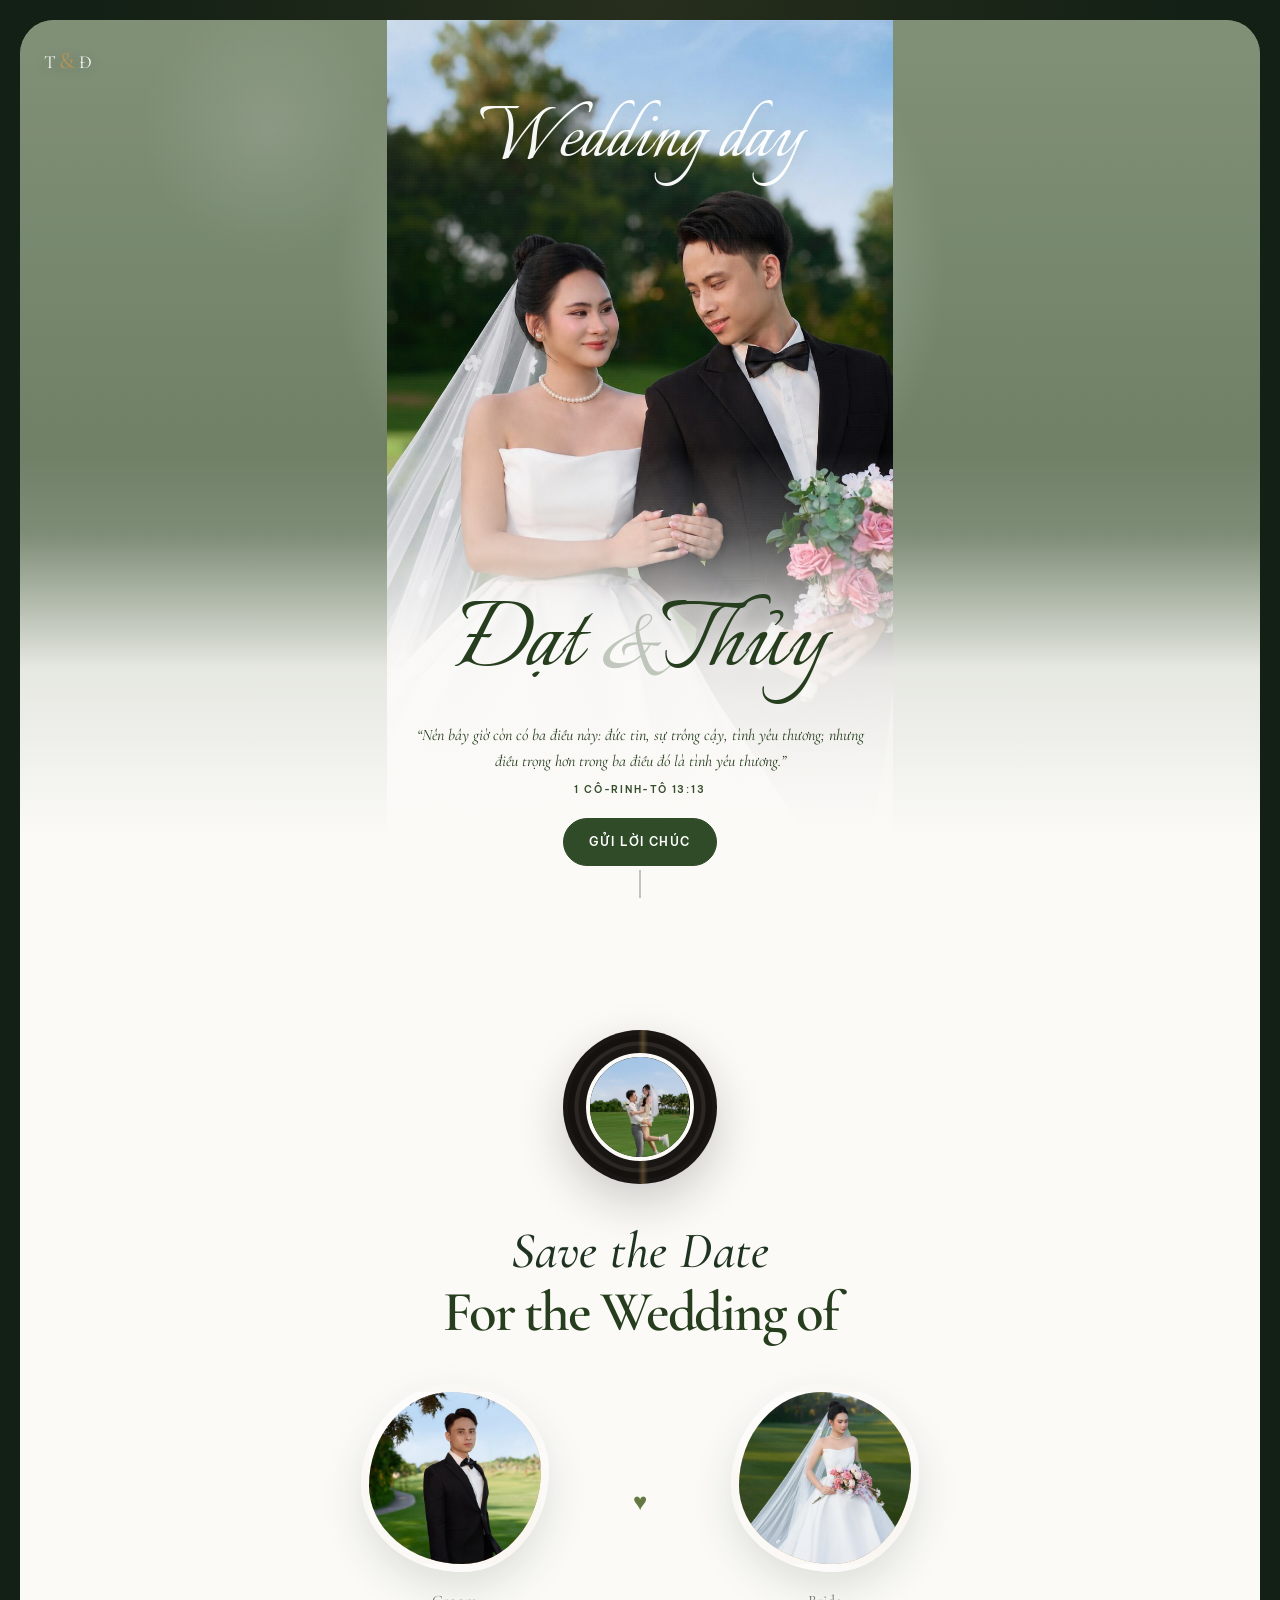
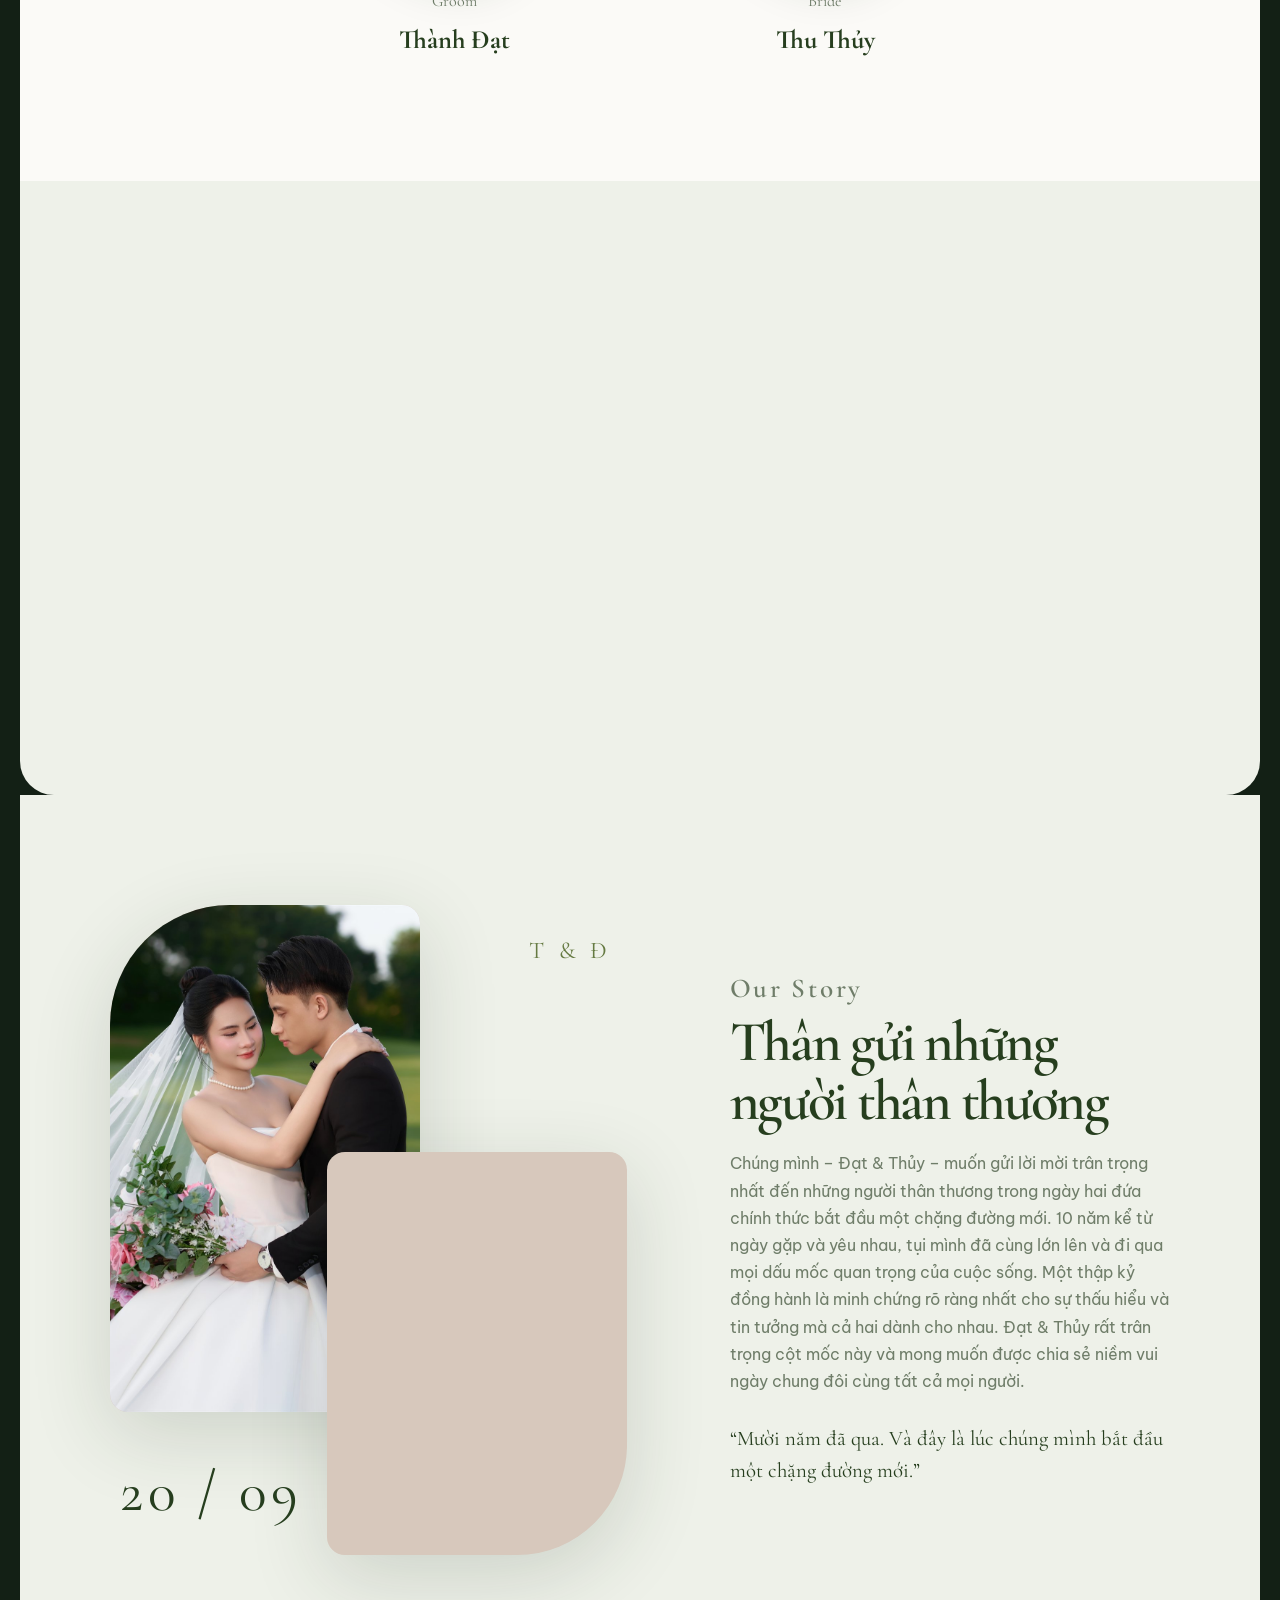
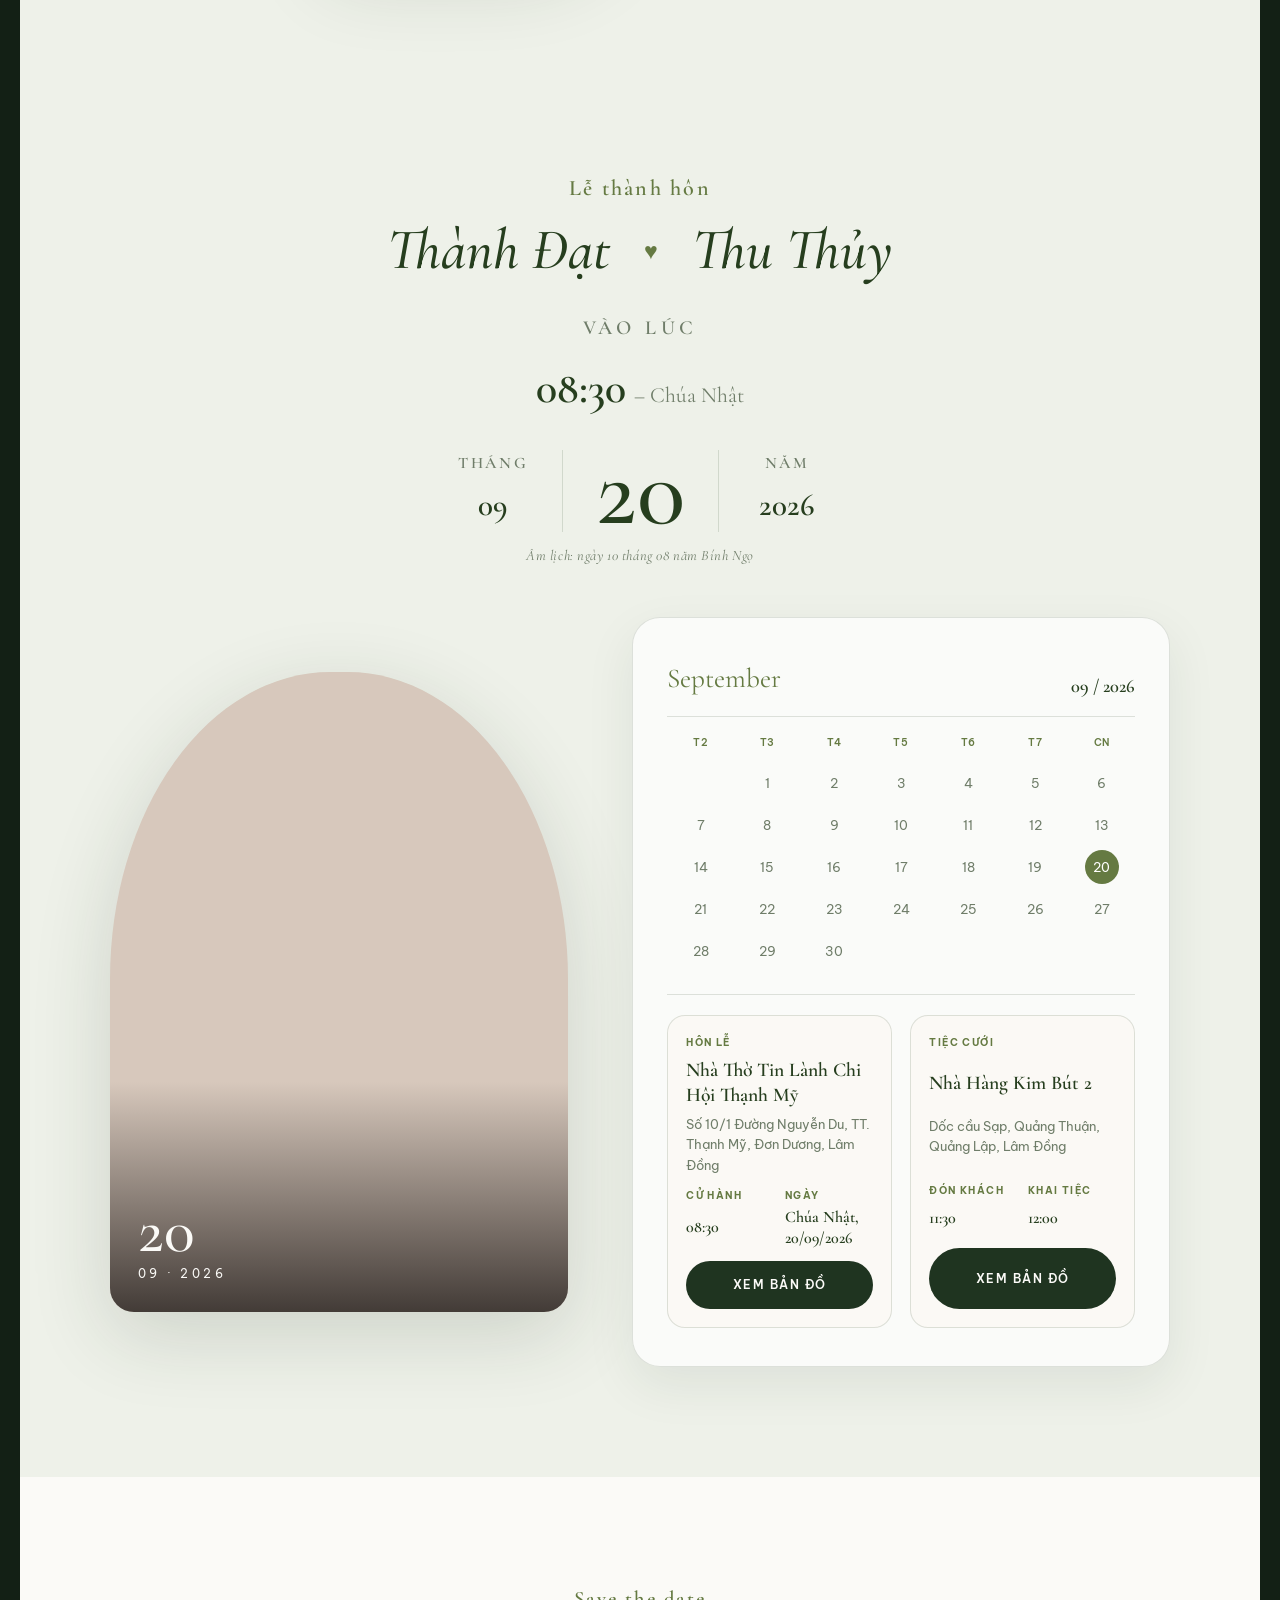
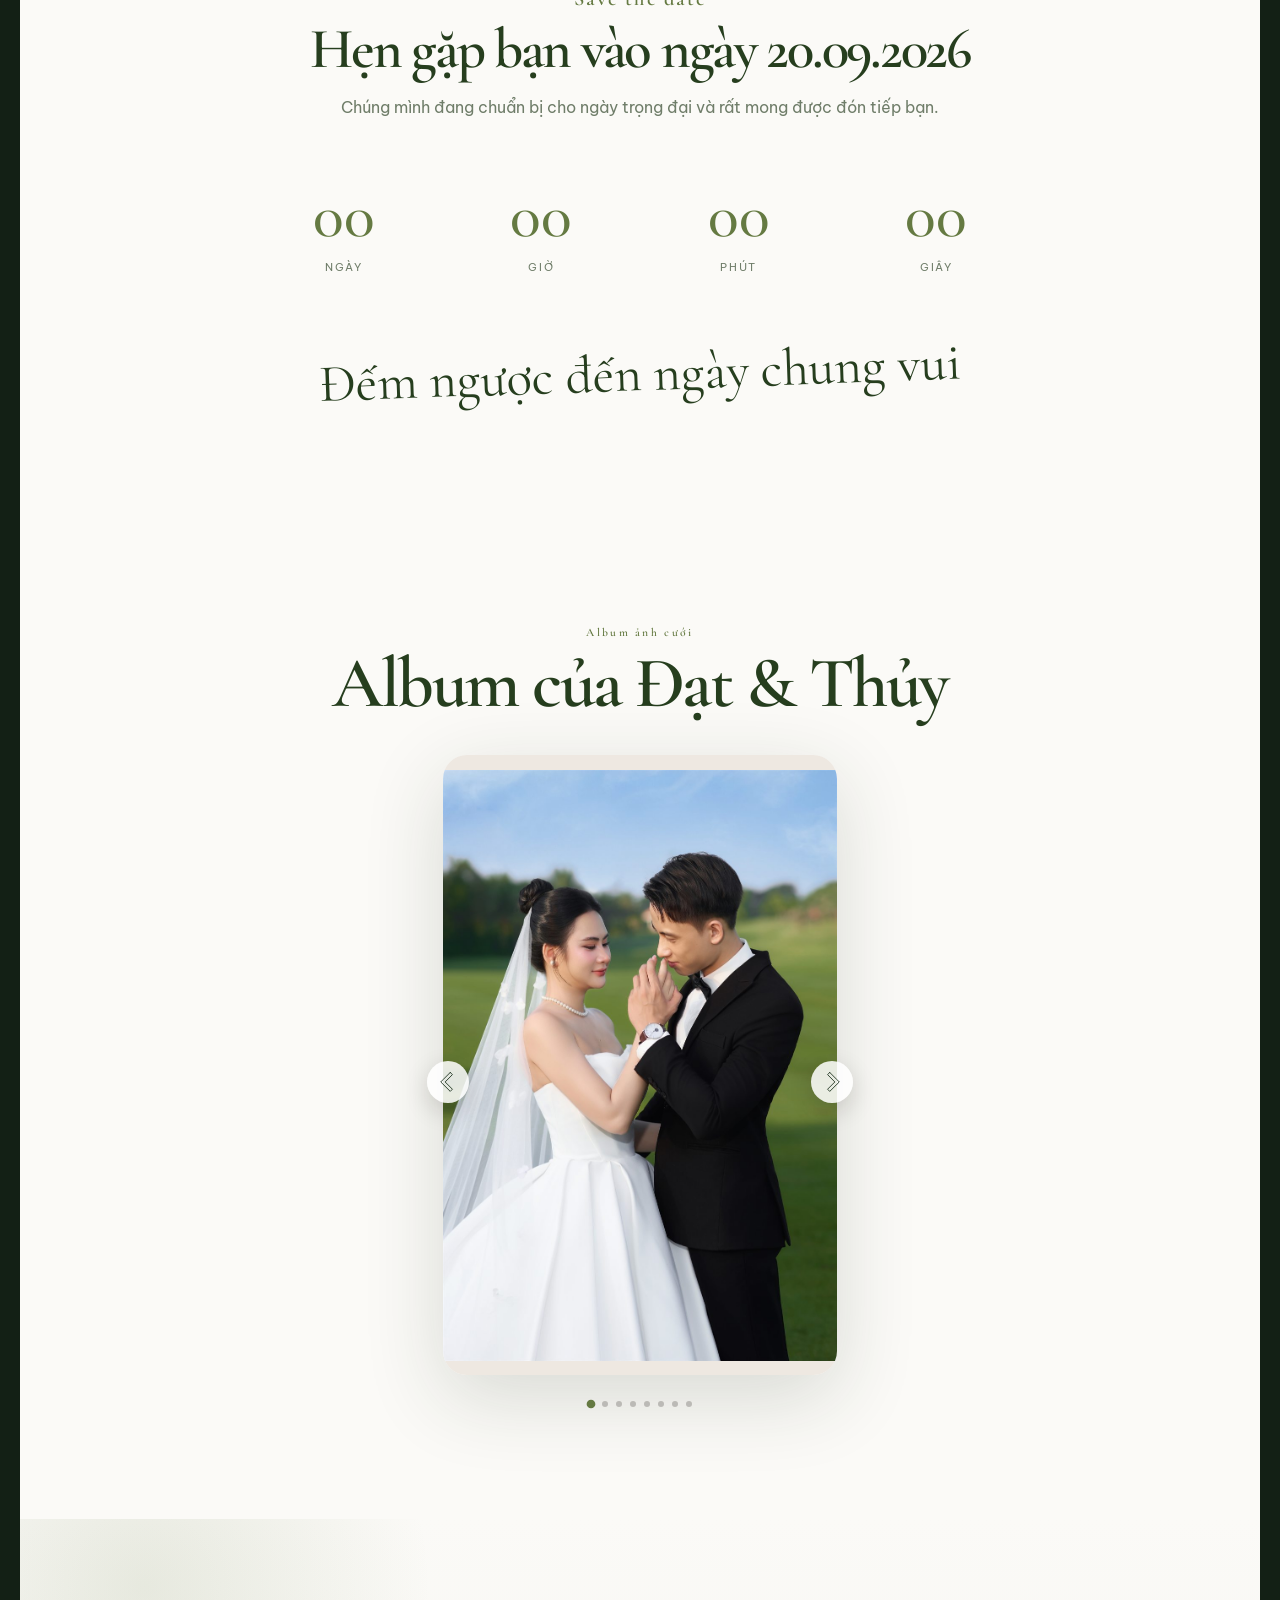
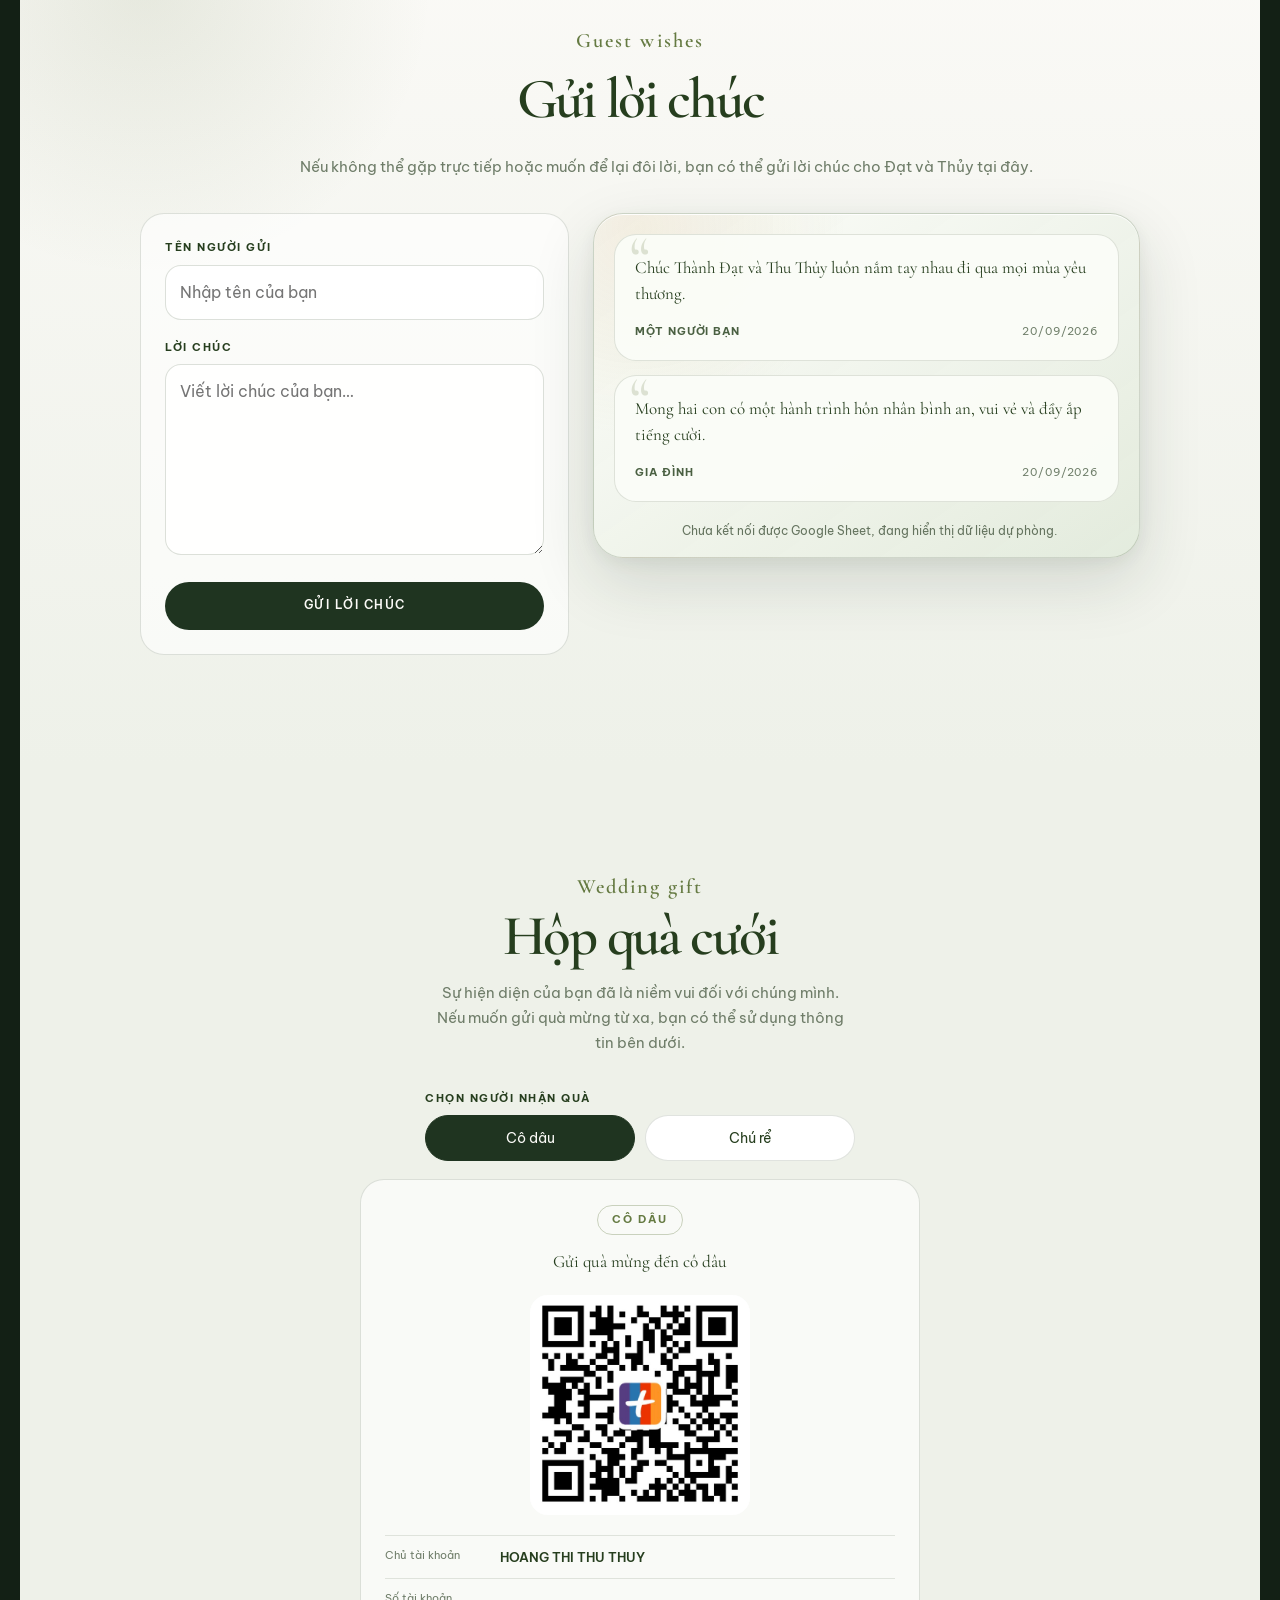
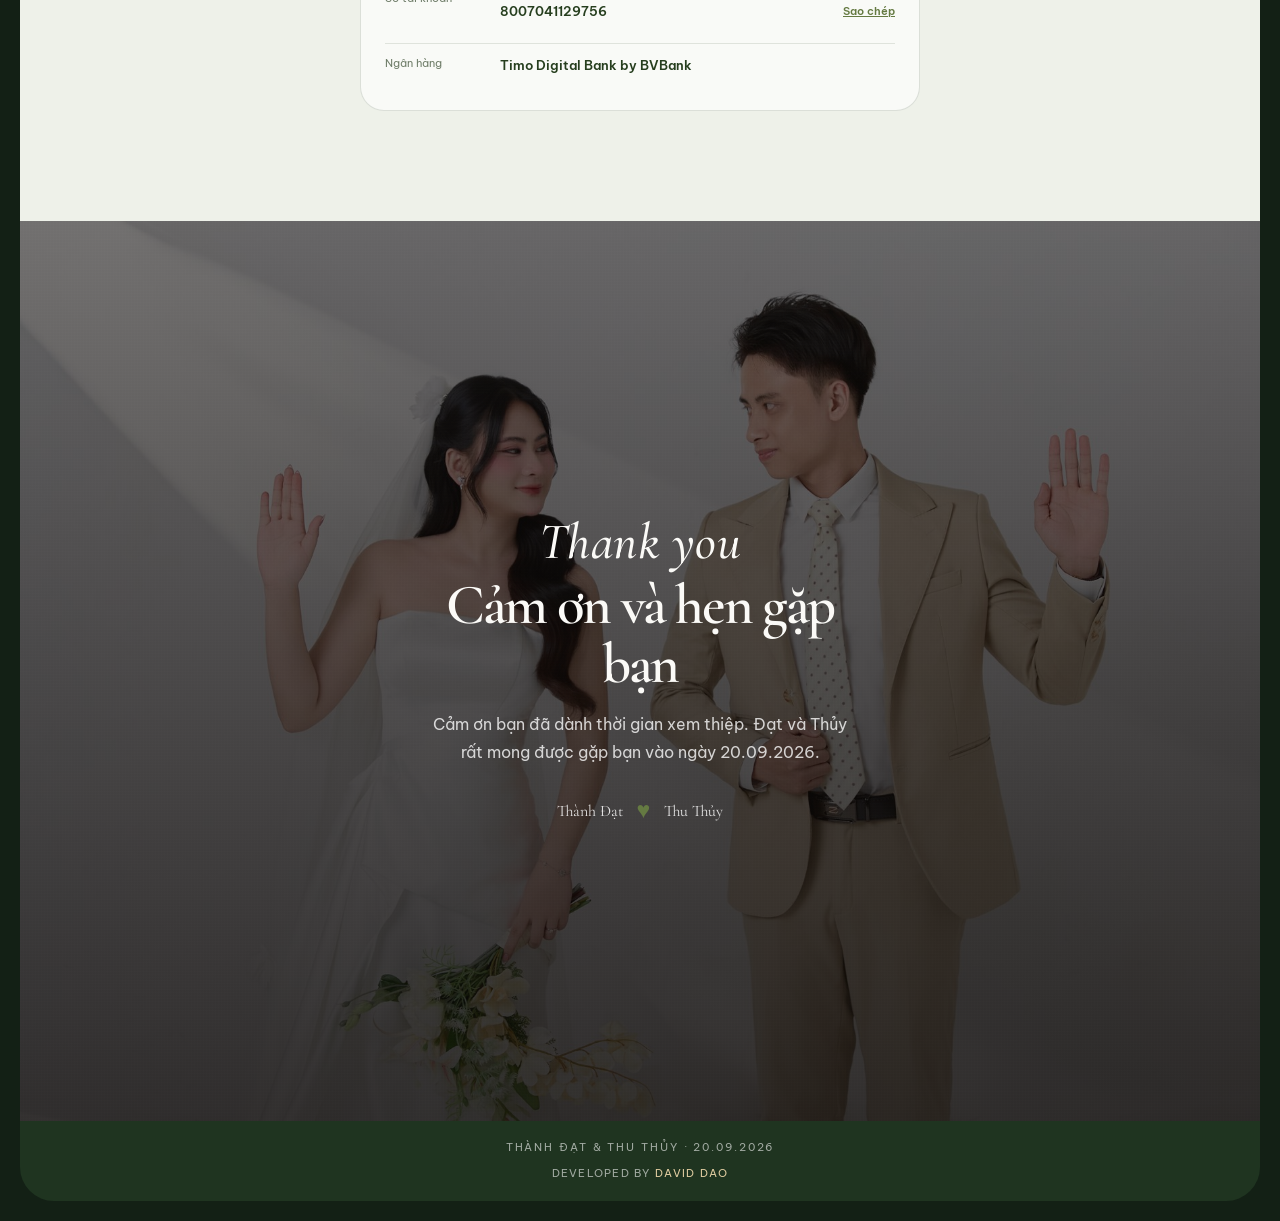
==== index.html @ b83ac9c9 "Add lunar wedding date" ====
<!DOCTYPE html>
<html lang="vi">
<head>
  <meta charset="UTF-8">
  <meta name="viewport" content="width=device-width, initial-scale=1.0">
  <meta name="theme-color" content="#17120f">
  <meta name="description" content="Thiệp mời hôn lễ của Thành Đạt và Thu Thủy">
  <title>Thiệp mời hôn lễ | Thành Đạt &amp; Thu Thủy</title>
  <link rel="icon" href="favicon.svg?v=20260901-1" type="image/svg+xml" sizes="any">

  <link rel="preconnect" href="https://fonts.googleapis.com">
  <link rel="preconnect" href="https://fonts.gstatic.com" crossorigin>
  <link rel="preload" as="image" href="images/web-envelope-personalized.jpg" fetchpriority="high">
  <link rel="preload" as="image" href="images/web-hero-garden.jpg" fetchpriority="high">
  <link href="https://fonts.googleapis.com/css2?family=Be+Vietnam+Pro:wght@300;400;500;600&family=Cormorant+Garamond:ital,wght@0,500;0,600;0,700;1,400;1,500;1,600&family=Italianno&display=swap" rel="stylesheet">
  <link rel="stylesheet" href="https://cdn.jsdelivr.net/npm/@splidejs/splide@4.1.4/dist/css/splide.min.css">
  <link rel="stylesheet" href="style.css?v=20260901-11">
</head>
<body class="envelope-opened">
  <script>
    const invitationParams = new URLSearchParams(window.location.search);
    if (
      (invitationParams.get("name") || "").trim()
      || (invitationParams.get("i") || "").trim()
    ) {
      document.body.className = "intro-locked";
    }
  </script>
  <div class="envelope-intro" id="envelopeIntro" aria-label="Thiệp mời đóng">
    <button class="envelope" id="openEnvelope" type="button" aria-label="Click để mở thiệp mời">
      <img
        class="envelope__art"
        src="images/web-envelope-personalized.jpg"
        alt="Phong bì cưới hoa trắng của Thành Đạt và Thu Thủy"
        decoding="async"
        fetchpriority="high"
      >
      <span class="envelope__salutation">TRÂN TRỌNG KÍNH MỜI</span>
      <span class="envelope__recipient" id="envelopeRecipient"></span>
      <span class="envelope__hint">Chạm để mở thiệp</span>
    </button>
  </div>

  <div class="site-shell" id="siteShell">
  <header class="hero story-panel" id="home">
    <nav class="nav" aria-label="Điều hướng chính">
      <a class="nav__brand" href="#home">T<span>&amp;</span>Đ</a>
    </nav>

    <img
      class="hero__photo"
      src="images/web-hero-garden.jpg"
      alt="Thành Đạt và Thu Thủy trong khu vườn ngày cưới"
      decoding="async"
      fetchpriority="high"
    >
    <div class="hero__grain" aria-hidden="true"></div>

    <div class="hero__content reveal">
      <p class="hero__handwriting">Wedding day</p>
      <h1>
        <span>Đạt</span>
        <em>&amp;</em>
        <span>Thủy</span>
      </h1>
      <blockquote class="hero__verse">
        “Nên bây giờ còn có ba điều này: đức tin, sự trông cậy, tình yêu thương;
        nhưng điều trọng hơn trong ba điều đó là tình yêu thương.”
        <cite>1 Cô-rinh-tô 13:13</cite>
      </blockquote>
      <div class="hero__actions">
        <a class="button button--light" href="#wishMessage">Gửi lời chúc</a>
      </div>
    </div>

    <a class="scroll-hint" href="#invitation" aria-label="Cuộn xuống xem thiệp"></a>
  </header>

  <main>
    <section class="invitation paper-section" id="invitation">
      <div class="paper-wrap reveal-sequence" data-reveal-sequence>
        <button
          class="record-card reveal-sequence__item reveal-sequence__media"
          id="musicTrigger"
          type="button"
          aria-pressed="false"
          aria-label="Phát bài (Everything I Do) I Do It for You"
        >
          <div class="record-card__disc">
            <img src="images/web-story-small-mobile.jpg?v=20260812-1" data-wedding-fallback="0" alt="" loading="lazy" decoding="async">
          </div>
        </button>

        <iframe
          class="background-music-player"
          id="musicPlayer"
          title="Trình phát nhạc nền Everything I Do của Bryan Adams"
          src=""
          data-src="https://www.youtube.com/embed/QtrVuwVuy3o?autoplay=1&amp;playsinline=1&amp;rel=0&amp;controls=0&amp;start=1"
          allow="autoplay; encrypted-media"
          tabindex="-1"
          aria-hidden="true"
        ></iframe>

        <div class="paper-wrap__content reveal-sequence__item reveal-sequence__copy">
          <p class="script-title">Save the Date</p>
          <h2>For the Wedding of</h2>
        </div>

        <div class="childhood__people reveal-sequence__item reveal-sequence__media" id="childhood">
          <figure class="childhood-person">
            <div class="childhood-person__portrait">
              <img src="images/web-groom-solo.jpg?v=20260813-2" alt="Chú rể Thành Đạt" loading="lazy" decoding="async">
              <span aria-hidden="true">TĐ</span>
            </div>
            <figcaption>
              <small>Groom</small>
              <strong>Thành Đạt</strong>
            </figcaption>
          </figure>

          <span class="childhood__heart" aria-hidden="true">♥</span>

          <figure class="childhood-person">
            <div class="childhood-person__portrait">
              <img src="images/web-bride-solo.jpg?v=20260813-2" alt="Cô dâu Thu Thủy" loading="lazy" decoding="async">
              <span aria-hidden="true">TT</span>
            </div>
            <figcaption>
              <small>Bride</small>
              <strong>Thu Thủy</strong>
            </figcaption>
          </figure>
        </div>
      </div>
    </section>

    <section
      class="fixed-photo-section"
      role="img"
      aria-label="Khoảnh khắc hạnh phúc của Thành Đạt và Thu Thủy"
    ></section>

    <section class="love-story story-section" id="love-story">
      <div class="love-story__inner reveal-sequence" data-reveal-sequence>
        <div class="love-collage reveal-sequence__item reveal-sequence__media">
          <figure class="love-collage__photo love-collage__photo--tall">
            <img
              src="images/web-story-tall.jpg"
              data-wedding-fallback="1"
              alt="Ảnh cưới của Thành Đạt và Thu Thủy"
              loading="lazy"
              decoding="async"
            >
          </figure>
          <figure class="love-collage__photo love-collage__photo--small">
            <picture>
              <source media="(max-width: 520px)" srcset="images/web-story-small-mobile.jpg">
              <img
                src="images/web-story-small.jpg"
                data-wedding-fallback="2"
                alt="Khoảnh khắc vui của cô dâu và chú rể"
                loading="lazy"
                decoding="async"
              >
            </picture>
          </figure>
          <span class="love-collage__mark" aria-hidden="true">T &amp; Đ</span>
          <time class="love-collage__date" datetime="2026-09-20">20 / 09</time>
        </div>

        <div class="love-story__copy reveal-sequence__item reveal-sequence__copy">
          <p class="eyebrow">Our Story</p>
          <h2>Thân gửi những người thân thương</h2>
          <p id="loveStoryBody">
            Chúng mình – Đạt &amp; Thủy – muốn gửi lời mời trân trọng nhất đến những người thân thương
            trong ngày hai đứa chính thức bắt đầu một chặng đường mới. 10 năm kể từ ngày gặp và yêu nhau,
            tụi mình đã cùng lớn lên và đi qua mọi dấu mốc quan trọng của cuộc sống. Một thập kỷ đồng hành
            là minh chứng rõ ràng nhất cho sự thấu hiểu và tin tưởng mà cả hai dành cho nhau. Đạt &amp; Thủy
            rất trân trọng cột mốc này và mong muốn được chia sẻ niềm vui ngày chung đôi cùng tất cả mọi người.
          </p>
          <blockquote id="loveStoryQuote">
            “Mười năm đã qua. Và đây là lúc chúng mình bắt đầu một chặng đường mới.”
          </blockquote>
        </div>
      </div>
    </section>

    <section class="event story-section" id="event">
      <div class="wedding-info reveal-sequence" data-reveal-sequence>
        <div class="event-invite-heading reveal-sequence__item reveal-sequence__copy">
          <p class="eyebrow">Lễ thành hôn</p>
          <div class="event-invite-heading__couple" aria-label="Thành Đạt và Thu Thủy">
            <span>Thành Đạt</span>
            <strong aria-hidden="true">♥</strong>
            <span>Thu Thủy</span>
          </div>
          <p class="event-invite-heading__label">Vào lúc</p>
          <p class="event-invite-heading__time">
            <strong>08:30</strong>
            <span>– Chúa Nhật</span>
          </p>
          <div class="event-invite-heading__date" aria-label="Ngày 20 tháng 9 năm 2026">
            <span><small>Tháng</small><strong>09</strong></span>
            <time datetime="2026-09-20">20</time>
            <span><small>Năm</small><strong>2026</strong></span>
          </div>
          <p class="event-invite-heading__lunar">Âm lịch: ngày 10 tháng 08 năm Bính Ngọ</p>
        </div>

        <div class="wedding-info__layout">
          <figure class="wedding-info__photo reveal-sequence__item reveal-sequence__media">
            <picture>
              <source media="(max-width: 520px)" srcset="images/web-information-mobile.jpg">
              <img
                src="images/web-information.jpg?v=20260812-1"
                data-wedding-fallback="3"
                alt="Thành Đạt và Thu Thủy trong ngày cưới"
                loading="lazy"
                decoding="async"
              >
            </picture>
            <figcaption>
              <strong>20</strong>
              <span>09 · 2026</span>
            </figcaption>
          </figure>

          <div class="calendar-card reveal-sequence__item reveal-sequence__copy">
            <div class="calendar-card__month">
              <span>September</span>
              <strong>09 / 2026</strong>
            </div>
            <table>
              <caption class="sr-only">Lịch tháng 9 năm 2026, ngày cưới là ngày 20</caption>
              <thead>
                <tr>
                  <th scope="col">T2</th>
                  <th scope="col">T3</th>
                  <th scope="col">T4</th>
                  <th scope="col">T5</th>
                  <th scope="col">T6</th>
                  <th scope="col">T7</th>
                  <th scope="col">CN</th>
                </tr>
              </thead>
              <tbody>
                <tr><td></td><td>1</td><td>2</td><td>3</td><td>4</td><td>5</td><td>6</td></tr>
                <tr><td>7</td><td>8</td><td>9</td><td>10</td><td>11</td><td>12</td><td>13</td></tr>
                <tr><td>14</td><td>15</td><td>16</td><td>17</td><td>18</td><td>19</td><td class="is-wedding-day"><time datetime="2026-09-20">20</time></td></tr>
                <tr><td>21</td><td>22</td><td>23</td><td>24</td><td>25</td><td>26</td><td>27</td></tr>
                <tr><td>28</td><td>29</td><td>30</td><td></td><td></td><td></td><td></td></tr>
              </tbody>
            </table>

            <div class="wedding-info__facts">
              <article class="wedding-info__event">
                <small>Hôn lễ</small>
                <h3>Nhà Thờ Tin Lành Chi Hội Thạnh Mỹ</h3>
                <p class="wedding-info__address">Số 10/1 Đường Nguyễn Du, TT. Thạnh Mỹ, Đơn Dương, Lâm Đồng</p>
                <div class="wedding-info__times">
                  <span><small>Cử hành</small><strong>08:30</strong></span>
                  <span><small>Ngày</small><strong>Chúa Nhật, 20/09/2026</strong></span>
                </div>
                <a
                  class="button button--dark wedding-info__map-button"
                  href="https://maps.app.goo.gl/cP56czrcotE5w3Qj9"
                  target="_blank"
                  rel="noopener noreferrer"
                  aria-label="Xem bản đồ Nhà Thờ Tin Lành Chi Hội Thạnh Mỹ"
                >Xem bản đồ</a>
              </article>
              <article class="wedding-info__event">
                <small>Tiệc cưới</small>
                <h3>Nhà Hàng Kim Bút 2</h3>
                <p class="wedding-info__address">Dốc cầu Sạp, Quảng Thuận, Quảng Lập, Lâm Đồng</p>
                <div class="wedding-info__times">
                  <span><small>Đón khách</small><strong>11:30</strong></span>
                  <span><small>Khai tiệc</small><strong>12:00</strong></span>
                </div>
                <a
                  class="button button--dark wedding-info__map-button"
                  href="https://maps.app.goo.gl/DtJvvMwHKtHSyCBo9"
                  target="_blank"
                  rel="noopener noreferrer"
                  aria-label="Xem bản đồ Nhà Hàng Kim Bút 2"
                >Xem bản đồ</a>
              </article>
            </div>
          </div>
        </div>
      </div>
    </section>

    <section class="countdown paper-section" id="countdown">
      <div class="countdown__inner reveal">
        <p class="eyebrow">Save the date</p>
        <h2>Hẹn gặp bạn vào ngày 20.09.2026</h2>
        <p class="countdown__lead" id="countdownLead">
          Chúng mình đang chuẩn bị cho ngày trọng đại và rất mong được đón tiếp bạn.
        </p>

        <div class="countdown__grid" role="timer" aria-label="Thời gian còn lại đến ngày cưới">
          <div>
            <strong id="countdownDays">00</strong>
            <span>Ngày</span>
          </div>
          <div>
            <strong id="countdownHours">00</strong>
            <span>Giờ</span>
          </div>
          <div>
            <strong id="countdownMinutes">00</strong>
            <span>Phút</span>
          </div>
          <div>
            <strong id="countdownSeconds">00</strong>
            <span>Giây</span>
          </div>
        </div>

        <p class="countdown__script">Đếm ngược đến ngày chung vui</p>
      </div>
    </section>

    <section class="gallery paper-section reveal-sequence" id="gallery" data-reveal-sequence>
      <div class="section-heading reveal-sequence__item reveal-sequence__copy">
        <p class="eyebrow">Album ảnh cưới</p>
        <h2>Album của Đạt &amp; Thủy</h2>
      </div>

      <div class="slider splide reveal-sequence__item reveal-sequence__media" id="weddingSlider" aria-label="Album ảnh cưới">
        <div class="splide__track slider__viewport">
          <ul class="splide__list">
            <li class="splide__slide">
              <button class="slide" type="button" aria-label="Xem ảnh cưới 1">
                <img src="images/web-gallery-2.jpg" alt="Khoảnh khắc gần gũi của cô dâu và chú rể" loading="lazy" decoding="async">
              </button>
            </li>
            <li class="splide__slide">
              <button class="slide" type="button" aria-label="Xem ảnh cưới 2">
                <img src="images/web-gallery-1.jpg" alt="Thành Đạt và Thu Thủy dưới tán cây trên sân golf" loading="lazy" decoding="async">
              </button>
            </li>
            <li class="splide__slide">
              <button class="slide" type="button" aria-label="Xem ảnh cưới 3">
                <img src="images/web-gallery-3.jpg" alt="Khoảnh khắc vui tươi của Thành Đạt và Thu Thủy" loading="lazy" decoding="async">
              </button>
            </li>
            <li class="splide__slide">
              <button class="slide" type="button" aria-label="Xem ảnh cưới 4">
                <img src="images/web-gallery-4.jpg" alt="Thành Đạt và Thu Thủy khiêu vũ trên thảm cỏ" loading="lazy" decoding="async">
              </button>
            </li>
            <li class="splide__slide">
              <button class="slide" type="button" aria-label="Xem ảnh cưới 5">
                <img src="images/web-gallery-5.jpg" alt="Khoảnh khắc đời thường của Thành Đạt và Thu Thủy" loading="lazy" decoding="async">
              </button>
            </li>
            <li class="splide__slide">
              <button class="slide" type="button" aria-label="Xem ảnh cưới 6">
                <img src="images/web-gallery-6.jpg" alt="Thành Đạt và Thu Thủy trong studio trắng" loading="lazy" decoding="async">
              </button>
            </li>
            <li class="splide__slide">
              <button class="slide" type="button" aria-label="Xem ảnh cưới 7">
                <img src="images/web-gallery-7.jpg" alt="Ảnh chân dung cưới phong cách tối giản" loading="lazy" decoding="async">
              </button>
            </li>
            <li class="splide__slide">
              <button class="slide" type="button" aria-label="Xem ảnh cưới 8">
                <img src="images/web-gallery-8.jpg" alt="Thành Đạt và Thu Thủy trong lễ phục cưới trên sân golf" loading="lazy" decoding="async">
              </button>
            </li>
          </ul>
        </div>
      </div>
    </section>

    <section class="wishes paper-section" id="wishes">
      <div class="section-heading reveal">
        <p class="eyebrow">Guest wishes</p>
        <h2 id="wishesHeading">Gửi lời chúc</h2>
        <p>Nếu không thể gặp trực tiếp hoặc muốn để lại đôi lời, bạn có thể gửi lời chúc cho Đạt và Thủy tại đây.</p>
      </div>

      <div class="wishes__layout reveal">
        <form class="gift-form wishes-form" id="giftForm" aria-labelledby="wishesHeading">
          <div class="form-field">
            <label for="senderName">Tên người gửi</label>
            <input id="senderName" name="senderName" type="text" autocomplete="name" placeholder="Nhập tên của bạn">
          </div>

          <div class="form-field">
            <label for="wishMessage">Lời chúc</label>
            <textarea
              id="wishMessage"
              name="wishMessage"
              rows="6"
              maxlength="500"
              required
              placeholder="Viết lời chúc của bạn…"
            ></textarea>
          </div>

          <button class="button button--dark button--full" type="submit">
            Gửi lời chúc
          </button>
        </form>

        <div class="wishes-board">
          <div class="wishes-list" id="wishesList" aria-live="polite"></div>
          <p class="wishes-status" id="wishesStatus"></p>
        </div>
      </div>
    </section>

    <section class="gift story-section reveal-sequence" id="gift" data-reveal-sequence>
      <div class="section-heading reveal-sequence__item reveal-sequence__copy">
        <p class="eyebrow">Wedding gift</p>
        <h2>Hộp quà cưới</h2>
        <p id="giftIntro">Sự hiện diện của bạn đã là niềm vui đối với chúng mình. Nếu muốn gửi quà mừng từ xa, bạn có thể sử dụng thông tin bên dưới.</p>
      </div>

      <div class="gift__layout">
        <div class="gift-recipient reveal-sequence__item reveal-sequence__copy">
          <fieldset class="recipient-picker">
            <legend>Chọn người nhận quà</legend>
            <div class="recipient-picker__options">
              <label>
                <input type="radio" name="recipient" value="bride" checked>
                <span>Cô dâu</span>
              </label>
              <label>
                <input type="radio" name="recipient" value="groom">
                <span>Chú rể</span>
              </label>
            </div>
          </fieldset>
        </div>

        <aside class="bank-card reveal-sequence__item reveal-sequence__media" id="bankCard" aria-live="polite">
          <span class="bank-card__badge" id="recipientBadge">Cô dâu</span>
          <p id="giftRecipientMessage">Gửi quà mừng đến cô dâu</p>
          <div class="bank-card__qr">
            <img id="bankQr" src="images/qr-bride.jpg?v=20260901-1" data-recipient="bride" alt="Mã QR ngân hàng của cô dâu Hoàng Thị Thu Thủy" loading="lazy" decoding="async">
          </div>
          <dl class="bank-card__details">
            <div>
              <dt>Chủ tài khoản</dt>
              <dd id="accountName">HOANG THI THU THUY</dd>
            </div>
            <div>
              <dt>Số tài khoản</dt>
              <dd>
                <span id="accountNumber">8007041129756</span>
                <button class="copy-button" id="copyAccount" type="button" aria-label="Sao chép số tài khoản">Sao chép</button>
              </dd>
            </div>
            <div>
              <dt>Ngân hàng</dt>
              <dd id="bankName">Timo Digital Bank by BVBank</dd>
            </div>
          </dl>
        </aside>
      </div>
    </section>

    <section class="closing story-panel">
      <div class="closing__content reveal">
        <p class="script-title">Thank you</p>
        <h2>Cảm ơn và hẹn gặp bạn</h2>
        <p>
          Cảm ơn bạn đã dành thời gian xem thiệp. Đạt và Thủy rất mong được gặp bạn vào ngày 20.09.2026.
        </p>
        <div class="couple-mark couple-mark--light">
          <span>Thành Đạt</span>
          <strong>♥</strong>
          <span>Thu Thủy</span>
        </div>
      </div>
    </section>
  </main>

  <footer class="footer">
    <p>Thành Đạt &amp; Thu Thủy · 20.09.2026</p>
    <p class="footer__credit">
      developed by <a href="mailto:david.daoth@gmail.com">David Dao</a>
    </p>
  </footer>

  <div class="modal lightbox" id="lightbox" aria-hidden="true" role="dialog" aria-modal="true" aria-label="Xem ảnh cưới">
    <button class="modal__backdrop" type="button" data-close-modal aria-label="Đóng ảnh"></button>
    <div class="lightbox__content">
      <button class="modal__close" type="button" data-close-modal aria-label="Đóng">
        <svg viewBox="0 0 24 24"><path d="m6 6 12 12M18 6 6 18"/></svg>
      </button>
      <img id="lightboxImage" src="" alt="">
    </div>
  </div>

  <div class="modal thank-modal" id="thankModal" aria-hidden="true" role="dialog" aria-modal="true" aria-labelledby="thankTitle">
    <button class="modal__backdrop" type="button" data-close-modal aria-label="Đóng lời cảm ơn"></button>
    <div class="thank-modal__content">
      <button class="modal__close modal__close--dark" type="button" data-close-modal aria-label="Đóng">
        <svg viewBox="0 0 24 24"><path d="m6 6 12 12M18 6 6 18"/></svg>
      </button>
      <div class="thank-modal__heart" aria-hidden="true">♥</div>
      <p class="eyebrow">Thank you</p>
      <h2 id="thankTitle">Cảm ơn bạn!</h2>
      <p id="thankMessage"></p>
      <button class="button button--dark" type="button" data-close-modal>Đóng</button>
    </div>
  </div>

  <script src="https://cdn.jsdelivr.net/npm/@splidejs/splide@4.1.4/dist/js/splide.min.js"></script>
  <script src="https://cdn.jsdelivr.net/npm/lenis@1.3.13/dist/lenis.min.js"></script>
  <script src="config.js"></script>
  <script src="script.js?v=20260901-3"></script>
  </div>
</body>
</html>
---- style.css ----
/* ===== Design tokens ===== */
:root {
  --paper: #fbfaf7;
  --paper-soft: #eef1e9;
  --ink: #263e1e;
  --muted: #6f7d69;
  --dark: #1f3420;
  --dark-soft: #344833;
  --red: #657a42;
  --gold: #b99353;
  --line: rgba(38, 62, 30, 0.14);
  --shadow: 0 22px 80px rgba(31, 52, 32, 0.16);
  --display: "Cormorant Garamond", "Playfair Display", Georgia, serif;
  --serif: var(--display);
  --sans: "Be Vietnam Pro", "Inter", Arial, sans-serif;
  --script: "Cormorant Garamond", Georgia, serif;
  --romantic: "Cormorant Garamond", Georgia, serif;
}

* {
  box-sizing: border-box;
  margin: 0;
  padding: 0;
}

html {
  scroll-behavior: smooth;
  text-size-adjust: 100%;
}

body {
  background:
    radial-gradient(circle at 50% 0%, rgba(185, 147, 83, 0.12), transparent 34rem),
    #132015;
  color: var(--ink);
  font-family: var(--sans);
  font-size: 16px;
  line-height: 1.7;
  overflow-x: hidden;
}

main,
.site-shell {
  min-width: 0;
  width: 100%;
}

body.modal-open {
  overflow: hidden;
}

img {
  display: block;
  max-width: 100%;
}

.sr-only {
  height: 1px;
  margin: -1px;
  overflow: hidden;
  padding: 0;
  position: absolute;
  width: 1px;
  clip: rect(0, 0, 0, 0);
  white-space: nowrap;
}

a {
  color: inherit;
  text-decoration: none;
}

button,
input,
textarea {
  font: inherit;
}

button,
a,
input,
textarea {
  touch-action: manipulation;
}

button {
  color: inherit;
}

/* ===== Envelope opening intro ===== */
.intro-locked {
  height: 100vh;
  overflow: hidden;
}

.site-shell {
  margin-inline: auto;
  max-width: 520px;
  opacity: 1;
  transform-origin: center center;
}

body:not(.envelope-opened) .site-shell {
  height: 100svh;
  left: 50%;
  opacity: 1;
  overflow: hidden;
  pointer-events: none;
  position: fixed;
  top: 50%;
  transform: translate(-50%, -50%) scale(1);
  width: min(100vw, 520px);
  z-index: 150;
}

body.envelope-opening .site-shell {
  animation: none;
  pointer-events: none;
}

body.envelope-opened .site-shell {
  height: auto;
  opacity: 1;
  overflow: visible;
  pointer-events: auto;
  position: static;
  transform: none;
  will-change: auto;
  width: auto;
}

.envelope-intro {
  align-items: center;
  background:
    radial-gradient(circle at 50% 46%, rgba(238, 184, 115, 0.24), transparent 20rem),
    radial-gradient(ellipse at 50% 50%, rgba(142, 32, 55, 0.38), transparent 36rem),
    radial-gradient(circle at 10% 16%, rgba(126, 20, 45, 0.42), transparent 24rem),
    radial-gradient(circle at 90% 84%, rgba(103, 23, 39, 0.3), transparent 27rem),
    repeating-linear-gradient(112deg, rgba(255, 255, 255, 0.012) 0 1px, transparent 1px 6px),
    linear-gradient(135deg, #3a0d1b, #14060b 60%, #310a17);
  display: flex;
  inset: 0;
  justify-content: center;
  padding: 26px;
  perspective: 1400px;
  position: fixed;
  z-index: 200;
}

.envelope-intro.is-opening {
  animation: introFade 0.5s 1.98s ease forwards;
  pointer-events: none;
}

body.envelope-opened .envelope-intro {
  display: none;
}

.envelope {
  aspect-ratio: 1.38;
  background: transparent;
  border: 0;
  border-radius: 16px;
  box-shadow:
    0 0 0 1px rgba(238, 196, 123, 0.4),
    0 0 0 3px rgba(62, 4, 19, 0.28),
    0 30px 72px rgba(0, 0, 0, 0.4);
  cursor: pointer;
  max-width: 640px;
  overflow: hidden;
  position: relative;
  transform-style: preserve-3d;
  transition: transform 0.45s ease, filter 0.45s ease;
  width: min(88vw, 500px);
}

.envelope::before {
  background:
    linear-gradient(112deg, transparent 10%, rgba(255, 222, 215, 0.17) 28%, transparent 46%, rgba(35, 0, 11, 0.18) 68%, transparent 86%),
    repeating-linear-gradient(96deg, rgba(255, 255, 255, 0.012) 0 1px, rgba(0, 0, 0, 0.018) 1px 5px),
    linear-gradient(165deg, #9b2942, #4a091b 62%, #76172e);
  box-shadow:
    inset 0 0 0 1px rgba(239, 195, 119, 0.3),
    0 -16px 42px rgba(0, 0, 0, 0.28);
  border-radius: 16px 16px 0 0;
  clip-path: polygon(0 100%, 50% 0, 100% 100%);
  content: "";
  height: 56%;
  left: 0;
  opacity: 0;
  position: absolute;
  right: 0;
  top: -55.8%;
  transform: rotateX(-82deg) scaleY(0.62);
  transform-origin: bottom center;
  z-index: 2;
}

.envelope-intro.is-opening .envelope {
  overflow: visible;
}

.envelope-intro.is-opening .envelope::before {
  animation: lidOpen 0.82s 0.12s cubic-bezier(0.18, 0.84, 0.2, 1) forwards;
}

.envelope:hover {
  filter: brightness(1.04);
  transform: translateY(-4px);
}

.envelope:focus-visible {
  outline: 2px solid rgba(236, 197, 127, 0.9);
  outline-offset: 12px;
}

.envelope__body {
  background:
    linear-gradient(112deg, rgba(255, 225, 219, 0.04), rgba(255, 192, 200, 0.17) 24%, transparent 42%, rgba(26, 0, 9, 0.22) 63%, rgba(255, 151, 169, 0.1) 82%, transparent),
    radial-gradient(ellipse at 48% -4%, rgba(230, 112, 130, 0.28), transparent 62%),
    repeating-linear-gradient(96deg, rgba(255, 255, 255, 0.012) 0 1px, rgba(0, 0, 0, 0.018) 1px 5px),
    linear-gradient(135deg, #941f3a, #440718 58%, #78152e);
  border: 1px solid rgba(229, 181, 98, 0.68);
  border-radius: 16px;
  box-shadow:
    inset 0 0 0 1px rgba(255, 223, 159, 0.14),
    inset 0 0 0 10px rgba(73, 4, 21, 0.24),
    inset 0 0 0 12px rgba(228, 178, 95, 0.24),
    inset 0 -30px 66px rgba(20, 0, 7, 0.34),
    0 34px 90px rgba(0, 0, 0, 0.58);
  inset: 0;
  overflow: hidden;
  position: absolute;
}

.envelope__body::after {
  background:
    radial-gradient(ellipse at 26% 6%, rgba(255, 247, 239, 0.18), transparent 34%),
    linear-gradient(105deg, transparent 8%, rgba(255, 221, 216, 0.16) 26%, transparent 44%, rgba(0, 0, 0, 0.14) 64%, transparent 82%),
    repeating-linear-gradient(98deg, rgba(255, 229, 220, 0.026) 0 1px, transparent 1px 6px);
  background-size: 100% 100%, 100% 100%, 13px 13px;
  border-radius: inherit;
  content: "";
  inset: 0;
  mix-blend-mode: soft-light;
  opacity: 0.82;
  position: absolute;
}

.envelope__body::before {
  border: 1px solid rgba(237, 193, 116, 0.48);
  border-radius: 10px;
  box-shadow: 0 0 0 1px rgba(61, 4, 19, 0.62);
  content: "";
  inset: 12px;
  opacity: 0.72;
  pointer-events: none;
  position: absolute;
}

.envelope__flap {
  left: 0;
  position: absolute;
  right: 0;
  transform-style: preserve-3d;
}

.envelope__flap--back {
  background:
    linear-gradient(112deg, transparent 8%, rgba(255, 222, 216, 0.2) 28%, transparent 47%, rgba(33, 0, 11, 0.2) 68%, transparent 87%),
    repeating-linear-gradient(96deg, rgba(255, 255, 255, 0.012) 0 1px, rgba(0, 0, 0, 0.018) 1px 5px),
    linear-gradient(160deg, #a12944, #4d091c 72%);
  border-radius: 16px 16px 0 0;
  clip-path: polygon(0 0, 50% 58%, 100% 0);
  filter:
    drop-shadow(0 1px 0 rgba(241, 199, 124, 0.5))
    drop-shadow(0 2px 1px rgba(37, 1, 12, 0.32));
  height: 70%;
  top: 0;
  transform-origin: top center;
  transition: transform 0.72s cubic-bezier(0.18, 0.84, 0.2, 1), opacity 0.52s ease;
  z-index: 4;
}

.envelope__flap--front {
  background:
    linear-gradient(18deg, transparent 49.45%, rgba(228, 180, 96, 0.42) 50%, transparent 50.55%),
    linear-gradient(-18deg, transparent 49.45%, rgba(228, 180, 96, 0.42) 50%, transparent 50.55%),
    linear-gradient(108deg, rgba(255, 222, 215, 0.03), rgba(255, 179, 190, 0.14) 27%, transparent 45%, rgba(24, 0, 9, 0.2) 66%, rgba(255, 151, 169, 0.08) 84%, transparent),
    repeating-linear-gradient(96deg, rgba(255, 255, 255, 0.01) 0 1px, rgba(0, 0, 0, 0.017) 1px 5px),
    linear-gradient(180deg, #881b35, #420719);
  border-radius: 0 0 16px 16px;
  clip-path: polygon(0 0, 50% 62%, 100% 0, 100% 100%, 0 100%);
  filter:
    drop-shadow(0 -1px 0 rgba(241, 199, 124, 0.46))
    drop-shadow(0 -2px 1px rgba(37, 1, 12, 0.28));
  height: 72%;
  top: 24%;
  transform-origin: top center;
  transition: filter 0.65s ease;
  z-index: 6;
}

.envelope-intro.is-opening .envelope__flap--back {
  opacity: 0;
  transform: rotateX(-84deg);
}

.envelope-intro.is-opening .envelope__flap--front {
  filter:
    brightness(1.04)
    drop-shadow(0 -1px 0 rgba(241, 199, 124, 0.46))
    drop-shadow(0 -2px 1px rgba(37, 1, 12, 0.28));
}

.envelope__inner-card {
  align-items: center;
  background:
    linear-gradient(rgba(255, 255, 255, 0.74), rgba(255, 255, 255, 0.74)),
    url("images/web-invitation.jpg") center 32% / cover no-repeat,
    var(--paper);
  border: 1px solid rgba(185, 147, 83, 0.32);
  border-radius: 16px;
  box-shadow: 0 18px 56px rgba(0, 0, 0, 0.34);
  color: var(--dark);
  display: flex;
  flex-direction: column;
  gap: 10px;
  height: 52%;
  justify-content: center;
  left: 50%;
  opacity: 0;
  overflow: hidden;
  padding: 26px;
  position: absolute;
  text-align: center;
  top: 44%;
  transform: translate3d(-50%, 20%, 0) scale(0.78);
  transform-origin: center;
  backface-visibility: hidden;
  width: 66%;
  will-change: transform, opacity;
  z-index: 5;
}

.envelope-card__date {
  color: var(--red);
  font-family: var(--script);
  font-size: clamp(1.25rem, 5vw, 2rem);
  line-height: 1;
}

.envelope-card__names {
  font-family: var(--serif);
  font-size: clamp(1rem, 4.5vw, 1.55rem);
  font-weight: 600;
  line-height: 1.1;
}

.envelope-card__title {
  font-family: var(--script);
  font-size: clamp(1.1rem, 5vw, 1.8rem);
}

.envelope-intro.is-opening .envelope__inner-card {
  animation: cardPullOut 2.18s 0.48s linear forwards;
}

.envelope__lace {
  background:
    linear-gradient(90deg, transparent, rgba(165, 108, 40, 0.36), rgba(247, 209, 139, 0.82), rgba(165, 108, 40, 0.36), transparent);
  filter: none;
  height: 1px;
  left: 8%;
  opacity: 0.9;
  position: absolute;
  right: 8%;
  z-index: 7;
}

.envelope__lace::after {
  background:
    repeating-linear-gradient(90deg, transparent 0 10px, rgba(244, 203, 128, 0.62) 10px 11px, transparent 11px 20px);
  content: "";
  height: 8px;
  left: 0;
  opacity: 0.34;
  position: absolute;
  top: -4px;
  width: 100%;
}

.envelope__lace--top {
  opacity: 0;
  top: 34.5%;
}

.envelope__lace--bottom {
  bottom: 10%;
}

.envelope__monogram {
  color: #e4ba72;
  font-family: var(--romantic);
  font-size: clamp(2.2rem, 10vw, 3.7rem);
  left: 50%;
  line-height: 1;
  position: absolute;
  text-shadow:
    0 1px 0 rgba(255, 241, 207, 0.5),
    0 2px 0 rgba(101, 55, 15, 0.72),
    0 7px 20px rgba(20, 0, 7, 0.44);
  top: 12%;
  transform: translateX(-50%) rotate(-7deg);
  transition: opacity 0.35s ease, transform 0.45s ease;
  z-index: 8;
}

.envelope__monogram span {
  display: inline-block;
  margin-left: -0.28em;
  transform: translateY(0.16em) rotate(10deg);
}

.envelope__seal {
  align-items: center;
  background:
    radial-gradient(circle at 34% 25%, rgba(255, 248, 213, 0.7), transparent 17%),
    radial-gradient(circle at 68% 76%, rgba(72, 34, 4, 0.32), transparent 26%),
    radial-gradient(circle, #e6ba6b 0 45%, #ad7227 58%, #683b10 100%);
  border: 2px solid rgba(255, 224, 157, 0.72);
  border-radius: 50%;
  box-shadow:
    inset 0 0 0 5px rgba(86, 45, 7, 0.16),
    inset 0 -9px 13px rgba(71, 34, 4, 0.28),
    0 12px 32px rgba(0, 0, 0, 0.5),
    0 0 0 7px rgba(230, 177, 84, 0.14);
  color: #6d1026;
  display: flex;
  font-family: var(--serif);
  font-size: clamp(1.5rem, 8vw, 2.4rem);
  height: 72px;
  justify-content: center;
  left: 50%;
  position: absolute;
  top: 48%;
  transform: translate(-50%, -50%);
  transition: opacity 0.45s 0.28s ease, transform 0.65s 0.1s ease;
  width: 72px;
  z-index: 9;
}

.envelope__seal::before {
  border: 1px solid rgba(255, 239, 194, 0.56);
  border-radius: 50%;
  content: "";
  inset: 12px;
  position: absolute;
}

.envelope__seal span {
  position: relative;
}

.envelope__recipient {
  bottom: 18%;
  color: rgba(253, 224, 171, 0.94);
  font-family: var(--serif);
  font-size: clamp(0.72rem, 2.8vw, 0.95rem);
  font-weight: 600;
  left: 50%;
  letter-spacing: 0.06em;
  max-width: 72%;
  overflow: hidden;
  position: absolute;
  text-overflow: ellipsis;
  text-transform: uppercase;
  text-shadow: 0 2px 10px rgba(20, 0, 7, 0.72);
  transform: translateX(-50%);
  transition: opacity 0.25s ease;
  white-space: nowrap;
  z-index: 10;
}

.envelope-intro.is-opening .envelope__seal {
  opacity: 0;
  transform: translate(-50%, -50%) scale(0.62) rotate(20deg);
}

.envelope-intro.is-opening .envelope__monogram {
  opacity: 0;
  transform: translateX(-50%) translateY(-10px) rotate(-7deg);
}

.envelope__hint {
  bottom: 12%;
  color: rgba(232, 191, 120, 0.78);
  font-size: 0.58rem;
  font-weight: 600;
  left: 50%;
  letter-spacing: 0.18em;
  position: absolute;
  text-transform: uppercase;
  transform: translateX(-50%);
  transition: opacity 0.25s ease;
  white-space: nowrap;
  z-index: 10;
}

.envelope-intro.is-opening .envelope__hint {
  opacity: 0;
}

.envelope-intro.is-opening .envelope__recipient {
  opacity: 0;
}

@keyframes cardPullOut {
  0% {
    border-radius: 16px;
    opacity: 0;
    transform: translate3d(-50%, 20%, 0) scale(0.78);
  }
  22% {
    opacity: 0;
    transform: translate3d(-50%, 6%, 0) scale(0.82);
  }
  36% {
    opacity: 1;
    transform: translate3d(-50%, -18%, 0) scale(0.9);
  }
  82% {
    border-radius: 14px;
    opacity: 1;
    transform: translate3d(-50%, -106%, 0) scale(1.18);
  }
  100% {
    border-radius: 12px;
    opacity: 0;
    transform: translate3d(-50%, -126%, 0) scale(1.38);
  }
}

@keyframes lidOpen {
  0% {
    opacity: 0;
    transform: rotateX(-82deg) scaleY(0.62);
  }
  35% {
    opacity: 1;
  }
  100% {
    opacity: 1;
    transform: rotateX(0deg) scaleY(1);
  }
}

@keyframes shellZoomOut {
  from {
    opacity: 0;
    transform: translate(-50%, -50%) scale(0.62);
  }
  45% {
    opacity: 0.68;
    transform: translate(-50%, -50%) scale(0.84);
  }
  to {
    opacity: 1;
    transform: translate(-50%, -50%) scale(1);
  }
}

@keyframes shellRevealDesktop {
  from {
    opacity: 0;
    transform: translate(-50%, -50%) scale(1);
  }
  to {
    opacity: 1;
    transform: translate(-50%, -50%) scale(1);
  }
}

@keyframes introFade {
  to {
    opacity: 0;
    visibility: hidden;
  }
}

/* ===== Personalized image invitation ===== */
.envelope-intro {
  backface-visibility: hidden;
  background:
    radial-gradient(circle at 50% 34%, rgba(255, 255, 255, 0.96), transparent 32rem),
    linear-gradient(145deg, #e7eadf, #cdd7c4);
  padding: 14px;
  perspective: none;
  transform: translate3d(0, 0, 0);
  will-change: opacity;
}

.envelope {
  aspect-ratio: 9 / 16;
  background: #f7f5ef;
  border: 1px solid rgba(48, 75, 40, 0.2);
  border-radius: clamp(18px, 2.2vw, 28px);
  box-shadow:
    0 0 0 6px rgba(255, 255, 255, 0.38),
    0 28px 90px rgba(40, 61, 32, 0.26);
  height: min(94svh, 920px);
  max-width: 92vw;
  overflow: hidden;
  backface-visibility: hidden;
  contain: paint;
  transform: translate3d(0, 0, 0);
  transition: none;
  will-change: transform, opacity;
  width: auto;
}

.envelope::before {
  content: none;
}

.envelope:hover {
  box-shadow:
    0 0 0 6px rgba(255, 255, 255, 0.38),
    0 28px 90px rgba(40, 61, 32, 0.26);
  filter: none;
  transform: translate3d(0, 0, 0);
}

.envelope:focus-visible {
  outline: 2px solid #263e1e;
  outline-offset: 7px;
}

.envelope__art {
  height: 100%;
  inset: 0;
  object-fit: cover;
  position: absolute;
  width: 100%;
}

.envelope__salutation {
  color: #4a6042;
  font-family: "Be Vietnam Pro", sans-serif;
  font-size: 11px;
  font-weight: 500;
  left: 50%;
  letter-spacing: 0.24em;
  line-height: 1.2;
  position: absolute;
  text-align: center;
  text-shadow: 0 1px 12px rgba(255, 255, 255, 0.94);
  top: 2.6%;
  transform: translateX(-50%);
  transition: opacity 0.28s ease, transform 0.45s ease;
  white-space: nowrap;
  width: 84%;
  z-index: 3;
}

.envelope__recipient {
  bottom: auto;
  color: #263e1e;
  font-family: "Italianno", cursive;
  font-size: clamp(2.35rem, 7vw, 4.6rem);
  font-weight: 400;
  left: 50%;
  letter-spacing: 0;
  line-height: 0.92;
  max-width: none;
  overflow: hidden;
  position: absolute;
  text-align: center;
  text-overflow: clip;
  text-shadow: 0 2px 18px rgba(255, 255, 255, 0.92);
  text-transform: none;
  top: 6.8%;
  transform: translateX(-50%);
  transition: opacity 0.28s ease, transform 0.45s ease;
  white-space: nowrap;
  width: 84%;
  z-index: 3;
}

.envelope__hint {
  bottom: 2.8%;
  color: rgba(52, 77, 43, 0.78);
  font-size: clamp(0.55rem, 1.7vw, 0.7rem);
  letter-spacing: 0.18em;
  text-shadow: 0 1px 8px rgba(255, 255, 255, 0.9);
  z-index: 3;
}

.envelope-intro.is-opening {
  animation: imageInvitationFade 0.28s 0.72s ease-out forwards;
  will-change: opacity;
}

.envelope-intro.is-opening .envelope {
  animation: imageInvitationOpen 1s cubic-bezier(0.2, 0.68, 0.18, 1) forwards;
  overflow: hidden;
  will-change: transform, opacity;
}

.envelope-intro.is-opening .envelope__salutation,
.envelope-intro.is-opening .envelope__recipient {
  opacity: 0;
  transform: translate(-50%, -12px);
}

.envelope-intro.is-opening .envelope__hint {
  opacity: 0;
}

body.envelope-opening .site-shell {
  animation: none;
}

@keyframes imageInvitationOpen {
  0% {
    opacity: 1;
    transform: scale(1);
  }
  66% {
    opacity: 1;
    transform: translate3d(0, 0, 0) scale(1.035);
  }
  100% {
    opacity: 0;
    transform: translate3d(0, 0, 0) scale(1.06);
  }
}

@keyframes siteRevealOpacity {
  from { opacity: 0; }
  to { opacity: 1; }
}

@keyframes imageInvitationFade {
  to {
    opacity: 0;
    visibility: hidden;
  }
}

.story-panel,
.paper-section,
.story-section {
  margin-inline: auto;
  max-width: 520px;
  overflow: hidden;
  position: relative;
  width: 100%;
}

.story-panel {
  min-height: 100svh;
}

.paper-section,
.story-section {
  padding: 76px 20px;
}

.paper-section {
  --reveal-cover: var(--paper);
  background: var(--paper);
}

.story-section {
  --reveal-cover: var(--paper-soft);
  background: var(--paper-soft);
}

.eyebrow {
  color: var(--red);
  font-family: var(--serif);
  font-size: clamp(1rem, 2.4vw, 1.28rem);
  font-weight: 600;
  letter-spacing: 0.1em;
  line-height: 1.2;
  text-transform: none;
}

.script-title {
  color: var(--dark);
  font-family: var(--script);
  font-size: clamp(2rem, 10vw, 3.2rem);
  font-style: italic;
  font-weight: 500;
  letter-spacing: 0.01em;
  line-height: 1;
}

h2 {
  color: var(--ink);
  font-family: var(--serif);
  font-size: clamp(2rem, 10vw, 3.55rem);
  font-weight: 600;
  letter-spacing: -0.04em;
  line-height: 1.03;
}

.section-heading {
  margin: 0 auto 34px;
  max-width: 420px;
  text-align: center;
}

.section-heading h2 {
  margin: 8px 0 14px;
}

.section-heading > p:last-child {
  color: var(--muted);
  font-size: 0.92rem;
  overflow-wrap: anywhere;
}

.button {
  align-items: center;
  border: 1px solid transparent;
  border-radius: 999px;
  cursor: pointer;
  display: inline-flex;
  font-size: 0.76rem;
  font-weight: 600;
  justify-content: center;
  letter-spacing: 0.12em;
  min-height: 48px;
  -webkit-tap-highlight-color: transparent;
  padding: 12px 25px;
  text-transform: uppercase;
  transition: transform 0.25s ease, background-color 0.25s ease, border-color 0.25s ease;
}

.button:hover {
  transform: translateY(-2px);
}

.button--light {
  background: rgba(255, 255, 255, 0.92);
  color: var(--dark);
}

.button--dark {
  background: var(--dark);
  color: var(--paper);
}

.button--dark:hover {
  background: #304b31;
}

.button--ghost {
  background: rgba(255, 255, 255, 0.08);
  border-color: rgba(255, 255, 255, 0.45);
  color: var(--paper);
  backdrop-filter: blur(10px);
}

.button--ghost:hover {
  background: rgba(255, 255, 255, 0.16);
}

.button--full {
  width: 100%;
}

/* ===== Hero ===== */
.hero {
  align-items: stretch;
  background: #718068;
  color: #263e1e;
  display: flex;
  justify-content: center;
  padding: 0;
}

.hero::before {
  background:
    radial-gradient(circle at 50% 28%, rgba(222, 232, 216, 0.72), transparent 34%),
    linear-gradient(180deg, #86967d 0%, #6f8067 48%, #5d7056 100%);
  content: "";
  filter: none;
  inset: 0;
  opacity: 1;
  position: absolute;
  transform: none;
}

.hero::after,
.closing::after {
  background:
    linear-gradient(rgba(255, 255, 255, 0.04) 1px, transparent 1px),
    linear-gradient(90deg, rgba(255, 255, 255, 0.03) 1px, transparent 1px);
  background-size: 3px 3px;
  content: "";
  inset: 0;
  mix-blend-mode: soft-light;
  opacity: 0.42;
  pointer-events: none;
  position: absolute;
}

.hero::after {
  mix-blend-mode: normal;
  opacity: 0.16;
  z-index: 2;
}

.hero__photo {
  height: 100%;
  inset: 0;
  object-fit: contain;
  object-position: center;
  position: absolute;
  width: 100%;
  z-index: 1;
}

.hero__grain {
  background:
    linear-gradient(
      180deg,
      rgba(22, 43, 17, 0.05) 0%,
      transparent 48%,
      rgba(251, 250, 247, 0.12) 57%,
      rgba(251, 250, 247, 0.86) 72%,
      #fbfaf7 91%
    ),
    radial-gradient(circle at 20% 12%, rgba(255, 255, 255, 0.12), transparent 8rem);
  inset: 0;
  pointer-events: none;
  position: absolute;
  z-index: 2;
}

.nav {
  align-items: center;
  display: flex;
  justify-content: space-between;
  left: 0;
  padding: 22px 24px;
  position: absolute;
  top: 0;
  width: 100%;
  z-index: 4;
}

.nav__brand {
  font-family: var(--serif);
  font-size: 1.15rem;
  letter-spacing: 0.02em;
}

.hero .nav__brand {
  color: rgba(255, 255, 255, 0.96);
  text-shadow: 0 2px 14px rgba(22, 43, 17, 0.24);
}

.nav__brand span {
  color: var(--gold);
  font-family: var(--romantic);
  font-size: 1.45rem;
  padding-inline: 3px;
}

.nav__cta {
  border: 1px solid rgba(255, 255, 255, 0.42);
  border-radius: 999px;
  font-size: 0.68rem;
  font-weight: 600;
  letter-spacing: 0.14em;
  padding: 8px 14px;
  text-transform: uppercase;
}

.hero__content {
  align-items: center;
  display: flex;
  flex-direction: column;
  justify-content: flex-end;
  max-width: 620px;
  min-height: 100svh;
  padding: 44px 24px 54px;
  position: relative;
  text-align: center;
  width: 100%;
  z-index: 3;
}

.hero__handwriting {
  color: rgba(255, 255, 255, 0.96);
  font-family: "Italianno", cursive;
  font-size: clamp(3.1rem, 7.5vw, 5.6rem);
  font-weight: 400;
  left: 50%;
  line-height: 0.85;
  position: absolute;
  text-shadow: 0 4px 22px rgba(27, 49, 20, 0.2);
  top: clamp(70px, 9vh, 108px);
  transform: translateX(-50%);
  white-space: nowrap;
}

.hero h1 {
  align-items: baseline;
  display: flex;
  font-family: "Italianno", cursive;
  font-size: clamp(4rem, 13vw, 7.2rem);
  font-style: normal;
  font-weight: 400;
  letter-spacing: -0.01em;
  gap: 0.08em;
  line-height: 0.78;
  margin-inline: auto;
  text-shadow: 0 2px 16px rgba(255, 255, 255, 0.72);
}

.hero h1 em {
  color: rgba(47, 72, 37, 0.28);
  font-family: "Italianno", cursive;
  font-size: 0.9em;
  font-style: italic;
  line-height: 1;
  margin: 0;
}

.couple-mark strong {
  color: var(--red);
  font-size: 1.45em;
  line-height: 1;
}

.hero__verse {
  color: var(--ink);
  font-family: var(--serif);
  font-size: clamp(0.78rem, 1.6vw, 1rem);
  font-style: italic;
  line-height: 1.6;
  margin: 24px auto 20px;
  max-width: 470px;
}

.hero__verse cite {
  color: #344d2b;
  display: block;
  font-family: var(--sans);
  font-size: 0.62rem;
  font-style: normal;
  font-weight: 600;
  letter-spacing: 0.18em;
  margin-top: 8px;
  text-transform: uppercase;
}

.hero__actions {
  display: flex;
  flex-wrap: wrap;
  gap: 12px;
  justify-content: center;
}

.hero__actions .button {
  background: #304b28;
  border-color: #304b28;
  color: #fff;
  min-width: 150px;
}

.hero__actions .button:hover {
  background: #223a1c;
  border-color: #223a1c;
}

.scroll-hint {
  bottom: 22px;
  color: rgba(255, 255, 255, 0.72);
  font-family: var(--script);
  font-size: 1rem;
  left: 50%;
  position: absolute;
  transform: translateX(-50%);
  z-index: 4;
}

.scroll-hint::after {
  animation: scrollPulse 1.8s infinite ease-in-out;
  background: rgba(255, 255, 255, 0.72);
  content: "";
  display: block;
  height: 28px;
  margin: 4px auto 0;
  width: 1px;
}

.hero .scroll-hint::after {
  background: rgba(48, 75, 40, 0.58);
}

@keyframes scrollPulse {
  0%, 100% { opacity: 0.3; transform: translateY(0); }
  50% { opacity: 1; transform: translateY(7px); }
}

/* ===== Invitation ===== */
.paper-wrap {
  margin-inline: auto;
  max-width: 430px;
  text-align: center;
}

.invitation .paper-wrap {
  max-width: 620px;
}

.invitation .paper-wrap__content {
  margin-inline: auto;
  max-width: 460px;
}

.record-card {
  appearance: none;
  background: transparent;
  border: 0;
  color: inherit;
  cursor: pointer;
  display: grid;
  margin: 0 auto 42px;
  padding: 0;
  place-items: center;
  position: relative;
}

.record-card__disc {
  align-items: center;
  animation: recordSpin 16s linear infinite;
  background:
    repeating-radial-gradient(circle, #191613 0 7px, #2c2723 8px 11px, #14110f 12px 18px),
    #151210;
  border-radius: 50%;
  box-shadow: 0 18px 48px rgba(22, 18, 14, 0.2);
  display: flex;
  height: 154px;
  justify-content: center;
  margin-inline: auto;
  padding: 23px;
  position: relative;
  width: 154px;
}

.record-card:hover .record-card__disc,
.record-card:focus-visible .record-card__disc {
  box-shadow: 0 20px 54px rgba(22, 18, 14, 0.3);
}

.record-card.is-playing .record-card__disc {
  box-shadow:
    0 20px 54px rgba(22, 18, 14, 0.3),
    0 0 0 6px rgba(101, 122, 66, 0.12);
}

.record-card:focus-visible {
  outline: 2px solid var(--red);
  outline-offset: 8px;
}

.record-card__disc::before {
  background: linear-gradient(90deg, transparent, rgba(185, 147, 83, 0.55), transparent);
  content: "";
  height: 100%;
  left: 49%;
  opacity: 0.65;
  position: absolute;
  top: 0;
  width: 10px;
}

.record-card__disc img {
  aspect-ratio: 1;
  border: 4px solid var(--paper);
  border-radius: 50%;
  height: 100%;
  object-fit: cover;
  object-position: center 42%;
  position: relative;
  width: 100%;
}

.background-music-player {
  border: 0;
  height: 200px;
  left: -10000px;
  pointer-events: none;
  position: fixed;
  top: 0;
  width: 200px;
}

@keyframes recordSpin {
  to { transform: rotate(360deg); }
}

.invitation h2 {
  margin: 6px 0 18px;
}

.couple-mark {
  align-items: center;
  display: flex;
  font-family: var(--serif);
  gap: 14px;
  justify-content: center;
  margin-top: 32px;
}

.couple-mark--light {
  color: rgba(255, 255, 255, 0.86);
}

.fixed-photo-section {
  background: var(--paper-soft) url("images/web-parallax.jpg") center 62% / cover no-repeat fixed;
  height: clamp(480px, 48vw, 700px);
  overflow: hidden;
  width: 100%;
}

.childhood__people {
  align-items: center;
  display: flex;
  gap: clamp(18px, 6vw, 54px);
  justify-content: center;
  margin-top: 42px;
  padding: 0 24px 8px;
}

.childhood-person {
  text-align: center;
}

.childhood-person__portrait {
  background:
    radial-gradient(circle at 30% 24%, rgba(255, 255, 255, 0.86), transparent 34%),
    linear-gradient(145deg, #ead7cc, #b99353);
  border: 8px solid rgba(255, 255, 255, 0.92);
  border-radius: 48% 52% 46% 54% / 54% 46% 54% 46%;
  box-shadow: 0 18px 42px rgba(31, 52, 32, 0.13);
  height: clamp(124px, 34vw, 188px);
  overflow: hidden;
  position: relative;
  width: clamp(124px, 34vw, 188px);
}

.childhood-person__portrait img {
  height: 100%;
  object-fit: cover;
  position: relative;
  width: 100%;
  z-index: 2;
}

.childhood-person__portrait > span {
  color: rgba(74, 96, 66, 0.82);
  font-family: var(--serif);
  font-size: 2.6rem;
  font-weight: 700;
  inset: 0;
  place-items: center;
  position: absolute;
  display: none;
}

.childhood-person__portrait.is-missing > span {
  display: grid;
}

.childhood-person__portrait.is-missing img {
  display: none;
}

.childhood-person figcaption {
  display: grid;
  gap: 3px;
  margin-top: 16px;
}

.childhood-person figcaption small {
  color: var(--muted);
  font-family: var(--serif);
  font-size: 1rem;
}

.childhood-person figcaption strong {
  font-family: var(--serif);
  font-size: clamp(1.4rem, 3vw, 1.65rem);
}

.childhood__heart {
  color: var(--red);
  font-size: 1.5rem;
  transform: translateY(-22px);
}

/* ===== Asymmetric love story ===== */
.love-story__inner {
  display: grid;
  gap: 50px;
  margin-inline: auto;
  max-width: 1100px;
}

.love-story__inner > *,
.wedding-info__layout > *,
.wishes__layout > *,
.gift__layout > * {
  min-width: 0;
}

.love-collage {
  height: 560px;
  margin-inline: auto;
  max-width: 500px;
  position: relative;
  width: 100%;
}

.love-collage__photo {
  background: #d7c8bc;
  box-shadow: var(--shadow);
  overflow: hidden;
  position: absolute;
}

.love-collage__photo img {
  height: 100%;
  object-fit: cover;
  width: 100%;
}

.love-collage__photo--tall {
  border-radius: 120px 18px 18px 18px;
  height: 78%;
  left: 0;
  top: 0;
  width: 60%;
}

.love-collage__photo--small {
  border-radius: 18px 18px 110px 18px;
  bottom: 0;
  height: 62%;
  right: 0;
  width: 58%;
}

.love-collage__mark {
  color: var(--red);
  font-family: var(--serif);
  font-size: 1.5rem;
  letter-spacing: 0.18em;
  position: absolute;
  right: 3%;
  top: 4%;
}

.love-collage__date {
  bottom: 2%;
  color: var(--ink);
  font-family: var(--serif);
  font-size: clamp(2rem, 9vw, 3.6rem);
  left: 2%;
  letter-spacing: 0.08em;
  position: absolute;
}

.love-story__copy {
  margin-inline: auto;
  max-width: 560px;
}

.love-story__copy h2 {
  margin: 8px 0 20px;
}

.love-story__copy > .eyebrow {
  font-size: clamp(1.35rem, 3vw, 1.7rem);
}

.love-story__copy > p {
  color: var(--muted);
}

.love-story__copy blockquote {
  color: var(--ink);
  font-family: var(--serif);
  font-size: 1.3rem;
  line-height: 1.55;
  margin-top: 28px;
}

/* ===== Countdown ===== */
.countdown {
  text-align: center;
}

.countdown__inner {
  margin-inline: auto;
  max-width: 780px;
}

.countdown__inner h2 {
  margin: 8px 0 16px;
}

.countdown__lead {
  color: var(--muted);
  margin: 0 auto 38px;
  max-width: 620px;
}

.countdown__grid {
  display: grid;
  gap: 10px;
  grid-template-columns: repeat(4, minmax(0, 1fr));
}

.countdown__grid > div {
  padding: 16px 4px;
}

.countdown__grid strong {
  color: var(--red);
  display: block;
  font-family: var(--serif);
  font-size: clamp(2rem, 8vw, 4rem);
  font-weight: 500;
  line-height: 1;
}

.countdown__grid span {
  color: var(--muted);
  display: block;
  font-size: 0.68rem;
  letter-spacing: 0.16em;
  margin-top: 10px;
  text-transform: uppercase;
}

.countdown__script {
  color: var(--ink);
  font-family: var(--script);
  font-size: clamp(1.7rem, 7vw, 3.3rem);
  line-height: 1.2;
  margin-top: 42px;
  transform: rotate(-2deg);
}

/* ===== Wedding information ===== */
.wedding-info {
  margin-inline: auto;
  max-width: 1100px;
}

.event-invite-heading {
  margin: 0 auto 48px;
  max-width: 680px;
  text-align: center;
}

.event-invite-heading .eyebrow {
  font-size: clamp(1.08rem, 2.6vw, 1.38rem);
  letter-spacing: 0.1em;
}

.event-invite-heading__couple {
  align-items: center;
  display: flex;
  gap: clamp(14px, 4vw, 34px);
  justify-content: center;
  margin-top: 20px;
}

.event-invite-heading__couple span {
  font-family: var(--serif);
  font-size: clamp(2rem, 7vw, 3.6rem);
  font-style: italic;
  font-weight: 500;
  line-height: 1;
  white-space: nowrap;
}

.event-invite-heading__couple strong {
  color: var(--red);
  font-size: clamp(1rem, 3vw, 1.45rem);
}

.event-invite-heading__label {
  color: var(--muted);
  font-family: var(--serif);
  font-size: clamp(1.05rem, 2.4vw, 1.25rem);
  font-weight: 600;
  letter-spacing: 0.22em;
  margin: 32px 0 6px;
  text-transform: uppercase;
}

.event-invite-heading__time {
  align-items: baseline;
  color: var(--ink);
  display: flex;
  gap: 8px;
  justify-content: center;
  margin: 0;
}

.event-invite-heading__time strong {
  font-family: var(--serif);
  font-size: clamp(2.05rem, 5.2vw, 2.75rem);
  font-weight: 600;
}

.event-invite-heading__time span {
  color: var(--muted);
  font-family: var(--serif);
  font-size: clamp(1.15rem, 2.7vw, 1.35rem);
}

.event-invite-heading__date {
  align-items: stretch;
  display: grid;
  grid-template-columns: minmax(78px, 1fr) minmax(92px, 1.15fr) minmax(92px, 1fr);
  margin: 24px auto 0;
  max-width: 430px;
}

.event-invite-heading__date > * {
  align-items: center;
  display: flex;
  justify-content: center;
  min-height: 74px;
}

.event-invite-heading__date > span {
  flex-direction: column;
  gap: 2px;
}

.event-invite-heading__date > * + * {
  border-left: 1px solid var(--line);
}

.event-invite-heading__date small {
  color: var(--muted);
  font-family: var(--serif);
  font-size: clamp(0.88rem, 2vw, 1rem);
  font-weight: 600;
  letter-spacing: 0.16em;
  text-transform: uppercase;
}

.event-invite-heading__date span strong {
  font-family: var(--serif);
  font-size: clamp(1.65rem, 3.8vw, 1.95rem);
  font-weight: 600;
}

.event-invite-heading__date time {
  font-family: var(--serif);
  font-size: clamp(4.4rem, 12vw, 6.3rem);
  font-weight: 500;
  line-height: 0.8;
}

.event-invite-heading__lunar {
  color: var(--muted);
  font-family: var(--serif);
  font-size: clamp(0.78rem, 1.8vw, 0.9rem);
  font-style: italic;
  letter-spacing: 0.04em;
  margin: 12px 0 0;
}

.wedding-info__layout {
  display: grid;
  gap: 28px;
}

.wedding-info__photo {
  background: #d7c8bc;
  border-radius: 48% 48% 24px 24px;
  box-shadow: var(--shadow);
  height: min(72vh, 640px);
  min-height: 520px;
  overflow: hidden;
  position: relative;
}

.wedding-info__photo::after {
  background: linear-gradient(transparent 64%, rgba(20, 15, 13, 0.76));
  content: "";
  inset: 0;
  position: absolute;
}

.wedding-info__photo img {
  height: 100%;
  object-fit: cover;
  width: 100%;
}

.wedding-info__photo figcaption {
  bottom: 28px;
  color: var(--paper);
  display: flex;
  flex-direction: column;
  left: 28px;
  position: absolute;
  z-index: 2;
}

.wedding-info__photo figcaption strong {
  font-family: var(--serif);
  font-size: 4rem;
  font-weight: 500;
  line-height: 1;
}

.wedding-info__photo figcaption span {
  font-size: 0.78rem;
  letter-spacing: 0.28em;
}

.calendar-card {
  background: rgba(255, 255, 255, 0.72);
  border: 1px solid var(--line);
  border-radius: 28px;
  box-shadow: 0 18px 50px rgba(31, 52, 32, 0.08);
  padding: 26px 20px;
}

.calendar-card__month {
  align-items: end;
  border-bottom: 1px solid var(--line);
  display: flex;
  justify-content: space-between;
  margin-bottom: 18px;
  padding-bottom: 14px;
}

.calendar-card__month span {
  color: var(--red);
  font-family: var(--script);
  font-size: 1.7rem;
}

.calendar-card__month strong {
  font-family: var(--serif);
  font-size: 1.15rem;
  font-weight: 600;
}

.calendar-card table {
  border-collapse: collapse;
  table-layout: fixed;
  text-align: center;
  width: 100%;
}

.calendar-card th {
  color: var(--red);
  font-size: 0.62rem;
  font-weight: 600;
  letter-spacing: 0.08em;
  padding-bottom: 10px;
  text-transform: uppercase;
}

.calendar-card td {
  color: var(--muted);
  font-size: 0.82rem;
  height: 42px;
}

.calendar-card .is-wedding-day time {
  align-items: center;
  background: var(--red);
  border-radius: 50%;
  color: white;
  display: inline-flex;
  height: 34px;
  justify-content: center;
  width: 34px;
}

.wedding-info__facts {
  border-top: 1px solid var(--line);
  display: grid;
  gap: 18px;
  margin-top: 22px;
  padding-top: 20px;
}

.wedding-info__event {
  background: rgba(252, 249, 244, 0.78);
  border: 1px solid var(--line);
  border-radius: 18px;
  display: grid;
  gap: 7px;
  padding: 18px;
}

.wedding-info__event > small,
.wedding-info__times small {
  color: var(--red);
  font-size: 0.64rem;
  font-weight: 700;
  letter-spacing: 0.14em;
  text-transform: uppercase;
}

.wedding-info__event h3 {
  font-family: var(--serif);
  font-size: 1.22rem;
  font-weight: 600;
  line-height: 1.25;
  margin: 0;
  overflow-wrap: anywhere;
}

.wedding-info__event > p,
.wedding-info__address {
  color: var(--muted);
  font-size: 0.8rem;
  line-height: 1.6;
  margin: 0;
  overflow-wrap: anywhere;
}

.wedding-info__address {
  min-height: 2.5em;
}

.wedding-info__times {
  display: grid;
  gap: 10px;
  grid-template-columns: repeat(2, minmax(0, 1fr));
  margin-top: 5px;
}

.wedding-info__times span {
  display: grid;
  gap: 2px;
}

.wedding-info__times strong {
  font-family: var(--serif);
  font-size: 1rem;
  font-weight: 600;
  line-height: 1.3;
}

.wedding-info__map-button {
  margin-top: 6px;
  width: 100%;
}

/* ===== Gallery ===== */
.gallery {
  padding-inline: 0;
}

.gallery .section-heading {
  max-width: min(100%, 760px);
  padding-inline: 24px;
}

.gallery .section-heading h2 {
  font-size: clamp(2.2rem, 5.6vw, 4.8rem);
  letter-spacing: -0.035em;
  white-space: nowrap;
}

.gallery .section-heading .eyebrow {
  font-size: 0.72rem;
  letter-spacing: 0.2em;
}

.slider {
  margin-inline: auto;
  max-width: 430px;
  padding: 0 18px;
  position: relative;
}

.slider__viewport {
  border-radius: 24px;
  box-shadow: var(--shadow);
  overflow: hidden;
}

.slider .splide__list {
  display: flex;
}

.splide__slide {
  background: #eee8e1;
  flex: 0 0 100%;
}

.slide {
  appearance: none;
  background: #eee8e1;
  border: 0;
  cursor: zoom-in;
  display: block;
  height: min(72vh, 620px);
  min-height: 450px;
  overflow: hidden;
  padding: 0;
  width: 100%;
}

.slide img {
  height: 100%;
  object-fit: contain;
  object-position: center;
  width: 100%;
}

.slider .splide__arrow {
  background: rgba(255, 255, 255, 0.86);
  border: 0;
  border-radius: 50%;
  box-shadow: 0 8px 24px rgba(25, 18, 14, 0.16);
  height: 42px;
  opacity: 1;
  width: 42px;
}

.slider .splide__arrow svg {
  fill: none;
  height: 20px;
  stroke: var(--dark);
  stroke-linecap: round;
  stroke-linejoin: round;
  stroke-width: 1.8;
  width: 20px;
}

.slider .splide__arrow--prev {
  left: 2px;
}

.slider .splide__arrow--next {
  right: 2px;
}

.slider .splide__pagination {
  bottom: auto;
  gap: 8px;
  margin-top: 18px;
  padding: 0;
  position: static;
}

.slider .splide__pagination__page {
  background: rgba(34, 29, 26, 0.24);
  border: 0;
  height: 6px;
  margin: 0;
  opacity: 1;
  transition: transform 0.2s ease, background-color 0.2s ease;
  width: 6px;
}

.slider .splide__pagination__page.is-active {
  background: var(--red);
  transform: scale(1.45);
}

.slider.slider--fallback .splide__list {
  transition: transform 0.55s cubic-bezier(0.22, 0.61, 0.36, 1);
}

/* ===== Gift ===== */
.gift__layout {
  display: grid;
  gap: 18px;
  margin-inline: auto;
  max-width: 560px;
}

.gift-recipient {
  margin-inline: auto;
  max-width: 430px;
  width: 100%;
}

.gift-recipient .recipient-picker {
  margin-bottom: 0;
}

.gift-form,
.bank-card {
  background: rgba(255, 255, 255, 0.62);
  border: 1px solid var(--line);
  border-radius: 24px;
  padding: 24px;
}

.form-field {
  margin-bottom: 18px;
}

.form-field label,
.recipient-picker legend {
  color: var(--ink);
  display: block;
  font-size: 0.68rem;
  font-weight: 700;
  letter-spacing: 0.14em;
  margin-bottom: 8px;
  text-transform: uppercase;
}

.form-field input,
.form-field textarea {
  background: rgba(255, 255, 255, 0.84);
  border: 1px solid rgba(38, 62, 30, 0.16);
  border-radius: 16px;
  color: var(--ink);
  font-size: 1rem;
  min-height: 48px;
  outline: none;
  padding: 13px 14px;
  resize: vertical;
  transition: border-color 0.2s ease, box-shadow 0.2s ease;
  width: 100%;
}

.form-field input:focus,
.form-field textarea:focus {
  border-color: rgba(101, 122, 66, 0.62);
  box-shadow: 0 0 0 4px rgba(101, 122, 66, 0.1);
}

.recipient-picker {
  border: 0;
  margin-bottom: 22px;
}

.recipient-picker__options {
  display: grid;
  gap: 10px;
  grid-template-columns: 1fr 1fr;
}

.recipient-picker label {
  cursor: pointer;
}

.recipient-picker input {
  height: 1px;
  opacity: 0;
  position: absolute;
  width: 1px;
}

.recipient-picker span {
  align-items: center;
  background: #fff;
  border: 1px solid rgba(38, 62, 30, 0.14);
  border-radius: 999px;
  display: flex;
  font-size: 0.9rem;
  justify-content: center;
  min-height: 46px;
  transition: all 0.2s ease;
}

.recipient-picker input:checked + span {
  background: var(--dark);
  border-color: var(--dark);
  color: var(--paper);
}

.bank-card {
  text-align: center;
}

.bank-card__badge {
  border: 1px solid rgba(101, 122, 66, 0.32);
  border-radius: 999px;
  color: var(--red);
  display: inline-flex;
  font-size: 0.66rem;
  font-weight: 700;
  letter-spacing: 0.16em;
  padding: 5px 14px;
  text-transform: uppercase;
}

.bank-card > p {
  font-family: var(--serif);
  font-size: 1.08rem;
  margin: 12px 0 18px;
}

.bank-card__qr {
  aspect-ratio: 1;
  background: #fff;
  border-radius: 18px;
  margin: 0 auto 20px;
  overflow: hidden;
  position: relative;
  width: 220px;
}

.bank-card__qr img {
  aspect-ratio: 1;
  object-fit: contain;
  width: 100%;
}

.bank-card__qr img[data-recipient] {
  height: auto;
  left: 50%;
  max-width: none;
  object-fit: initial;
  position: absolute;
  transform: translateX(-50%);
}

.bank-card__qr img[data-recipient="bride"] {
  top: -20%;
  width: 225%;
}

.bank-card__qr img[data-recipient="groom"] {
  top: -24%;
  width: 210%;
}

.bank-card__details {
  text-align: left;
}

.bank-card__details > div {
  border-top: 1px solid rgba(38, 62, 30, 0.12);
  display: grid;
  gap: 10px;
  grid-template-columns: 105px 1fr;
  padding-block: 10px;
}

.bank-card__details dt {
  color: var(--muted);
  font-size: 0.7rem;
}

.bank-card__details dd {
  font-size: 0.82rem;
  font-weight: 600;
  min-width: 0;
  overflow-wrap: anywhere;
}

.bank-card__details dd:has(.copy-button) {
  align-items: center;
  display: flex;
  justify-content: space-between;
}

.copy-button {
  background: transparent;
  border: 0;
  color: var(--red);
  cursor: pointer;
  font-size: 0.68rem;
  min-height: 44px;
  padding-left: 8px;
  text-decoration: underline;
}

/* ===== Wishes ===== */
.wishes {
  background:
    radial-gradient(circle at 10% 8%, rgba(101, 122, 66, 0.13), transparent 18rem),
    linear-gradient(180deg, var(--paper), var(--paper-soft));
}

.wishes .section-heading h2 {
  line-height: 1.18;
  padding-block: 0.08em 0.12em;
}

.wishes .section-heading {
  max-width: 680px;
}

.wishes__layout {
  display: grid;
  gap: 24px;
  margin-inline: auto;
  max-width: 1000px;
}

.wishes-form {
  align-self: start;
}

.wishes-board {
  background:
    radial-gradient(circle at 8% 4%, rgba(185, 147, 83, 0.14), transparent 13rem),
    linear-gradient(145deg, rgba(252, 253, 249, 0.97), rgba(226, 234, 220, 0.93));
  border: 1px solid rgba(74, 96, 66, 0.22);
  border-radius: 30px;
  box-shadow:
    0 24px 64px rgba(31, 52, 32, 0.14),
    0 5px 16px rgba(31, 52, 32, 0.06),
    inset 0 1px 0 rgba(255, 255, 255, 0.9);
  margin-inline: auto;
  padding: 18px 12px 18px 18px;
  width: 100%;
}

.wishes-list {
  display: grid;
  gap: 14px;
  max-height: min(640px, 72vh);
  overflow-y: auto;
  padding: 2px 8px 2px 2px;
  scrollbar-color: rgba(74, 96, 66, 0.5) rgba(238, 242, 233, 0.78);
  scrollbar-width: thin;
}

.wishes-list::-webkit-scrollbar {
  width: 7px;
}

.wishes-list::-webkit-scrollbar-track {
  background: rgba(238, 242, 233, 0.78);
  border-radius: 999px;
}

.wishes-list::-webkit-scrollbar-thumb {
  background: rgba(74, 96, 66, 0.5);
  border-radius: 999px;
}

.wish-card {
  background: rgba(250, 252, 247, 0.96);
  border: 1px solid rgba(74, 96, 66, 0.16);
  border-radius: 22px;
  padding: 20px;
  position: relative;
}

.wish-card::before {
  color: rgba(101, 122, 66, 0.2);
  content: "“";
  font-family: var(--serif);
  font-size: 4rem;
  left: 14px;
  line-height: 1;
  position: absolute;
  top: -8px;
}

.wish-card__message {
  color: var(--ink);
  font-family: var(--serif);
  font-size: 1.06rem;
  line-height: 1.55;
  overflow-wrap: anywhere;
  position: relative;
}

.wish-card__meta {
  align-items: center;
  color: #71806c;
  display: flex;
  font-size: 0.68rem;
  gap: 8px;
  justify-content: space-between;
  letter-spacing: 0.08em;
  margin-top: 14px;
  text-transform: uppercase;
  flex-wrap: wrap;
}

.wish-card__name {
  color: #4a6042;
  font-weight: 700;
}

.wishes-status {
  color: #65745f;
  font-size: 0.72rem;
  line-height: 1.5;
  text-align: center;
}

.wishes-status:not(:empty) {
  margin-top: 18px;
}

/* ===== Closing ===== */
.closing {
  align-items: center;
  background:
    linear-gradient(rgba(12, 9, 8, 0.58), rgba(12, 9, 8, 0.84)),
    url("images/web-closing.jpg") center / cover no-repeat,
    #201915;
  color: var(--paper);
  display: flex;
  justify-content: center;
  padding: 80px 24px;
  text-align: center;
}

.closing__content {
  max-width: 420px;
  position: relative;
  z-index: 2;
}

.closing .script-title,
.closing h2 {
  color: var(--paper);
}

.closing h2 {
  margin: 8px 0 18px;
}

.closing p:not(.script-title) {
  color: rgba(255, 255, 255, 0.78);
}

.footer {
  background: var(--dark);
  color: rgba(255, 255, 255, 0.58);
  font-size: 0.66rem;
  letter-spacing: 0.18em;
  padding: 18px;
  text-align: center;
  text-transform: uppercase;
}

.footer__credit {
  letter-spacing: 0.12em;
  margin-top: 8px;
}

.footer__credit a {
  color: rgba(245, 221, 174, 0.9);
  text-decoration: none;
}

.footer__credit a:hover {
  color: var(--paper);
}

/* ===== Modal ===== */
.modal {
  align-items: center;
  display: flex;
  inset: 0;
  justify-content: center;
  opacity: 0;
  padding: 22px;
  pointer-events: none;
  position: fixed;
  transition: opacity 0.25s ease;
  visibility: hidden;
  z-index: 100;
}

.modal.is-open {
  opacity: 1;
  pointer-events: auto;
  visibility: visible;
}

.modal__backdrop {
  background: rgba(12, 9, 8, 0.9);
  border: 0;
  cursor: default;
  inset: 0;
  position: absolute;
  width: 100%;
}

.modal__close {
  align-items: center;
  background: rgba(255, 255, 255, 0.16);
  border: 0;
  border-radius: 50%;
  color: var(--paper);
  cursor: pointer;
  display: flex;
  height: 42px;
  justify-content: center;
  position: absolute;
  right: 12px;
  top: 12px;
  width: 42px;
  z-index: 2;
}

.modal__close svg {
  fill: none;
  height: 22px;
  stroke: currentColor;
  stroke-linecap: round;
  stroke-width: 1.7;
  width: 22px;
}

.modal__close--dark {
  background: rgba(34, 29, 26, 0.08);
  color: var(--ink);
}

.lightbox__content {
  max-height: 90vh;
  max-width: 960px;
  position: relative;
  transform: scale(0.96);
  transition: transform 0.25s ease;
  width: 100%;
  z-index: 1;
}

.is-open .lightbox__content {
  transform: scale(1);
}

.lightbox__content img {
  height: 88vh;
  object-fit: contain;
  width: 100%;
}

.thank-modal__content {
  background: var(--paper);
  border-radius: 24px;
  box-shadow: var(--shadow);
  max-width: 520px;
  padding: 54px 28px 34px;
  position: relative;
  text-align: center;
  transform: translateY(16px);
  transition: transform 0.25s ease;
  width: 100%;
  z-index: 1;
}

.is-open .thank-modal__content {
  transform: translateY(0);
}

.thank-modal__heart {
  color: var(--red);
  margin-bottom: 8px;
}

.thank-modal h2 {
  font-size: 2.2rem;
  margin: 8px 0 14px;
}

.thank-modal__content > p:not(.eyebrow) {
  color: var(--muted);
  margin-bottom: 24px;
}

/* ===== Reveal animation ===== */
.reveal {
  opacity: 0;
  transform: translateY(28px);
  transition: opacity 0.8s ease, transform 0.8s ease;
}

.reveal.is-visible {
  opacity: 1;
  transform: translateY(0);
}

.reveal-sequence__item {
  --reveal-delay: 0s;
  opacity: 0;
  position: relative;
  transition: opacity 3s ease var(--reveal-delay);
}

.reveal-sequence__item::before {
  background: var(--reveal-cover, var(--paper));
  border-radius: inherit;
  content: "";
  inset: -1px;
  pointer-events: none;
  position: absolute;
  transform: scaleX(1);
  transform-origin: right center;
  transition: transform 3s cubic-bezier(0.22, 1, 0.36, 1) var(--reveal-delay);
  z-index: 20;
}

.reveal-sequence__item.is-sequence-item-visible {
  opacity: 1;
}

.reveal-sequence__item.is-sequence-item-visible::before {
  transform: scaleX(0);
}

.reveal-sequence__media {
  --reveal-delay: 0s;
}

.reveal-sequence__copy {
  --reveal-delay: 0.5s;
}

@media (min-width: 860px) {
  .wishes .section-heading > p:last-child {
    white-space: nowrap;
  }
}

/* ===== Desktop framing ===== */
@media (max-width: 859px) {
  .fixed-photo-section {
    background-attachment: scroll;
  }
}

@media (min-width: 860px) {
  body {
    padding: 20px;
  }

  body.intro-locked,
  body.envelope-opening {
    padding: 0;
  }

  body:not(.envelope-opened) .site-shell {
    height: calc(100svh - 40px);
    max-width: none;
    transform: translate(-50%, -50%) scale(1);
    width: calc(100vw - 40px);
  }

  body.envelope-opening .site-shell {
    animation: none;
  }

  .site-shell,
  .story-panel,
  .paper-section,
  .story-section,
  .footer {
    max-width: none;
    width: 100%;
  }

  .story-panel,
  .paper-section,
  .story-section,
  .footer {
    box-shadow: none;
  }

  .paper-section,
  .story-section {
    padding: 110px clamp(44px, 7vw, 110px);
  }

  .hero {
    border-radius: 34px 34px 0 0;
    justify-content: center;
  }

  .hero__content {
    padding-bottom: clamp(48px, 6vh, 76px);
  }

  .fixed-photo-section {
    border-radius: 0 0 34px 34px;
  }

  .childhood__people {
    gap: 84px;
  }

  .love-story__inner {
    align-items: center;
    gap: clamp(56px, 8vw, 110px);
    grid-template-columns: minmax(420px, 1.08fr) minmax(320px, 0.92fr);
  }

  .love-collage {
    height: 650px;
    max-width: 590px;
  }

  .countdown__grid > div {
    padding-block: 24px;
  }

  .wedding-info__layout {
    align-items: center;
    gap: clamp(34px, 5vw, 72px);
    grid-template-columns: minmax(360px, 0.92fr) minmax(420px, 1.08fr);
  }

  .calendar-card {
    padding: 38px 34px;
  }

  .wedding-info__facts {
    grid-template-columns: repeat(2, minmax(0, 1fr));
  }

  .wishes__layout {
    align-items: start;
    grid-template-columns: minmax(320px, 0.88fr) minmax(420px, 1.12fr);
  }

  .footer {
    border-radius: 0 0 34px 34px;
    margin-inline: auto;
  }
}

@media (max-width: 520px) {
  .paper-section,
  .story-section {
    padding: 68px 18px;
  }

  .section-heading {
    margin-bottom: 30px;
  }

  .section-heading h2 {
    font-size: clamp(2rem, 11vw, 3rem);
    margin-bottom: 12px;
  }

  .section-heading > p:last-child {
    font-size: 0.86rem;
    line-height: 1.65;
  }

  .hero {
    min-height: max(100svh, 680px);
  }

  .hero::before {
    display: none;
  }

  .hero__photo {
    object-fit: cover;
    object-position: center top;
  }

  .hero__content {
    min-height: max(100svh, 680px);
    padding: 34px 18px 42px;
  }

  .hero__handwriting {
    font-size: clamp(3.2rem, 17vw, 4.6rem);
    top: 58px;
  }

  .hero h1 {
    font-size: clamp(4rem, 18vw, 5.2rem);
  }

  .hero__verse {
    font-size: 0.72rem;
    margin-block: 18px 16px;
    max-width: 340px;
  }

  .hero__actions .button {
    min-width: min(210px, 100%);
  }

  .childhood__people {
    gap: clamp(8px, 3vw, 14px);
    padding-inline: 12px;
  }

  .childhood-person__portrait {
    border-width: 6px;
    height: clamp(106px, 32vw, 154px);
    width: clamp(106px, 32vw, 154px);
  }

  .childhood-person figcaption {
    margin-top: 12px;
  }

  .childhood-person figcaption small {
    font-size: 0.84rem;
  }

  .childhood-person figcaption strong {
    font-size: 1.25rem;
  }

  .childhood__heart {
    font-size: 1.15rem;
    transform: translateY(-18px);
  }

  .slide {
    aspect-ratio: 2 / 3;
    height: auto;
    min-height: 0;
  }

  .slide img {
    object-fit: contain;
  }

  .fixed-photo-section {
    aspect-ratio: auto;
    background-color: #24331f;
    background-image: url("images/web-fixed-mobile.jpg");
    background-position: center 30%;
    background-size: cover;
    height: max(58svh, 480px);
  }

  .love-collage {
    height: clamp(390px, 122vw, 500px);
  }

  .love-collage__photo {
    background: #eee7df;
  }

  .love-collage__photo--tall {
    aspect-ratio: 2 / 3;
    height: auto;
    width: 60%;
  }

  .love-collage__photo--small {
    aspect-ratio: 2 / 3;
    height: auto;
    width: 58%;
  }

  .love-collage__photo picture,
  .wedding-info__photo picture {
    display: block;
    height: 100%;
    width: 100%;
  }

  .love-collage__photo img {
    object-fit: cover;
  }

  .love-story__copy {
    text-align: center;
  }

  .love-story__copy blockquote {
    text-align: left;
  }

  .love-story__copy > p {
    font-size: 0.92rem;
  }

  .countdown__grid {
    gap: 4px;
  }

  .countdown__grid strong {
    font-size: 2rem;
  }

  .countdown__grid span {
    font-size: 0.6rem;
    letter-spacing: 0.1em;
  }

  .calendar-card {
    border-radius: 22px;
    padding: 22px 16px;
  }

  .calendar-card table {
    height: auto;
  }

  .calendar-card td {
    height: 40px;
  }

  .wedding-info__event {
    padding: 16px;
  }

  .wedding-info__photo {
    aspect-ratio: 2 / 3;
    height: auto;
    min-height: 0;
  }

  .wedding-info__photo img {
    object-fit: cover;
    object-position: 45% center;
  }

  .gallery .section-heading {
    padding-inline: 18px;
  }

  .gallery .section-heading h2 {
    font-size: clamp(1.55rem, 8.4vw, 2.6rem);
    letter-spacing: -0.035em;
    white-space: nowrap;
  }

  .slider {
    padding-inline: 12px;
  }

  .gift-form,
  .bank-card {
    border-radius: 20px;
    padding: 20px;
  }

  .bank-card__qr {
    width: min(210px, 72vw);
  }

  .wishes-board {
    border-radius: 22px;
    box-shadow: 0 18px 44px rgba(31, 52, 32, 0.12);
    padding: 14px 8px 14px 14px;
  }

  .wishes-list {
    gap: 12px;
    max-height: min(560px, 68svh);
    padding-right: 6px;
  }

  .wish-card {
    border-radius: 18px;
    padding: 18px 16px;
  }

  .wish-card__message {
    font-size: 1rem;
  }

  .wish-card__meta {
    align-items: flex-start;
    line-height: 1.45;
  }

  .closing {
    background: var(--dark);
    padding-top: calc(66.67vw + 54px);
  }

  .closing::before {
    background:
      linear-gradient(rgba(19, 32, 21, 0.04), rgba(19, 32, 21, 0.28)),
      url("images/web-closing.jpg") center top / cover no-repeat;
    content: "";
    height: 82vw;
    inset: 0 0 auto;
    mask-image: linear-gradient(
      to bottom,
      #000 0%,
      #000 44%,
      rgba(0, 0, 0, 0.88) 56%,
      rgba(0, 0, 0, 0.52) 72%,
      transparent 100%
    );
    pointer-events: none;
    position: absolute;
    -webkit-mask-image: linear-gradient(
      to bottom,
      #000 0%,
      #000 44%,
      rgba(0, 0, 0, 0.88) 56%,
      rgba(0, 0, 0, 0.52) 72%,
      transparent 100%
    );
    z-index: 0;
  }

  .modal {
    padding: 14px;
  }

  .lightbox__content img {
    height: 84svh;
  }

  .thank-modal__content {
    padding: 50px 20px 28px;
  }
}

@media (max-width: 360px) {
  .paper-section,
  .story-section {
    padding-inline: 14px;
  }

  .nav {
    padding-inline: 16px;
  }

  .hero__content {
    padding-inline: 14px;
  }

  .hero h1 {
    font-size: clamp(3.5rem, 18vw, 4.3rem);
  }

  .childhood__people {
    padding-inline: 6px;
  }

  .childhood-person__portrait {
    height: clamp(96px, 31vw, 112px);
    width: clamp(96px, 31vw, 112px);
  }

  .calendar-card__month span {
    font-size: 1.45rem;
  }

  .wedding-info__times {
    grid-template-columns: 1fr;
  }

  .bank-card__details > div {
    gap: 4px;
    grid-template-columns: 1fr;
  }

  .bank-card__details dd:has(.copy-button) {
    gap: 8px;
  }
}

@media (prefers-reduced-motion: reduce) {
  html {
    scroll-behavior: auto;
  }

  *,
  *::before,
  *::after {
    animation-duration: 0.01ms !important;
    animation-iteration-count: 1 !important;
    transition-duration: 0.01ms !important;
  }

  .reveal {
    opacity: 1;
    transform: none;
  }

  .reveal-sequence__item {
    opacity: 1;
  }

  .reveal-sequence__item::before {
    display: none;
  }

  .fixed-photo-section {
    background-attachment: scroll;
  }
}
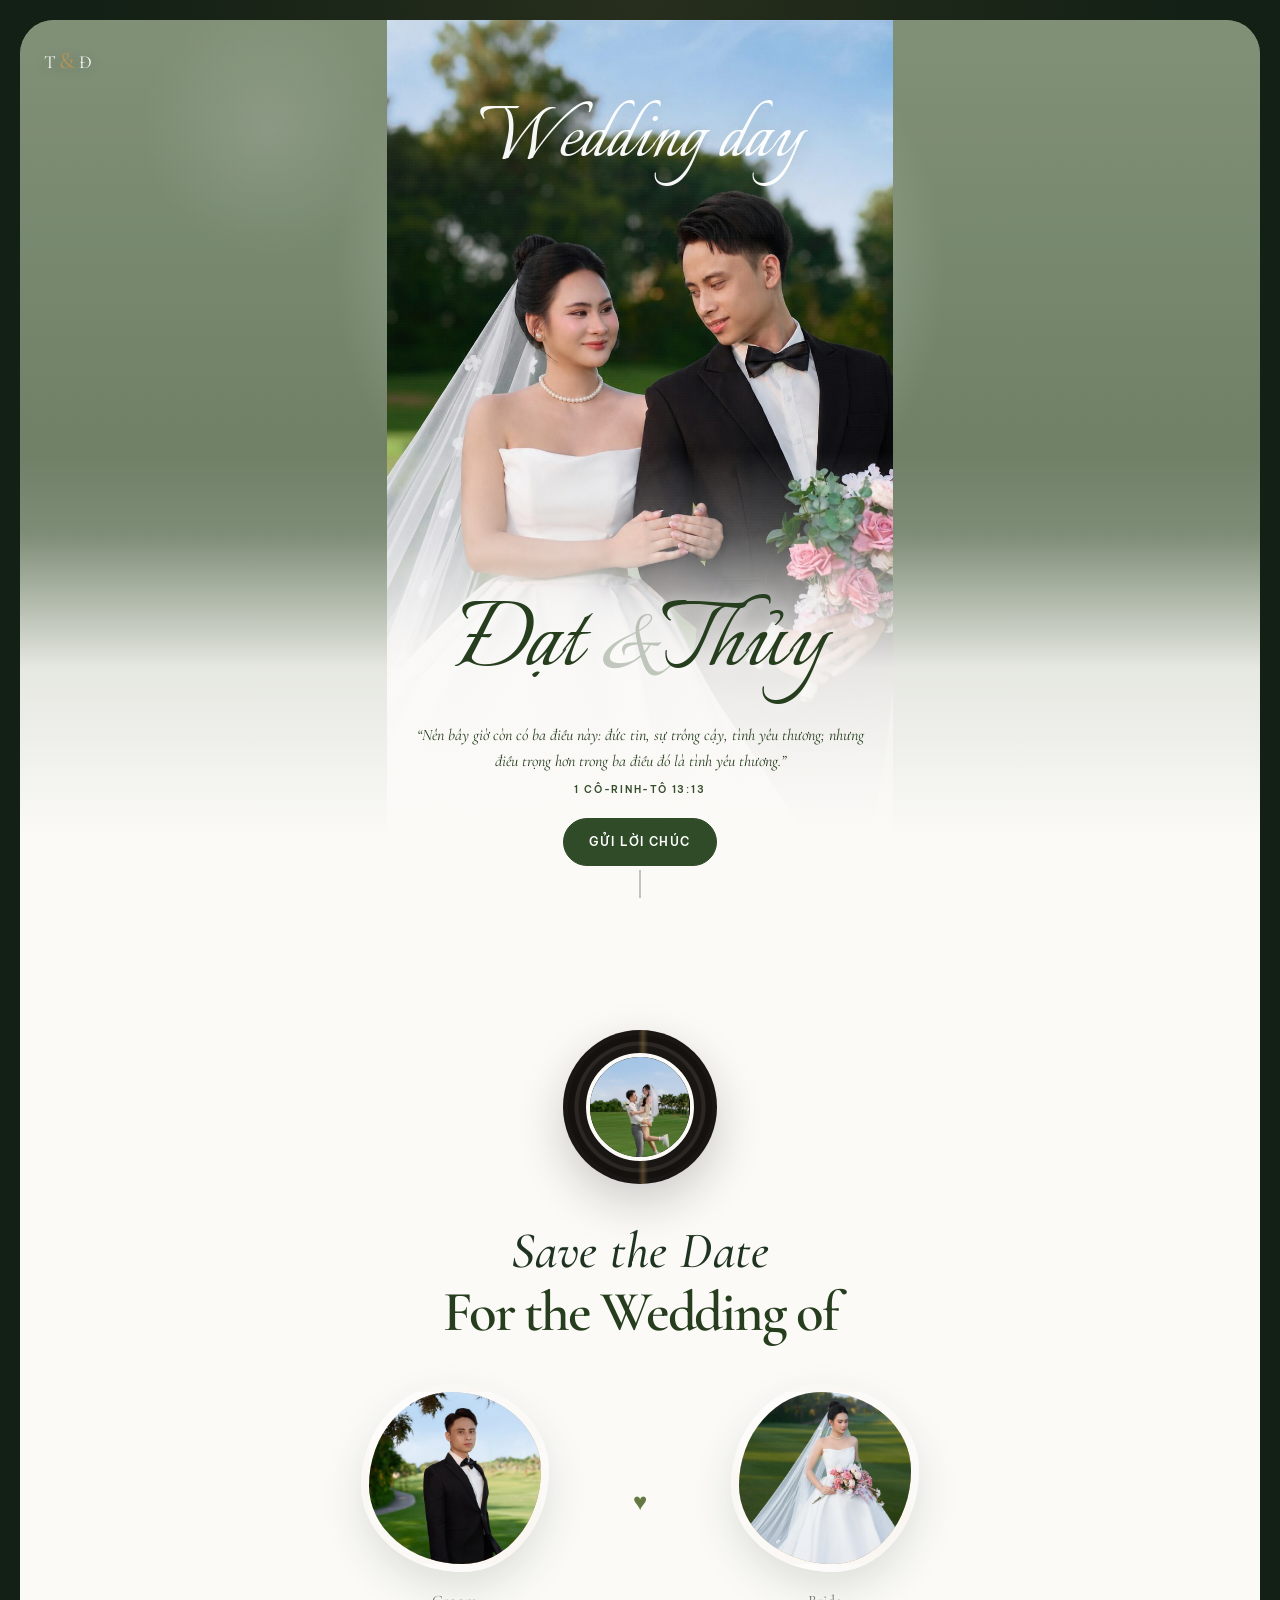
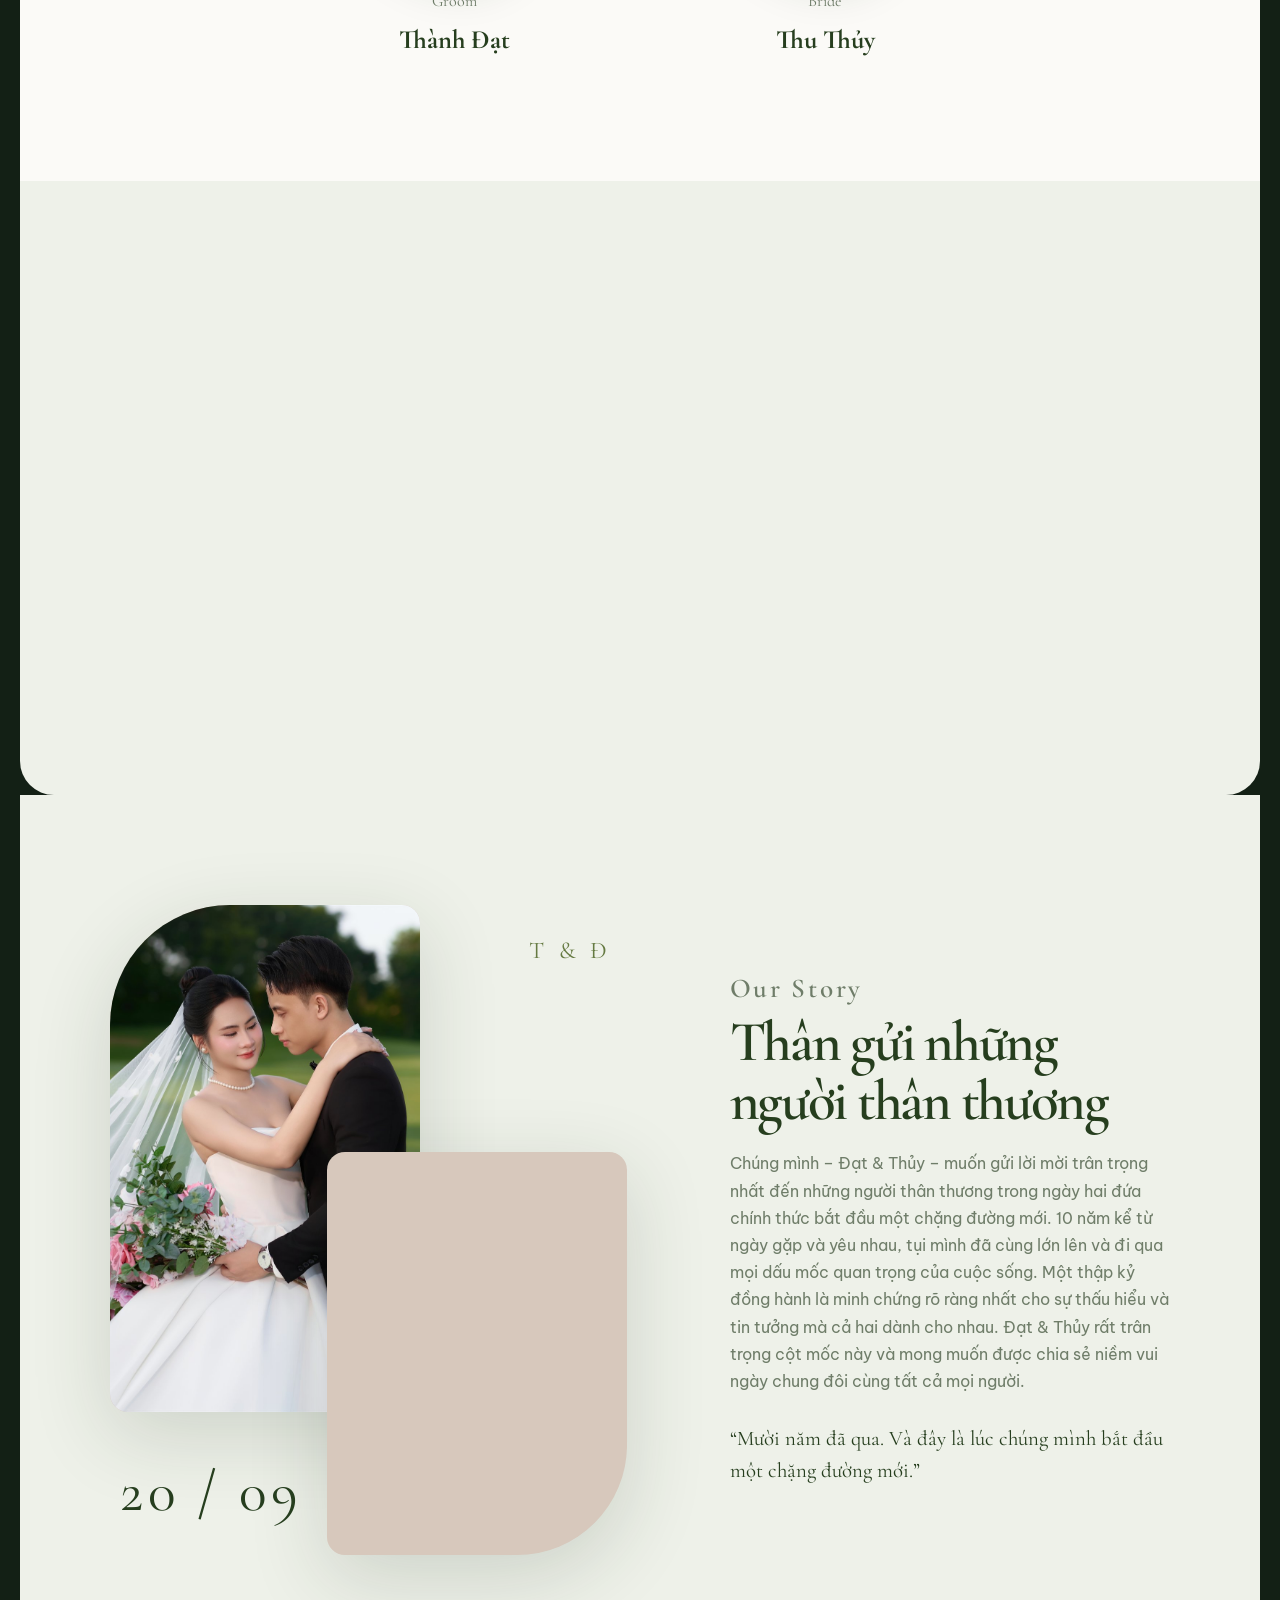
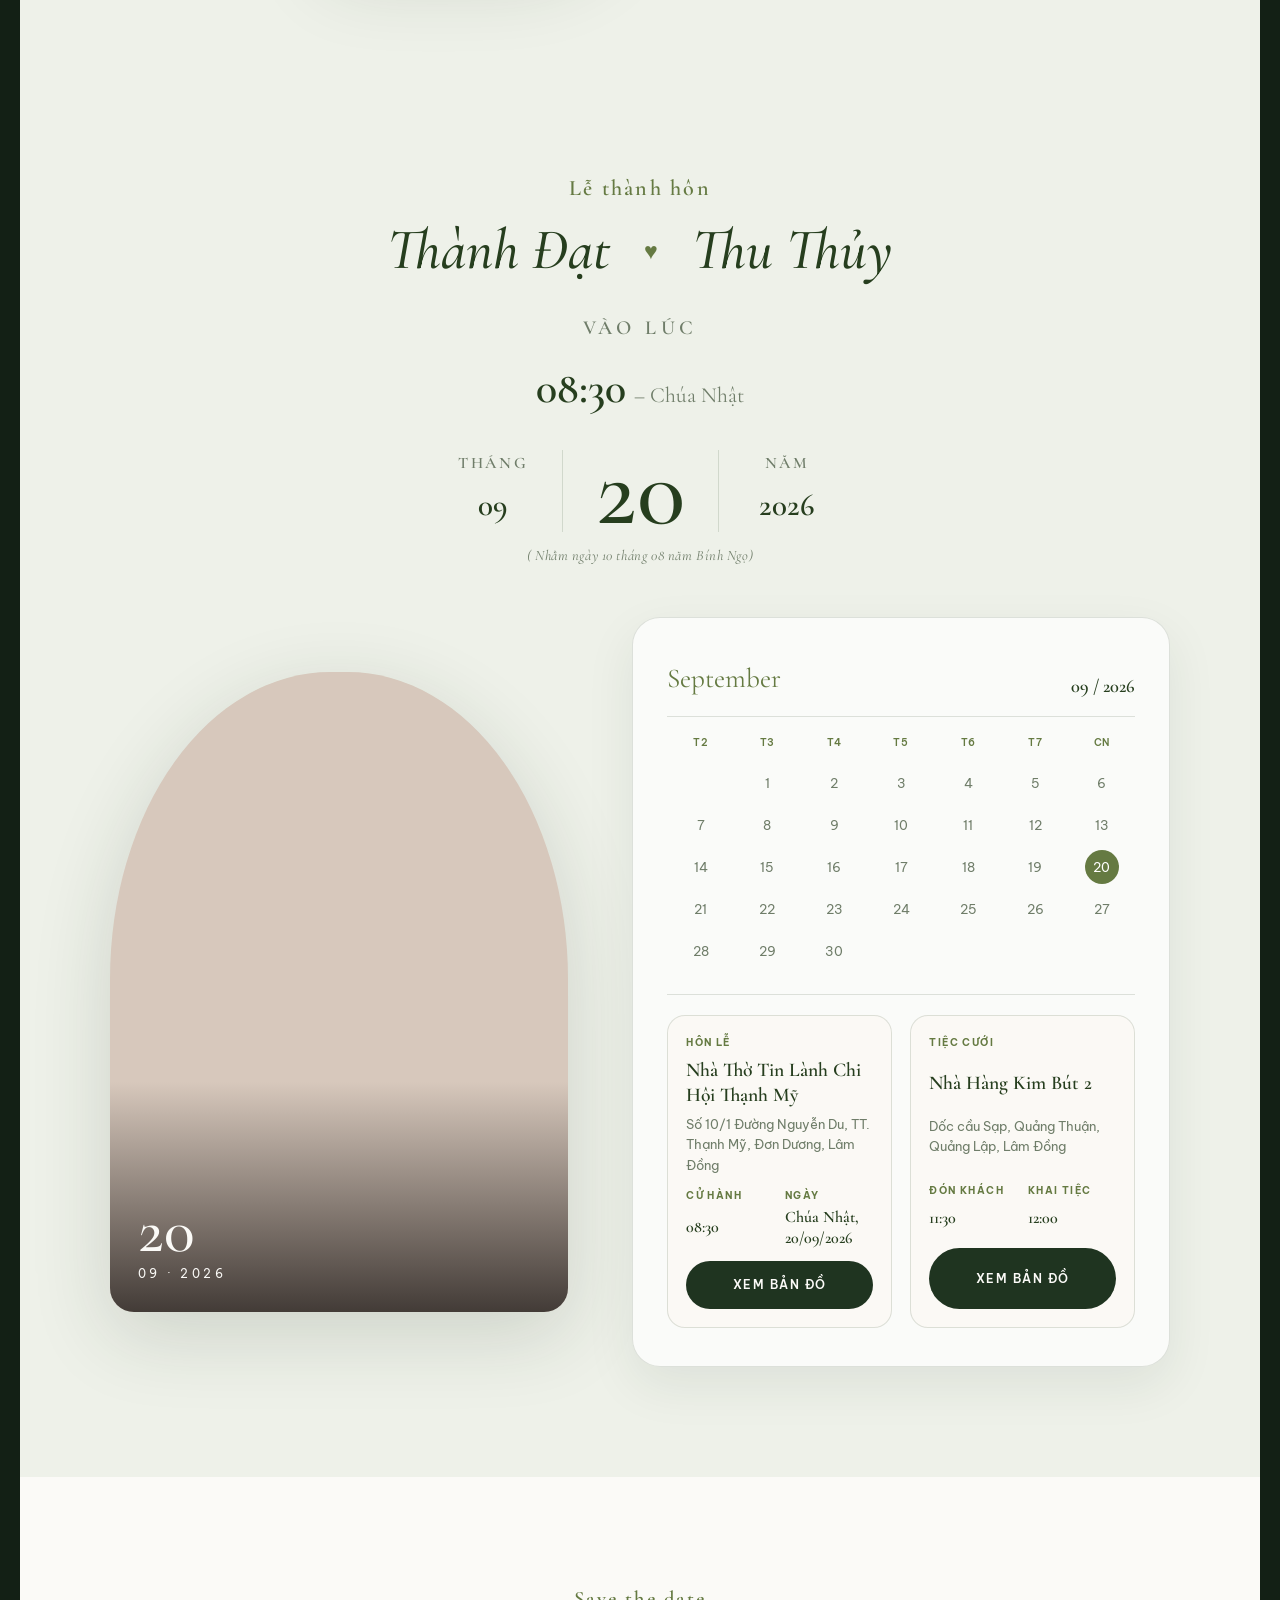
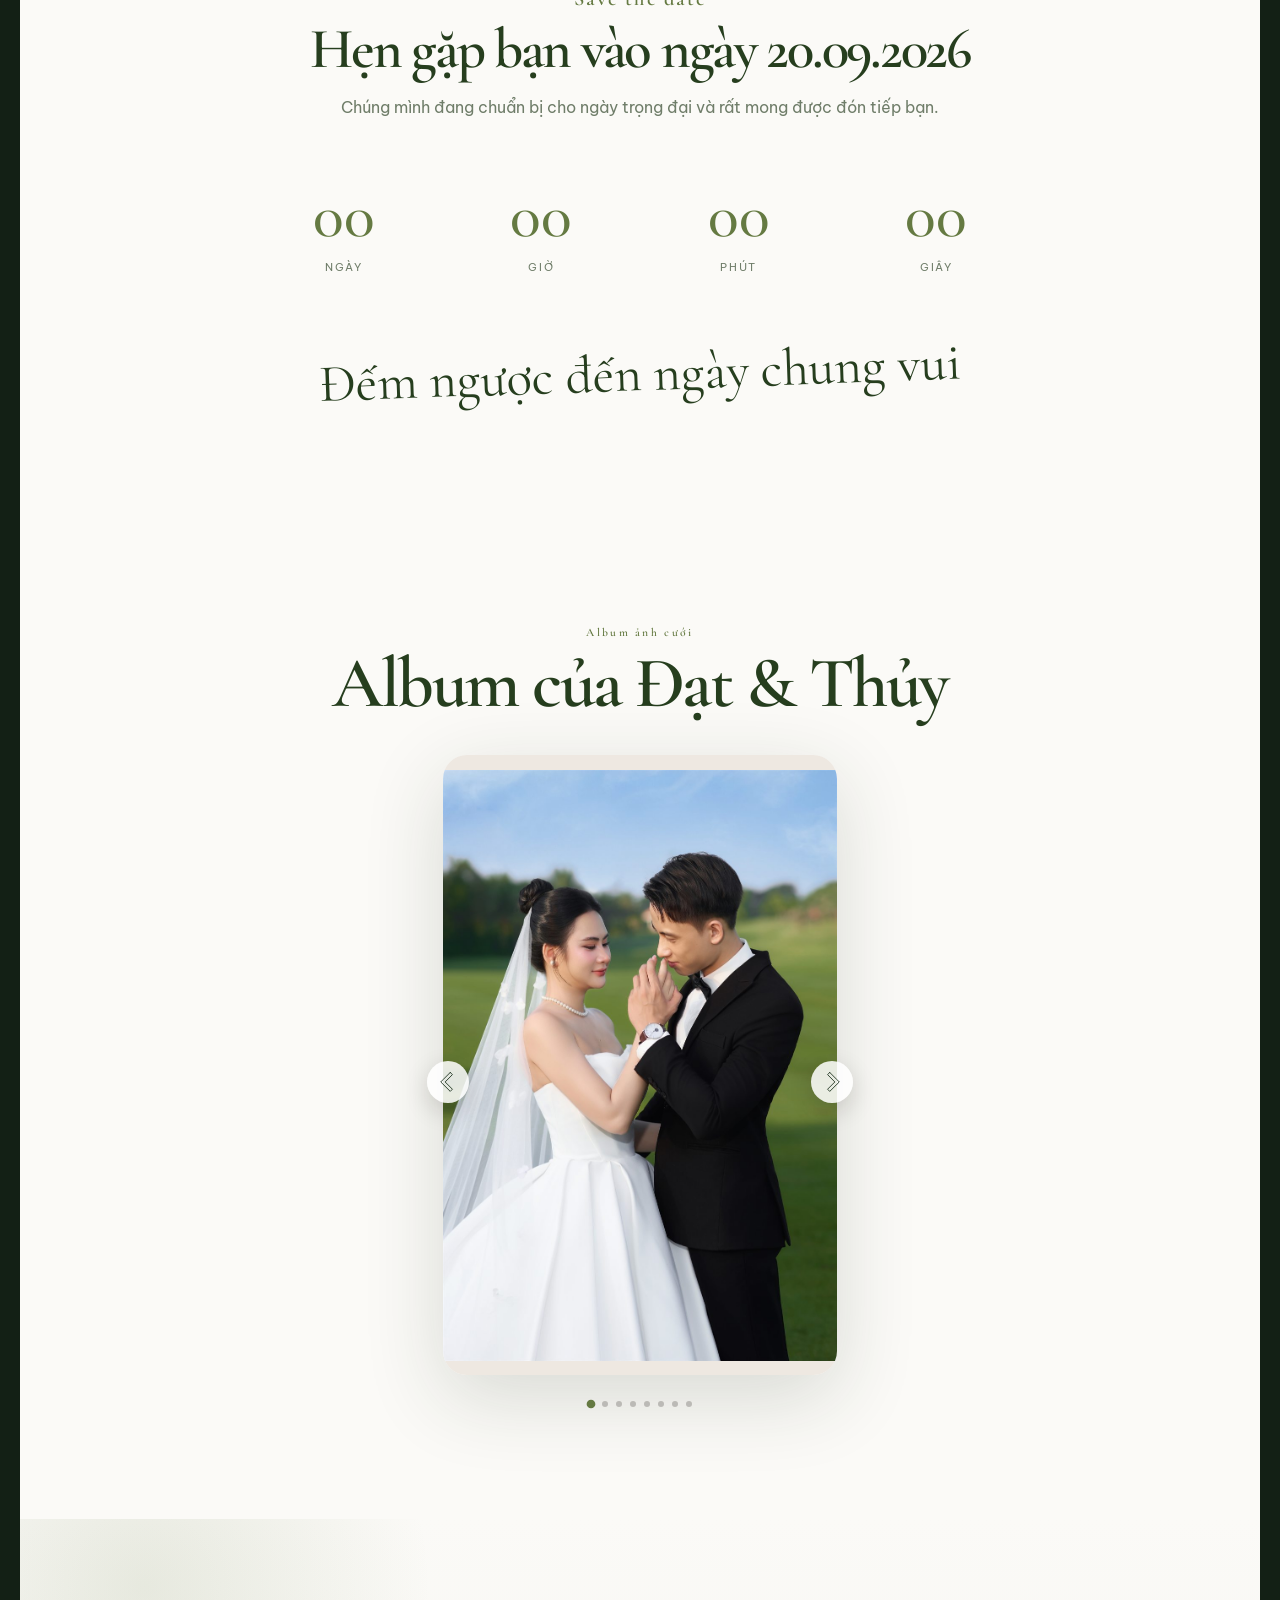
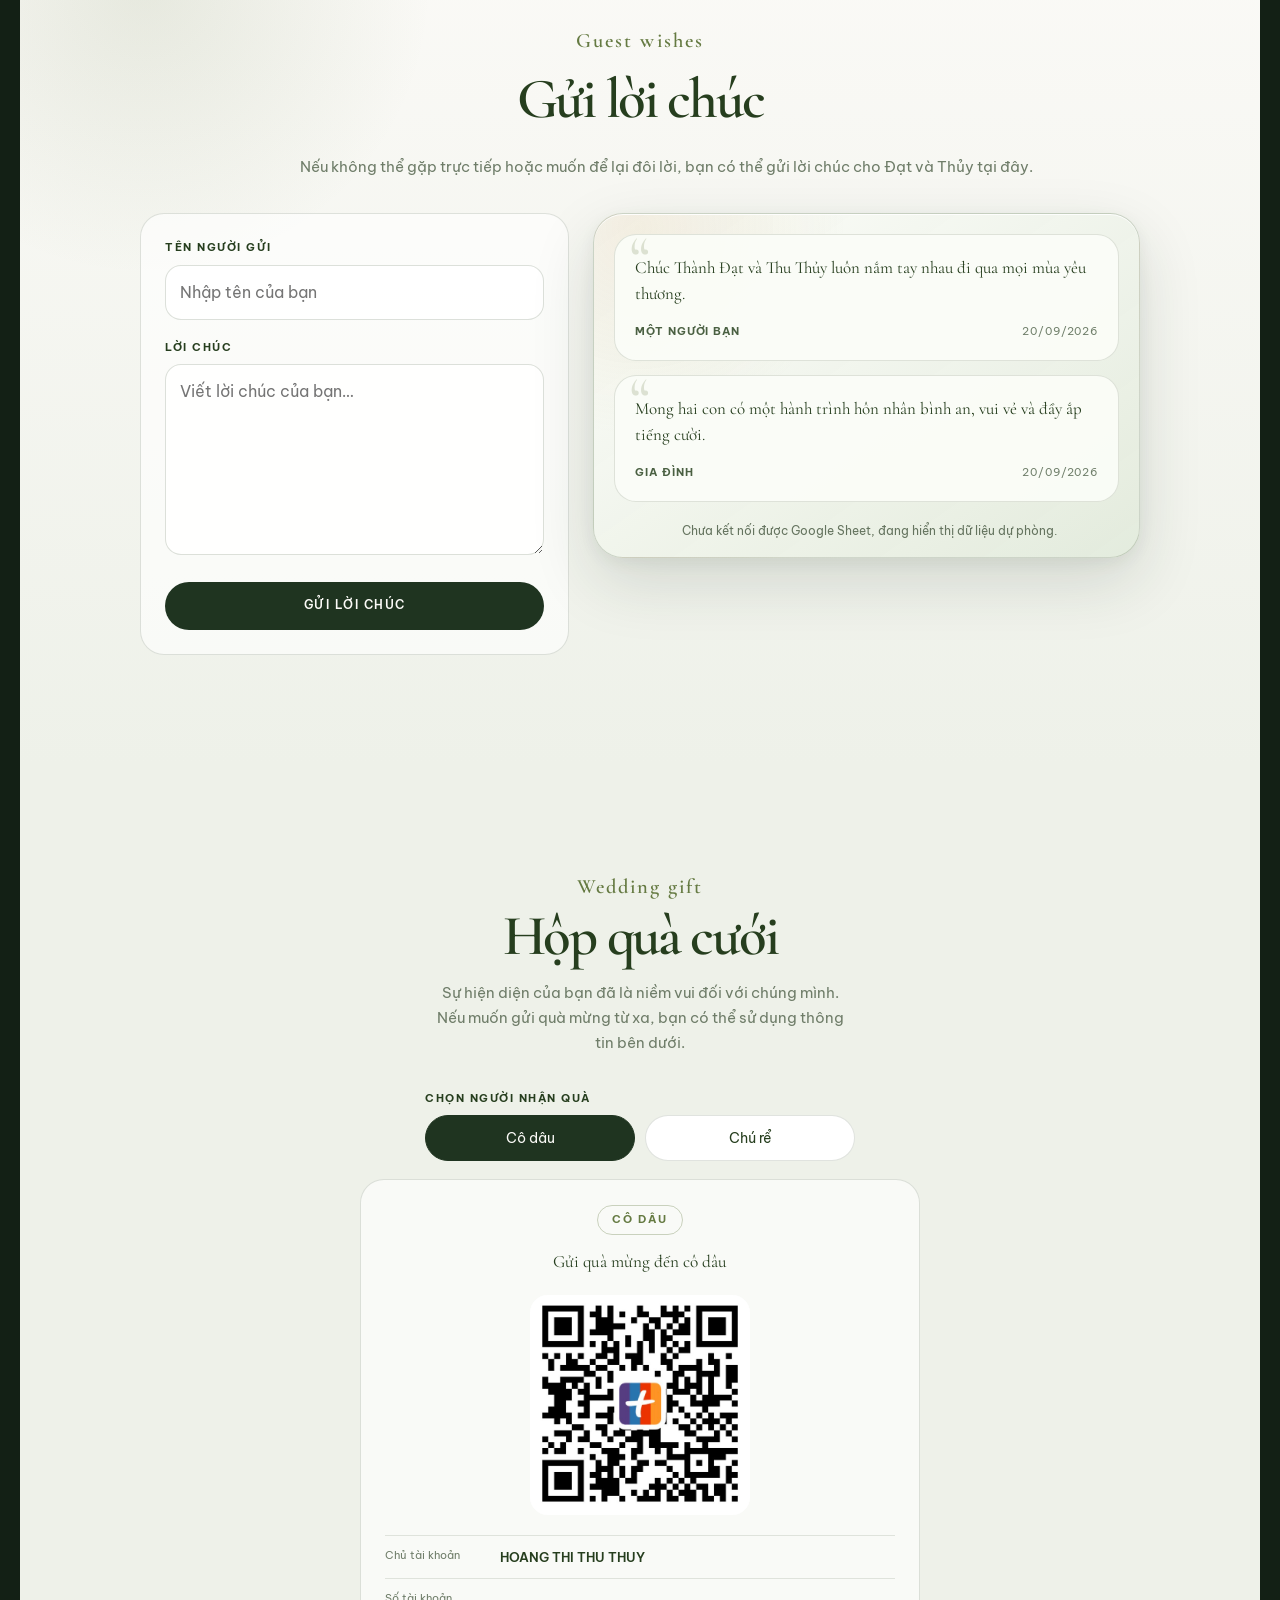
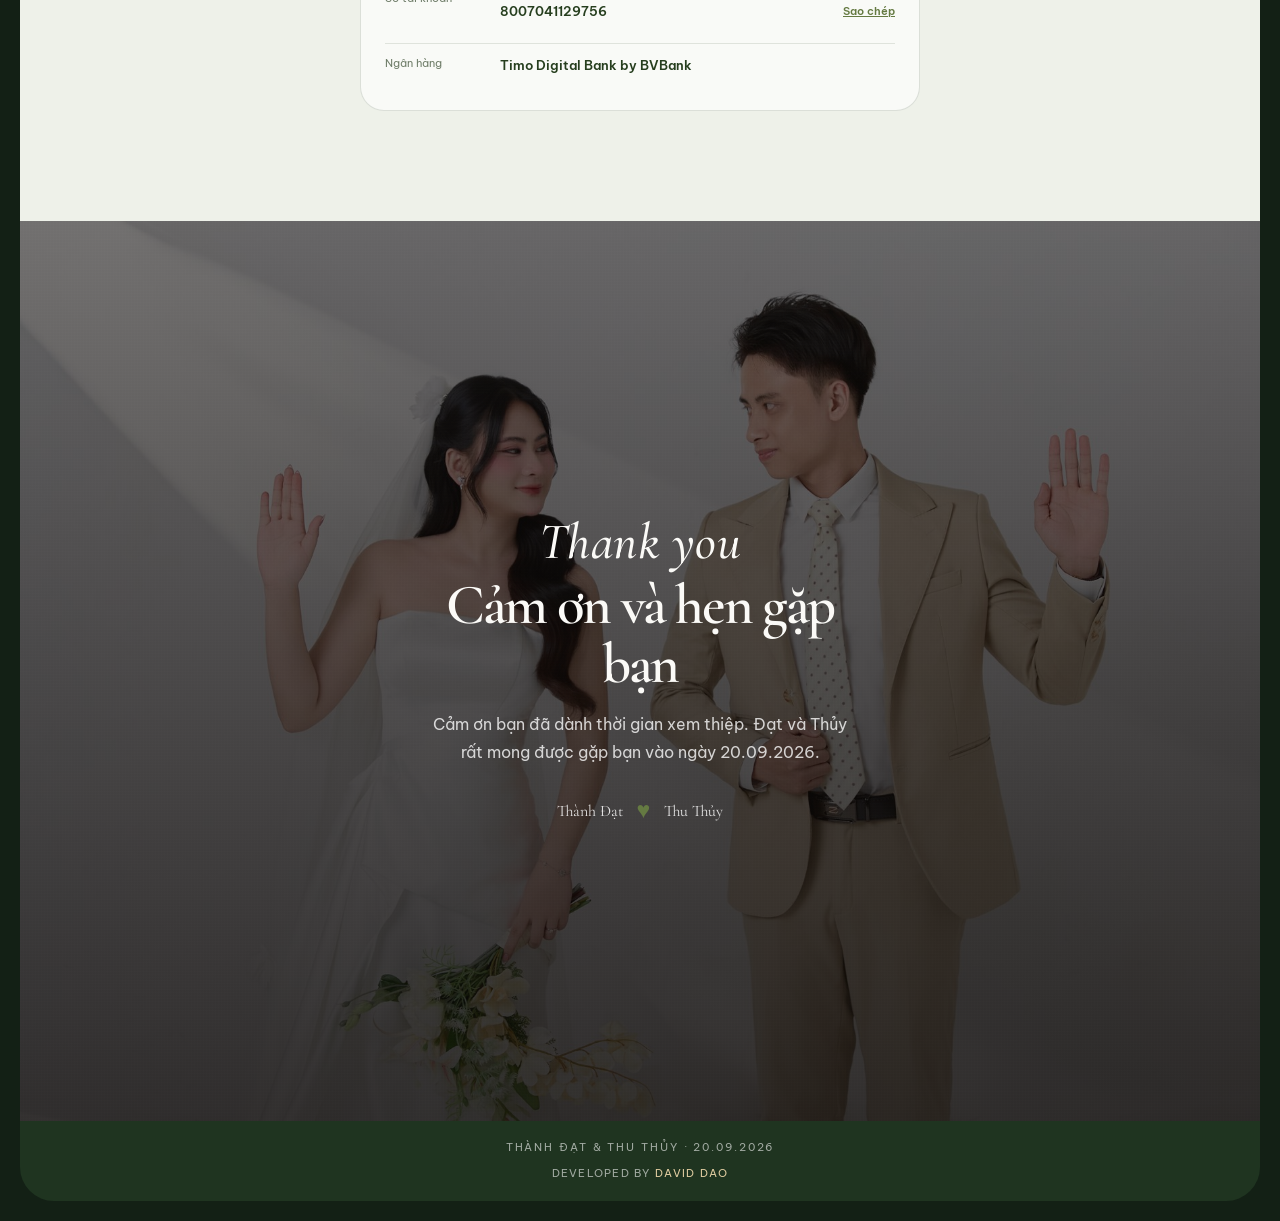
==== commit 7d95ae1a: "Refine lunar date wording" ====
--- a/index.html
+++ b/index.html
@@ -205,7 +205,7 @@
             <time datetime="2026-09-20">20</time>
             <span><small>Năm</small><strong>2026</strong></span>
           </div>
-          <p class="event-invite-heading__lunar">Âm lịch: ngày 10 tháng 08 năm Bính Ngọ</p>
+          <p class="event-invite-heading__lunar">( Nhằm ngày 10 tháng 08 năm Bính Ngọ)</p>
         </div>
 
         <div class="wedding-info__layout">
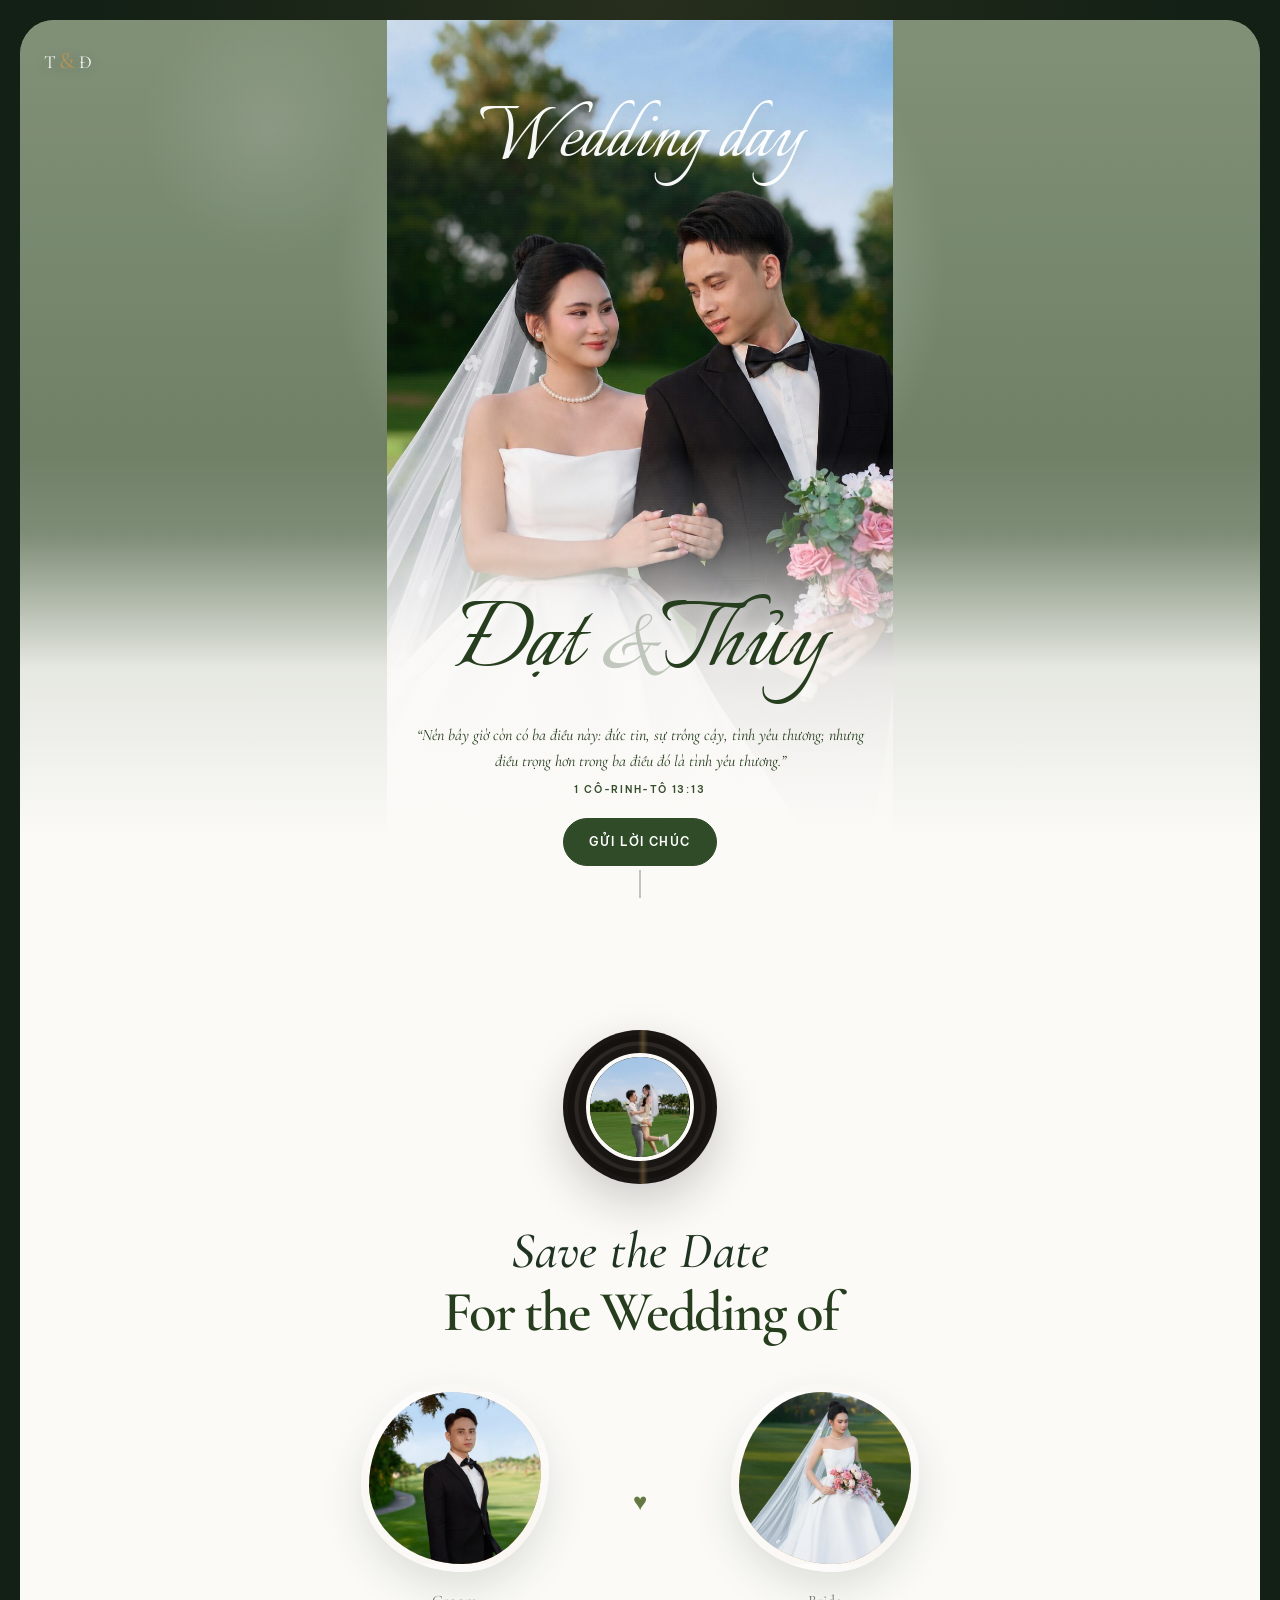
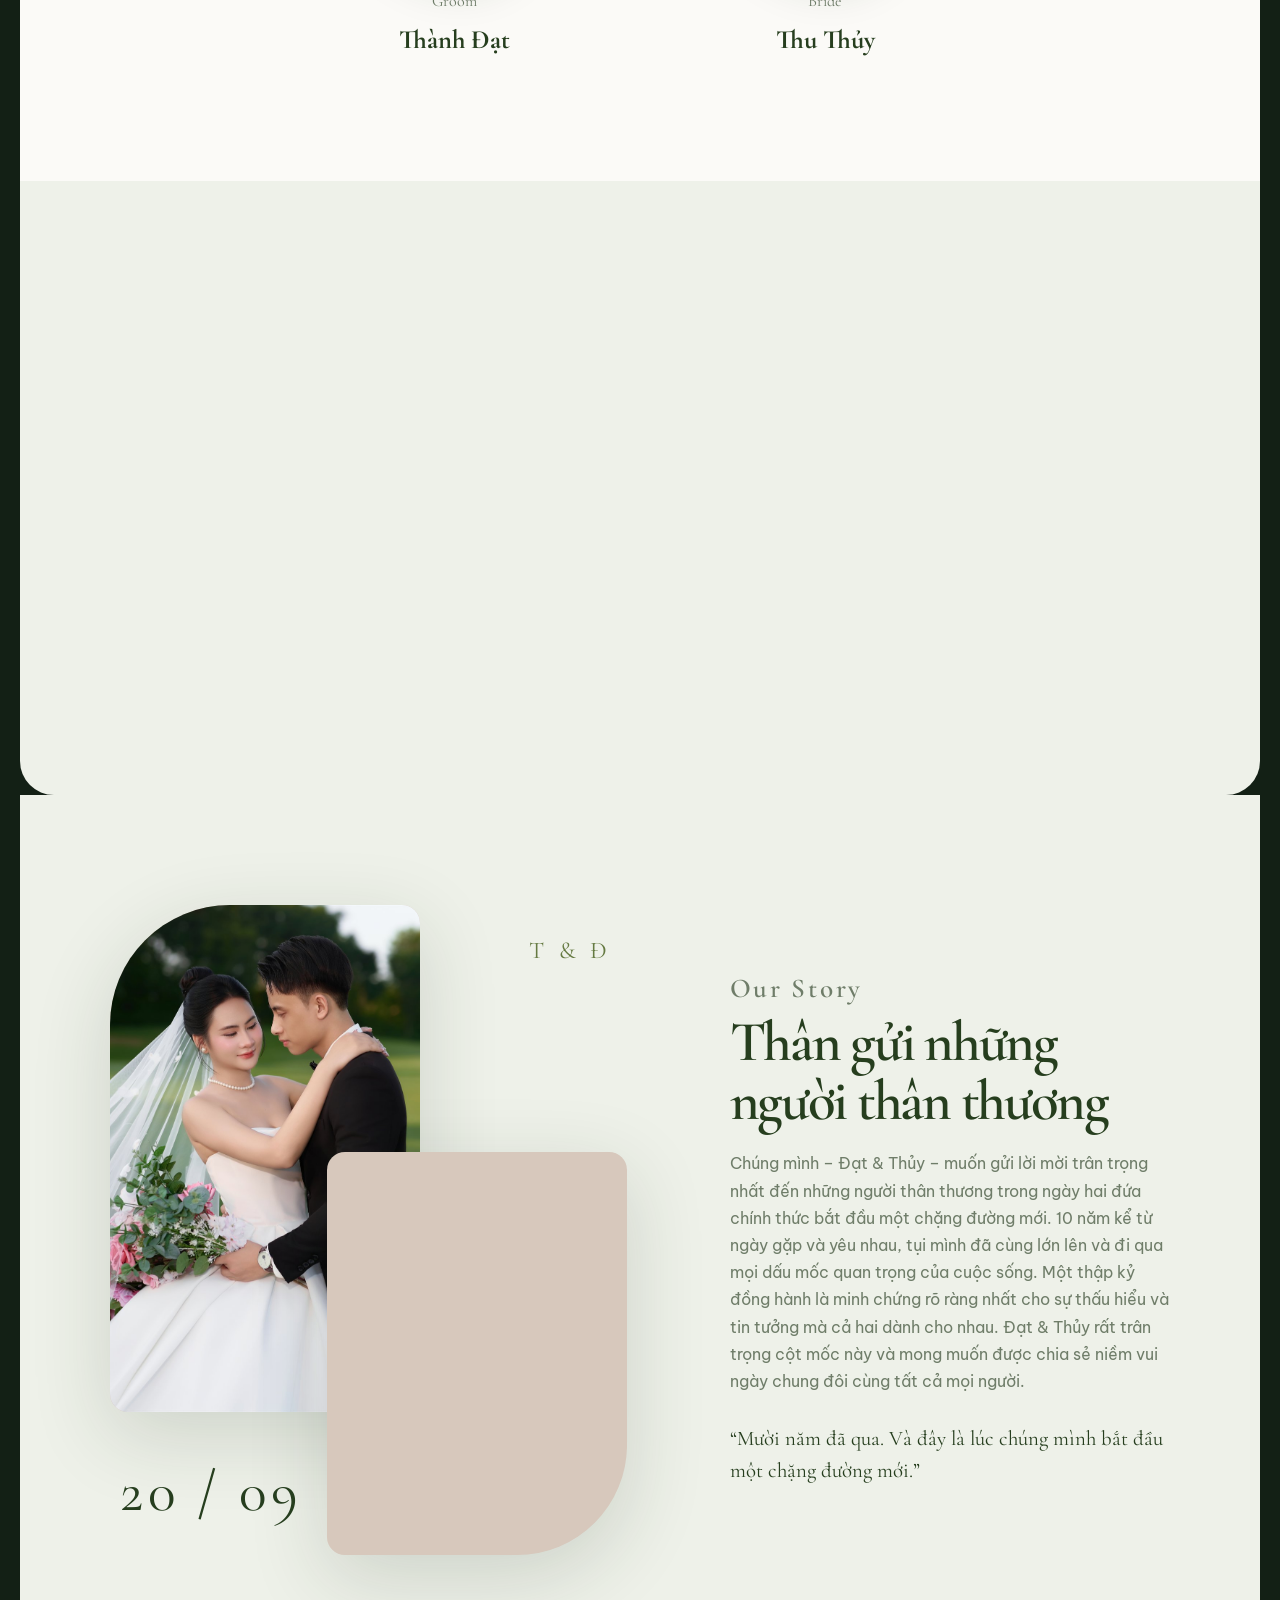
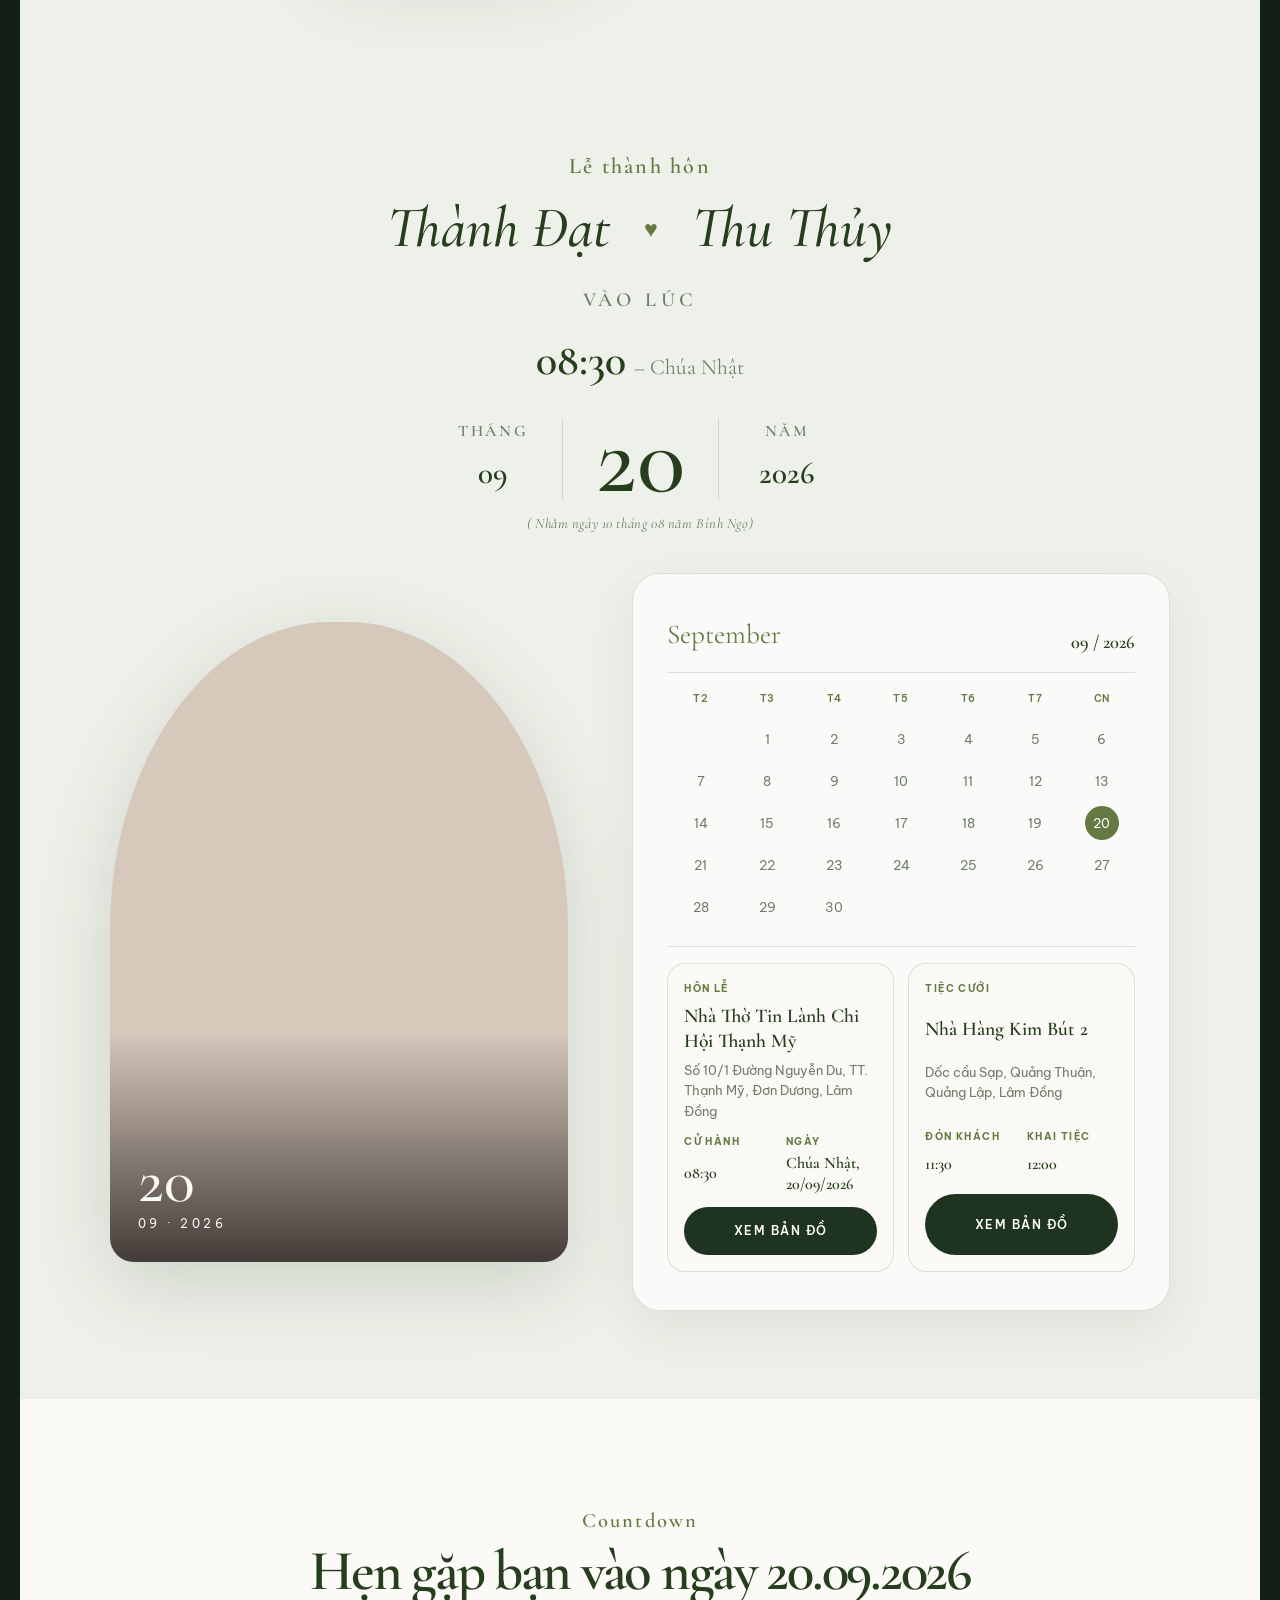
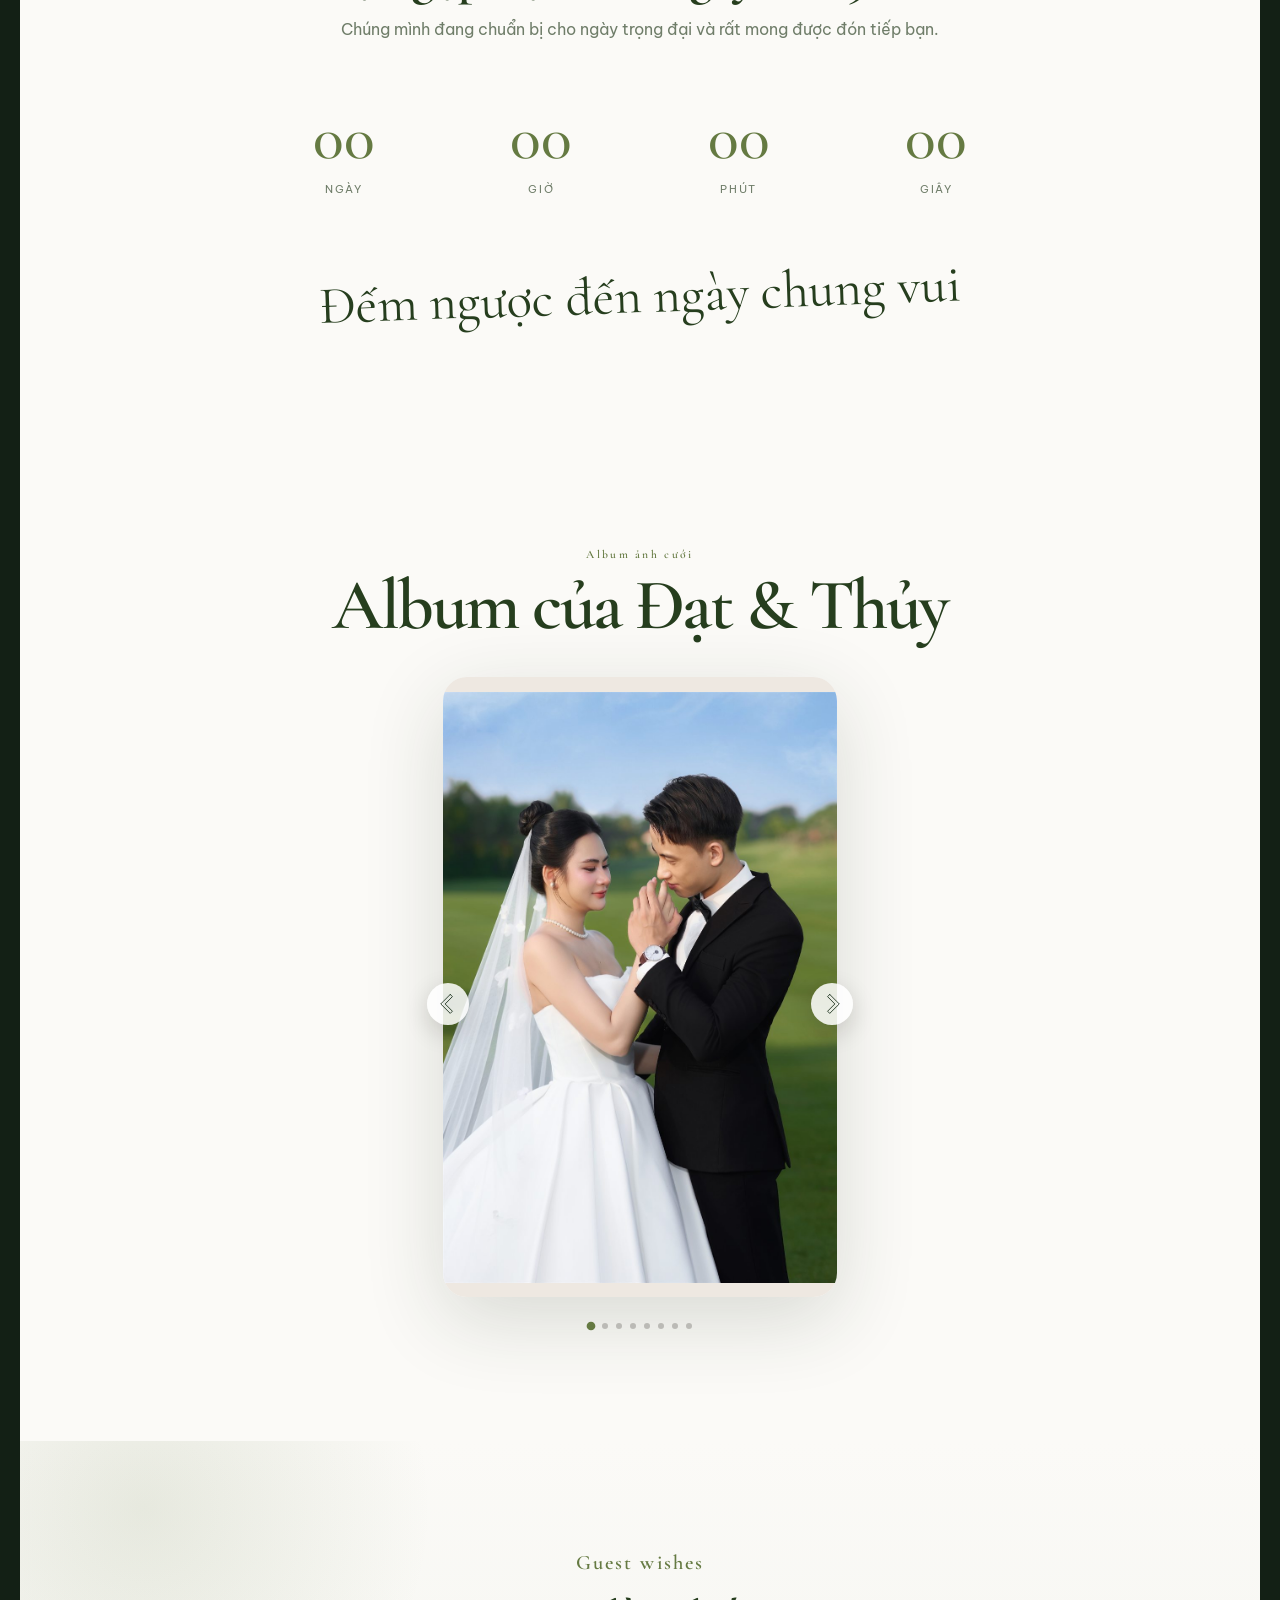
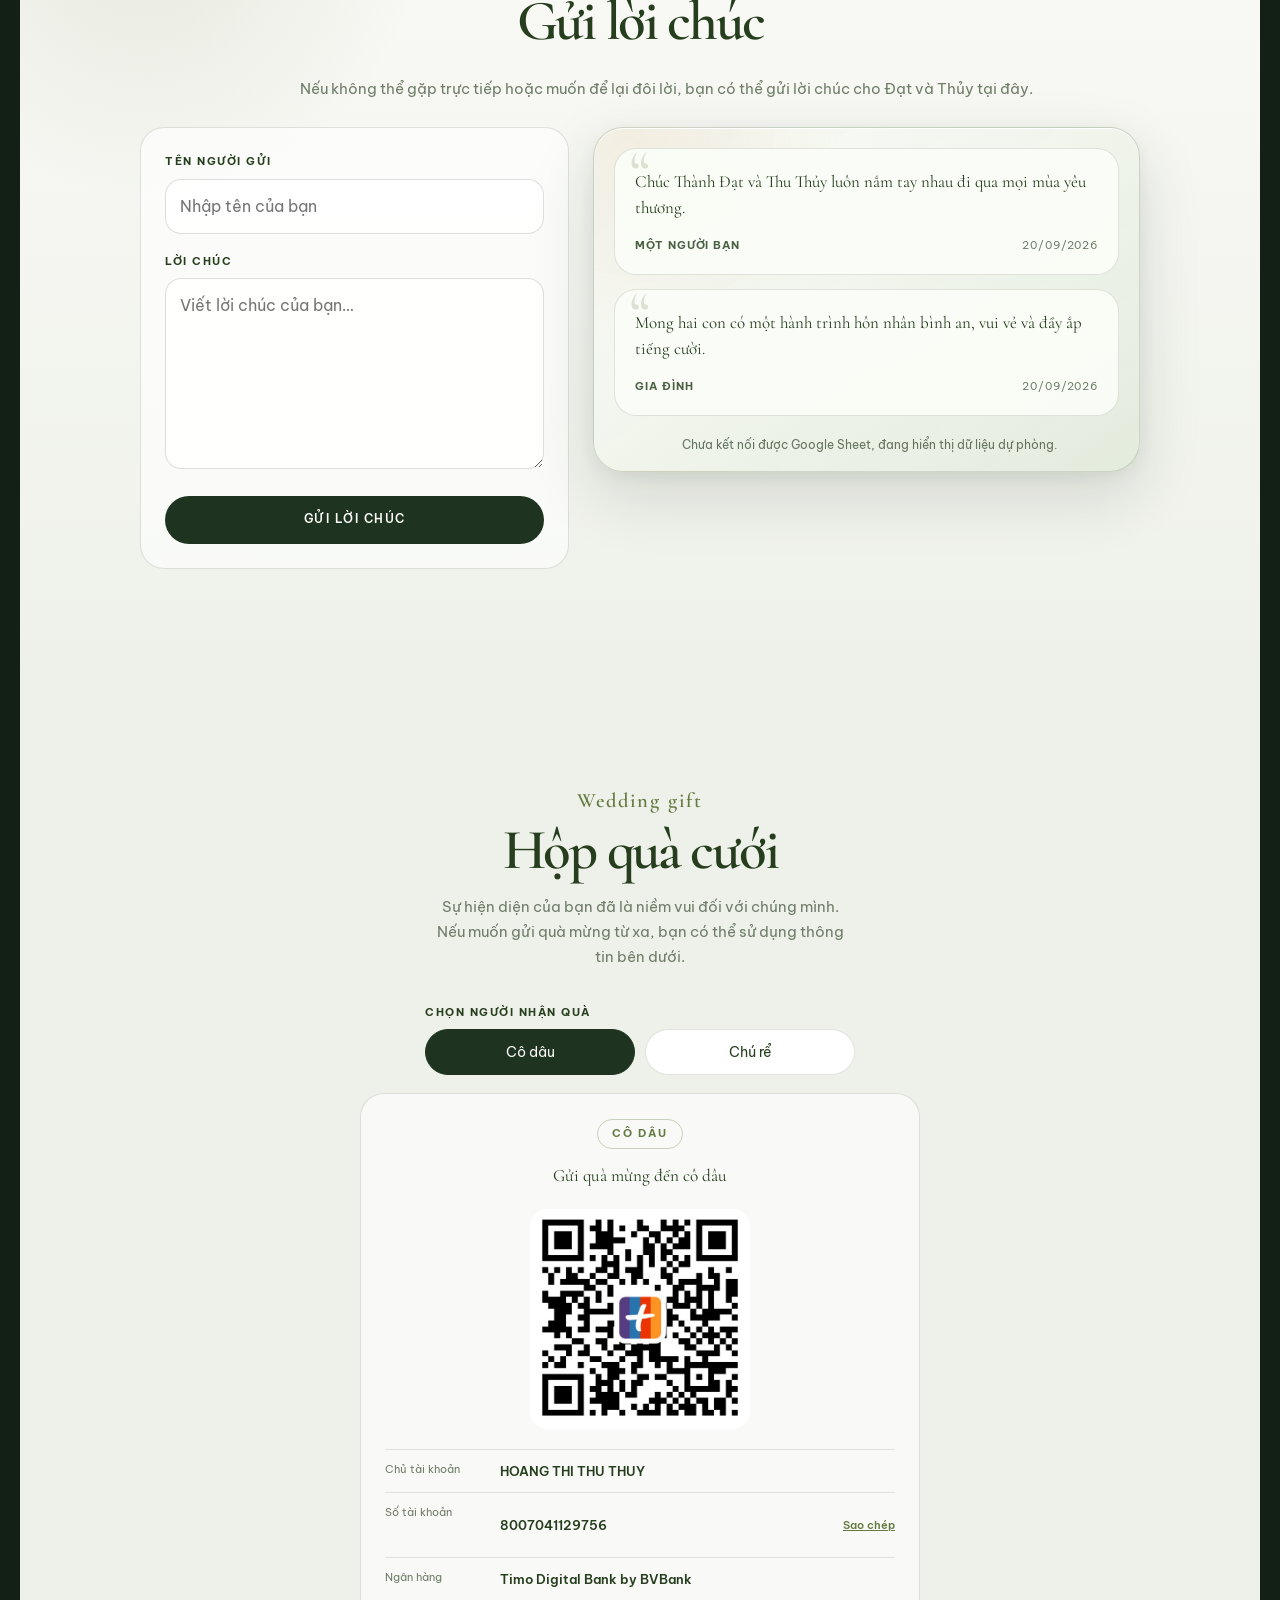
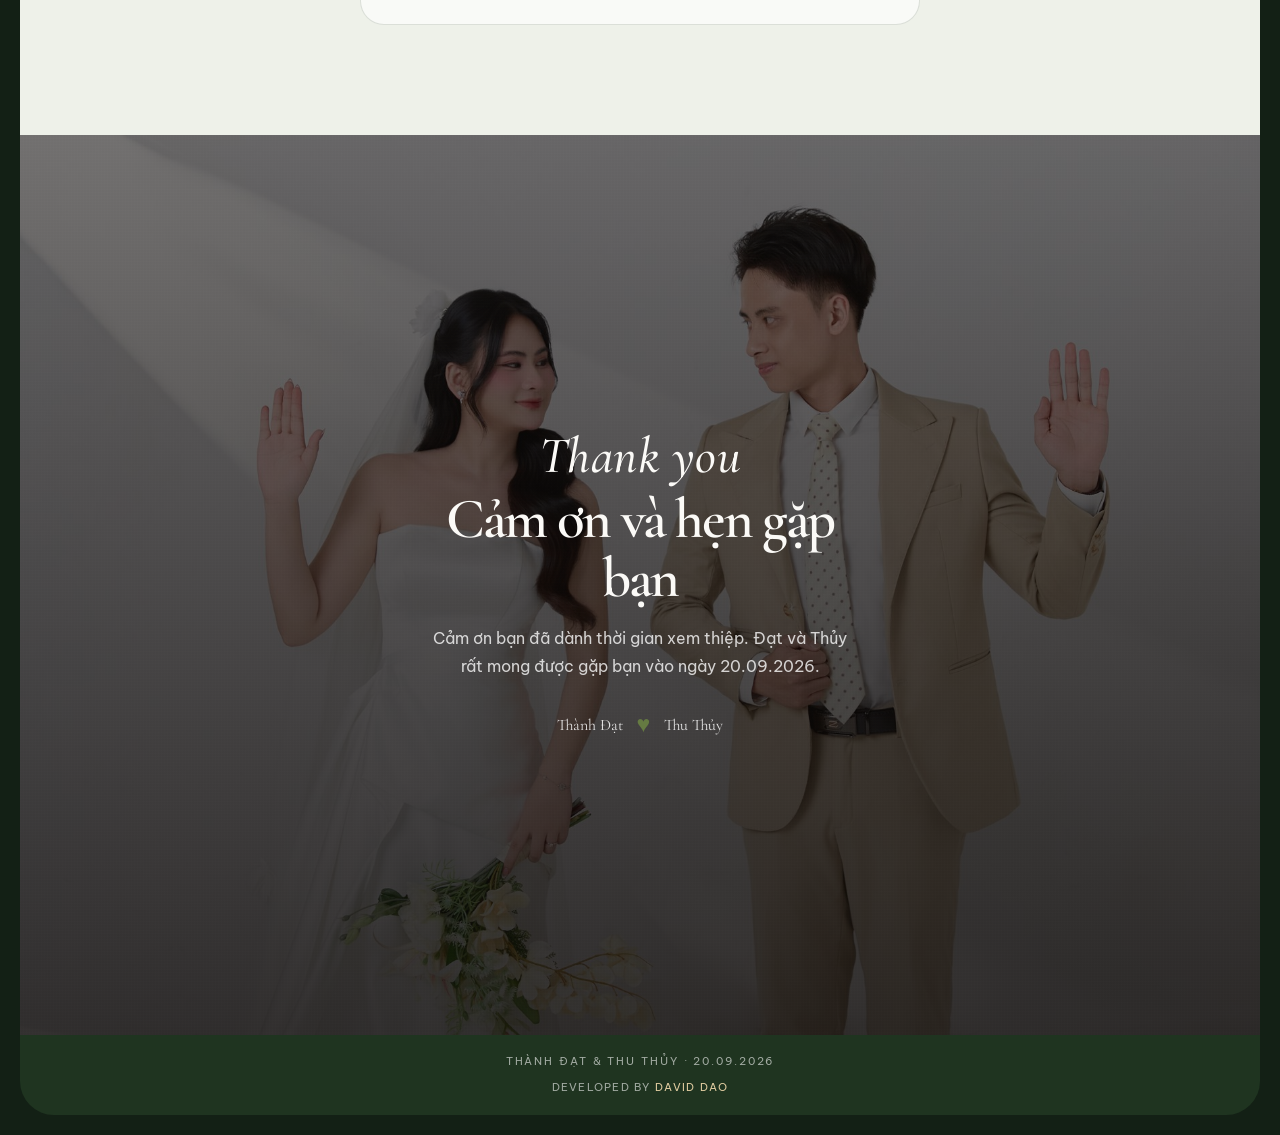
==== commit 30bc93dd: "Refine section spacing and countdown label" ====
--- a/index.html
+++ b/index.html
@@ -14,7 +14,7 @@
   <link rel="preload" as="image" href="images/web-hero-garden.jpg" fetchpriority="high">
   <link href="https://fonts.googleapis.com/css2?family=Be+Vietnam+Pro:wght@300;400;500;600&family=Cormorant+Garamond:ital,wght@0,500;0,600;0,700;1,400;1,500;1,600&family=Italianno&display=swap" rel="stylesheet">
   <link rel="stylesheet" href="https://cdn.jsdelivr.net/npm/@splidejs/splide@4.1.4/dist/css/splide.min.css">
-  <link rel="stylesheet" href="style.css?v=20260901-11">
+  <link rel="stylesheet" href="style.css?v=20260901-12">
 </head>
 <body class="envelope-opened">
   <script>
@@ -294,7 +294,7 @@
 
     <section class="countdown paper-section" id="countdown">
       <div class="countdown__inner reveal">
-        <p class="eyebrow">Save the date</p>
+        <p class="eyebrow">Countdown</p>
         <h2>Hẹn gặp bạn vào ngày 20.09.2026</h2>
         <p class="countdown__lead" id="countdownLead">
           Chúng mình đang chuẩn bị cho ngày trọng đại và rất mong được đón tiếp bạn.
--- a/style.css
+++ b/style.css
@@ -1462,13 +1462,17 @@
 }
 
 /* ===== Wedding information ===== */
+.event {
+  padding-block: 64px;
+}
+
 .wedding-info {
   margin-inline: auto;
   max-width: 1100px;
 }
 
 .event-invite-heading {
-  margin: 0 auto 48px;
+  margin: 0 auto 36px;
   max-width: 680px;
   text-align: center;
 }
@@ -1506,7 +1510,7 @@
   font-size: clamp(1.05rem, 2.4vw, 1.25rem);
   font-weight: 600;
   letter-spacing: 0.22em;
-  margin: 32px 0 6px;
+  margin: 26px 0 6px;
   text-transform: uppercase;
 }
 
@@ -1535,7 +1539,7 @@
   align-items: stretch;
   display: grid;
   grid-template-columns: minmax(78px, 1fr) minmax(92px, 1.15fr) minmax(92px, 1fr);
-  margin: 24px auto 0;
+  margin: 20px auto 0;
   max-width: 430px;
 }
 
@@ -1588,7 +1592,7 @@
 
 .wedding-info__layout {
   display: grid;
-  gap: 28px;
+  gap: 24px;
 }
 
 .wedding-info__photo {
@@ -1641,7 +1645,7 @@
   border: 1px solid var(--line);
   border-radius: 28px;
   box-shadow: 0 18px 50px rgba(31, 52, 32, 0.08);
-  padding: 26px 20px;
+  padding: 24px 18px;
 }
 
 .calendar-card__month {
@@ -1701,9 +1705,9 @@
 .wedding-info__facts {
   border-top: 1px solid var(--line);
   display: grid;
-  gap: 18px;
-  margin-top: 22px;
-  padding-top: 20px;
+  gap: 14px;
+  margin-top: 18px;
+  padding-top: 16px;
 }
 
 .wedding-info__event {
@@ -1712,7 +1716,7 @@
   border-radius: 18px;
   display: grid;
   gap: 7px;
-  padding: 18px;
+  padding: 16px;
 }
 
 .wedding-info__event > small,
@@ -2431,6 +2435,14 @@
 }
 
 @media (min-width: 860px) {
+  .wishes {
+    padding-block: 82px;
+  }
+
+  .wishes .section-heading {
+    margin-bottom: 26px;
+  }
+
   .wishes .section-heading > p:last-child {
     white-space: nowrap;
   }
@@ -2485,6 +2497,10 @@
     padding: 110px clamp(44px, 7vw, 110px);
   }
 
+  .event {
+    padding-block: 88px;
+  }
+
   .hero {
     border-radius: 34px 34px 0 0;
     justify-content: center;
@@ -2560,6 +2576,26 @@
   .section-heading > p:last-child {
     font-size: 0.86rem;
     line-height: 1.65;
+  }
+
+  .event {
+    padding: 52px 18px;
+  }
+
+  .event-invite-heading {
+    margin-bottom: 30px;
+  }
+
+  .event-invite-heading__label {
+    margin-top: 22px;
+  }
+
+  .event-invite-heading__date {
+    margin-top: 16px;
+  }
+
+  .wedding-info__layout {
+    gap: 18px;
   }
 
   .hero {
@@ -2704,7 +2740,12 @@
 
   .calendar-card {
     border-radius: 22px;
-    padding: 22px 16px;
+    padding: 18px 14px;
+  }
+
+  .calendar-card__month {
+    margin-bottom: 14px;
+    padding-bottom: 10px;
   }
 
   .calendar-card table {
@@ -2712,11 +2753,17 @@
   }
 
   .calendar-card td {
-    height: 40px;
+    height: 36px;
+  }
+
+  .wedding-info__facts {
+    gap: 12px;
+    margin-top: 16px;
+    padding-top: 14px;
   }
 
   .wedding-info__event {
-    padding: 16px;
+    padding: 14px;
   }
 
   .wedding-info__photo {
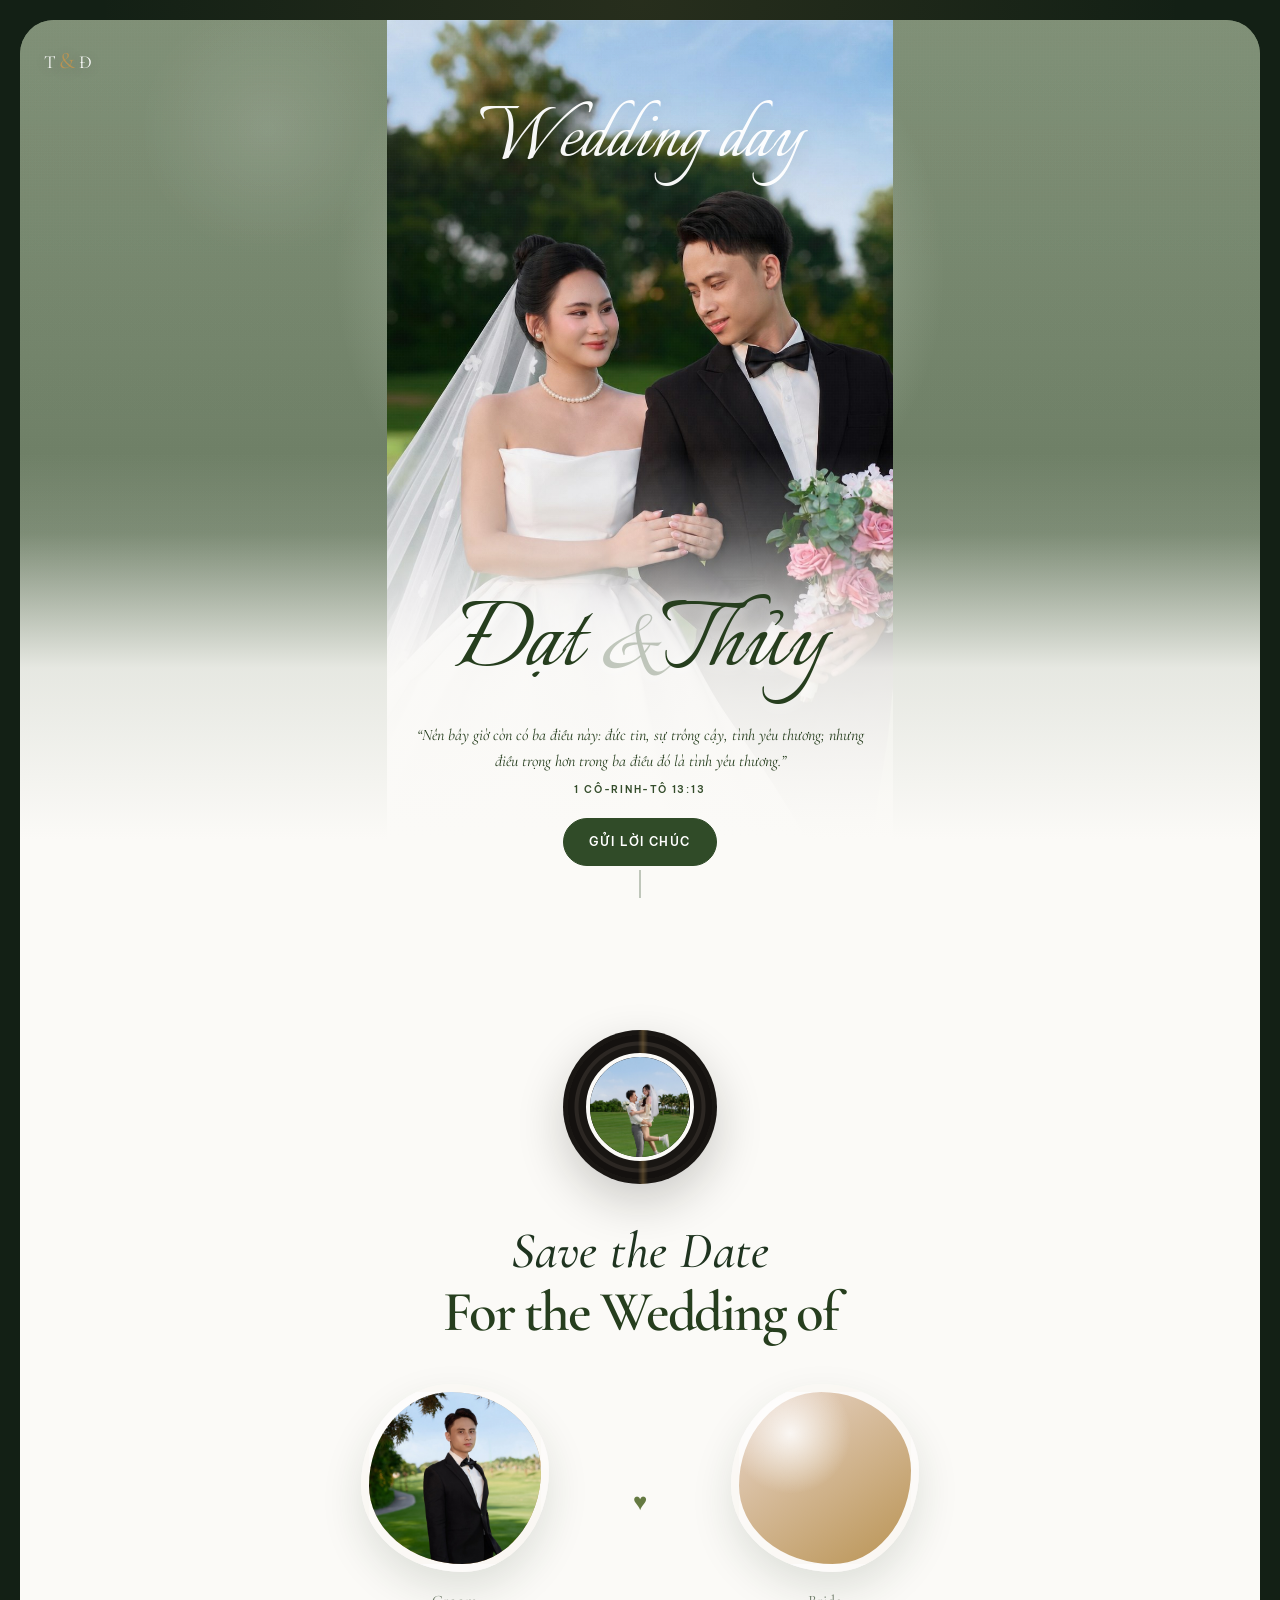
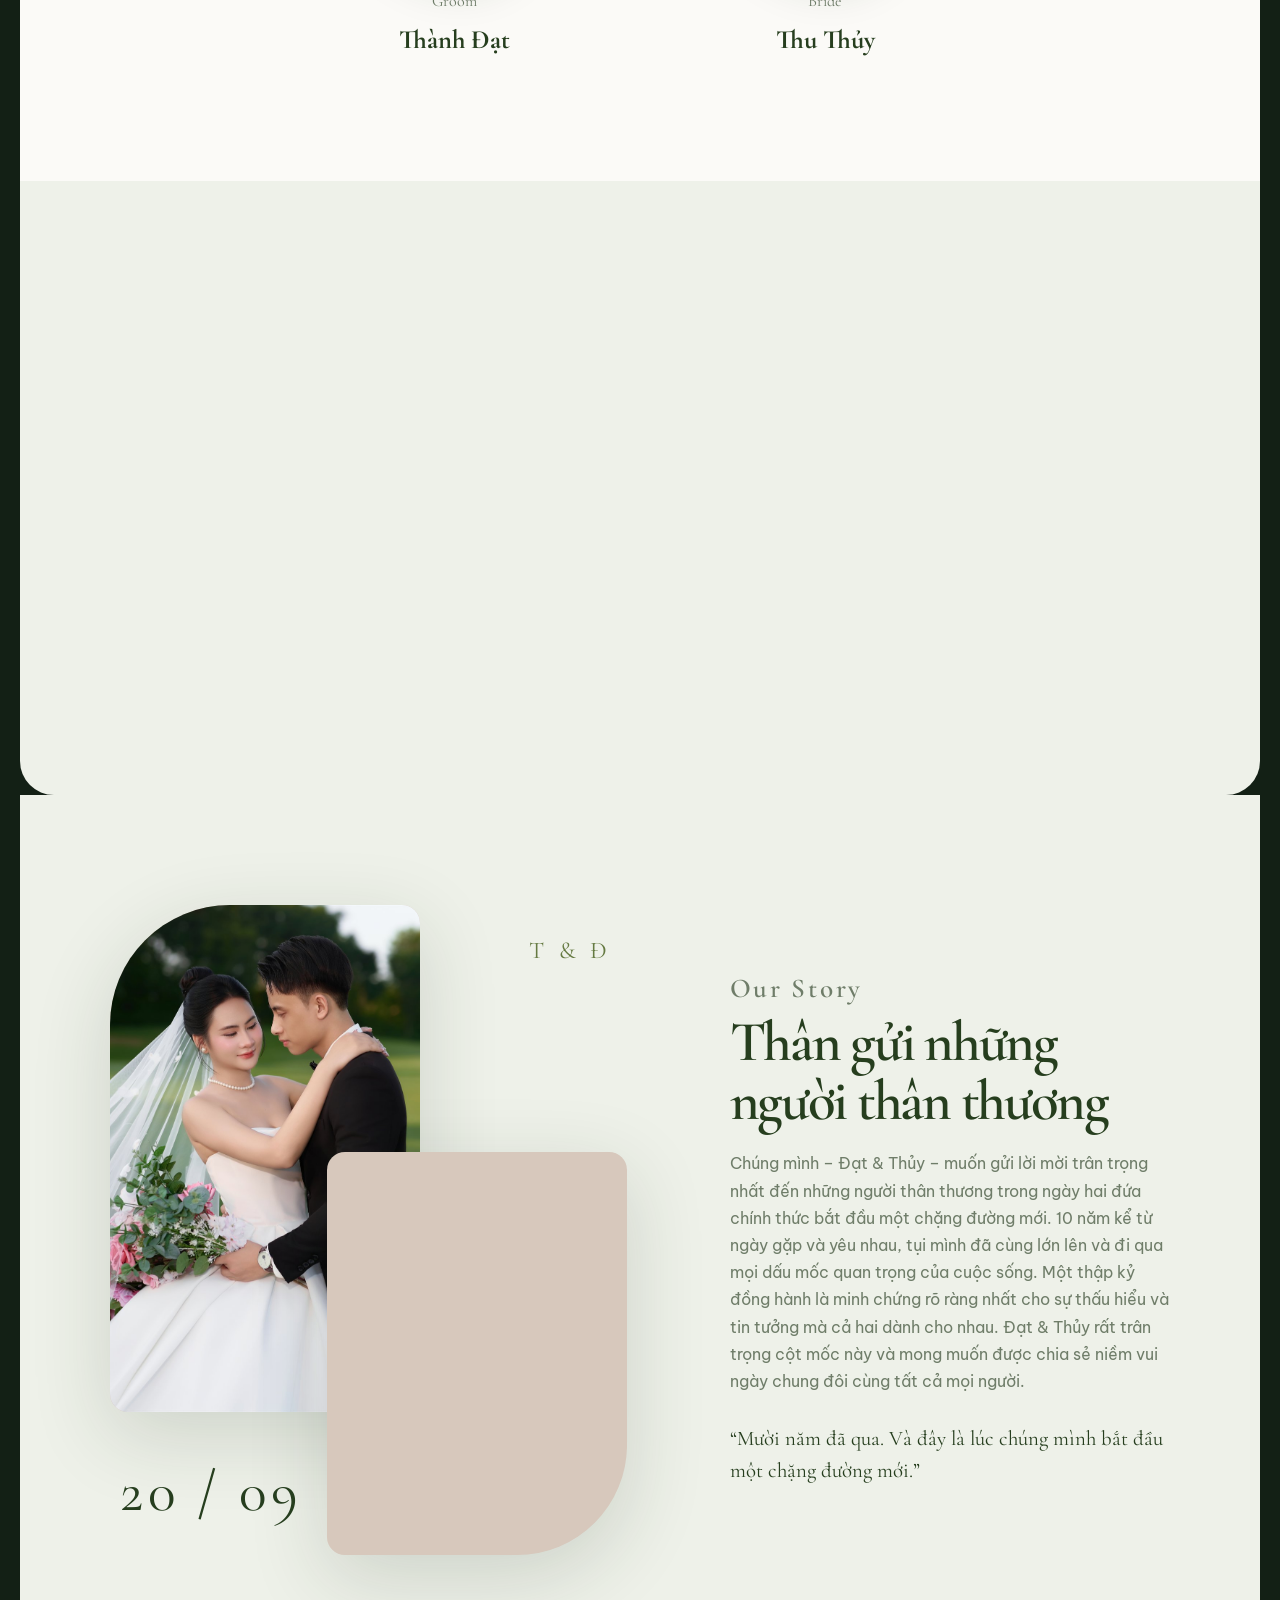
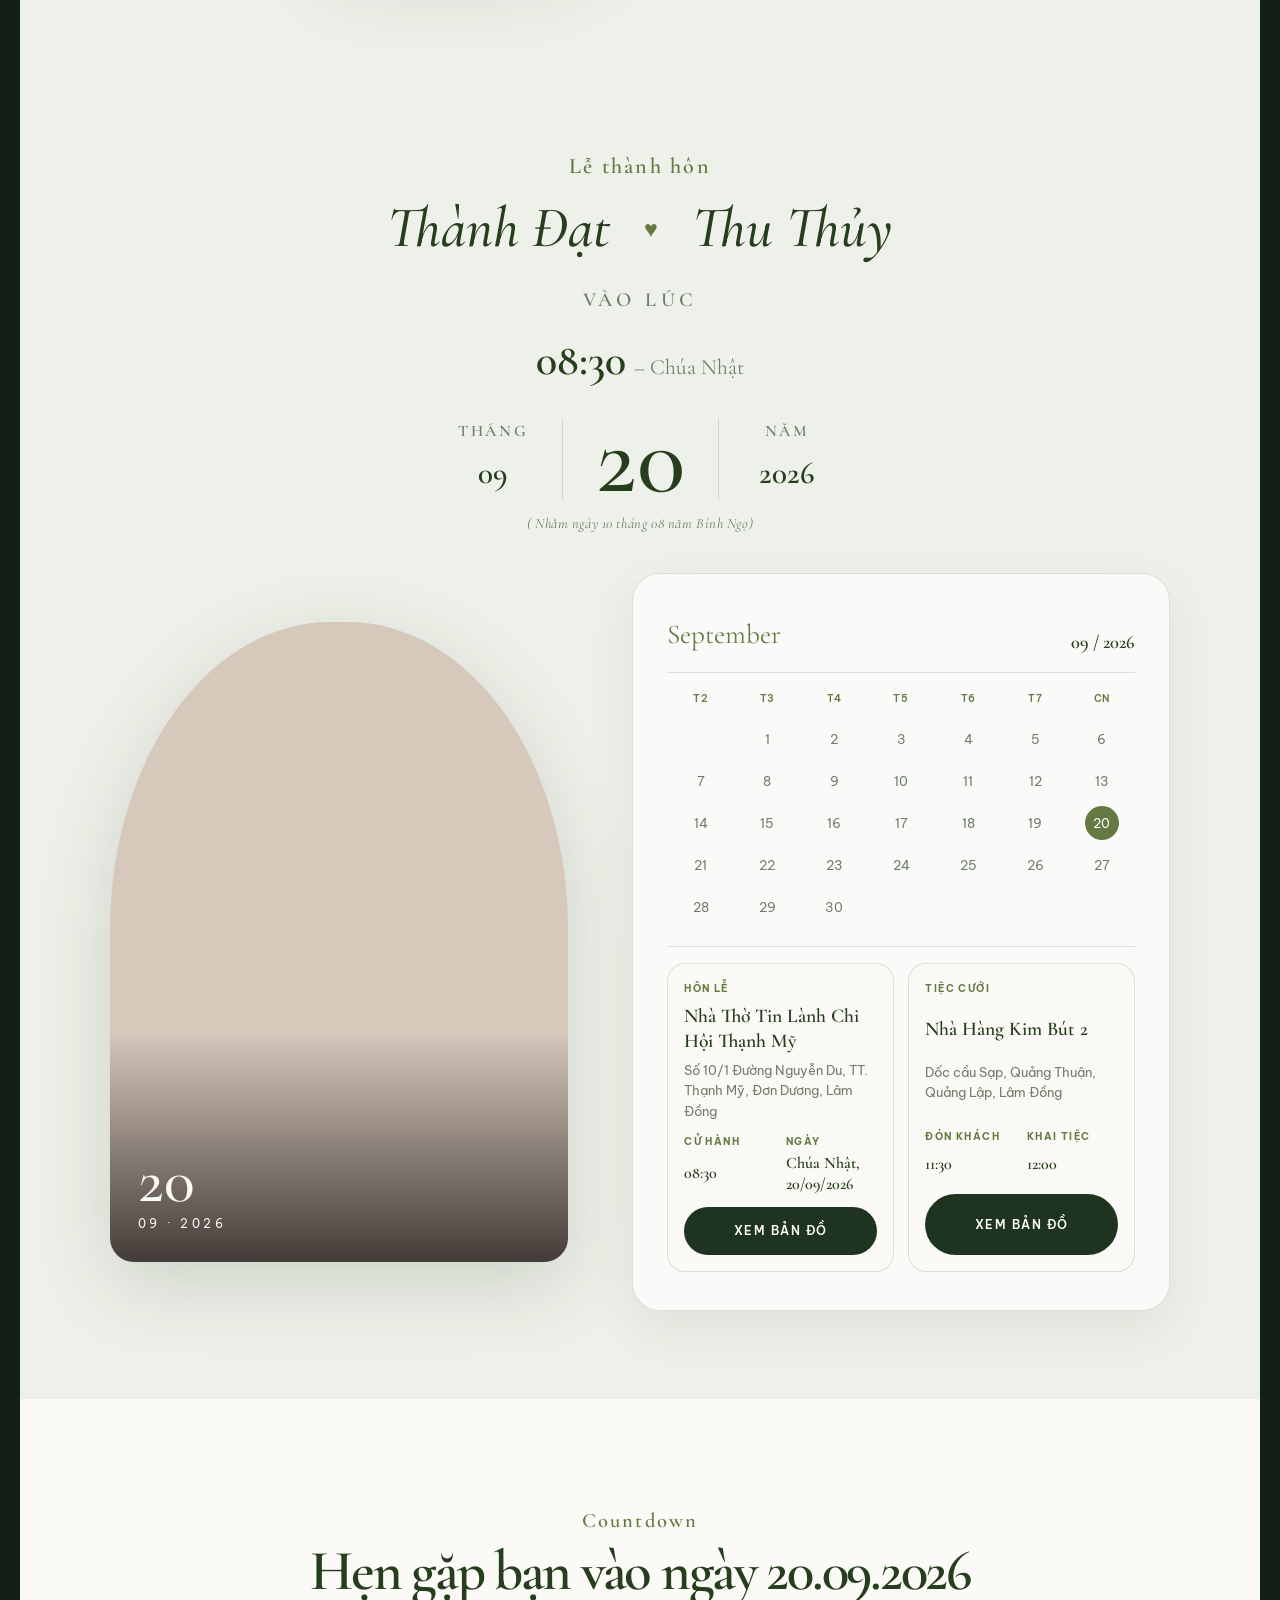
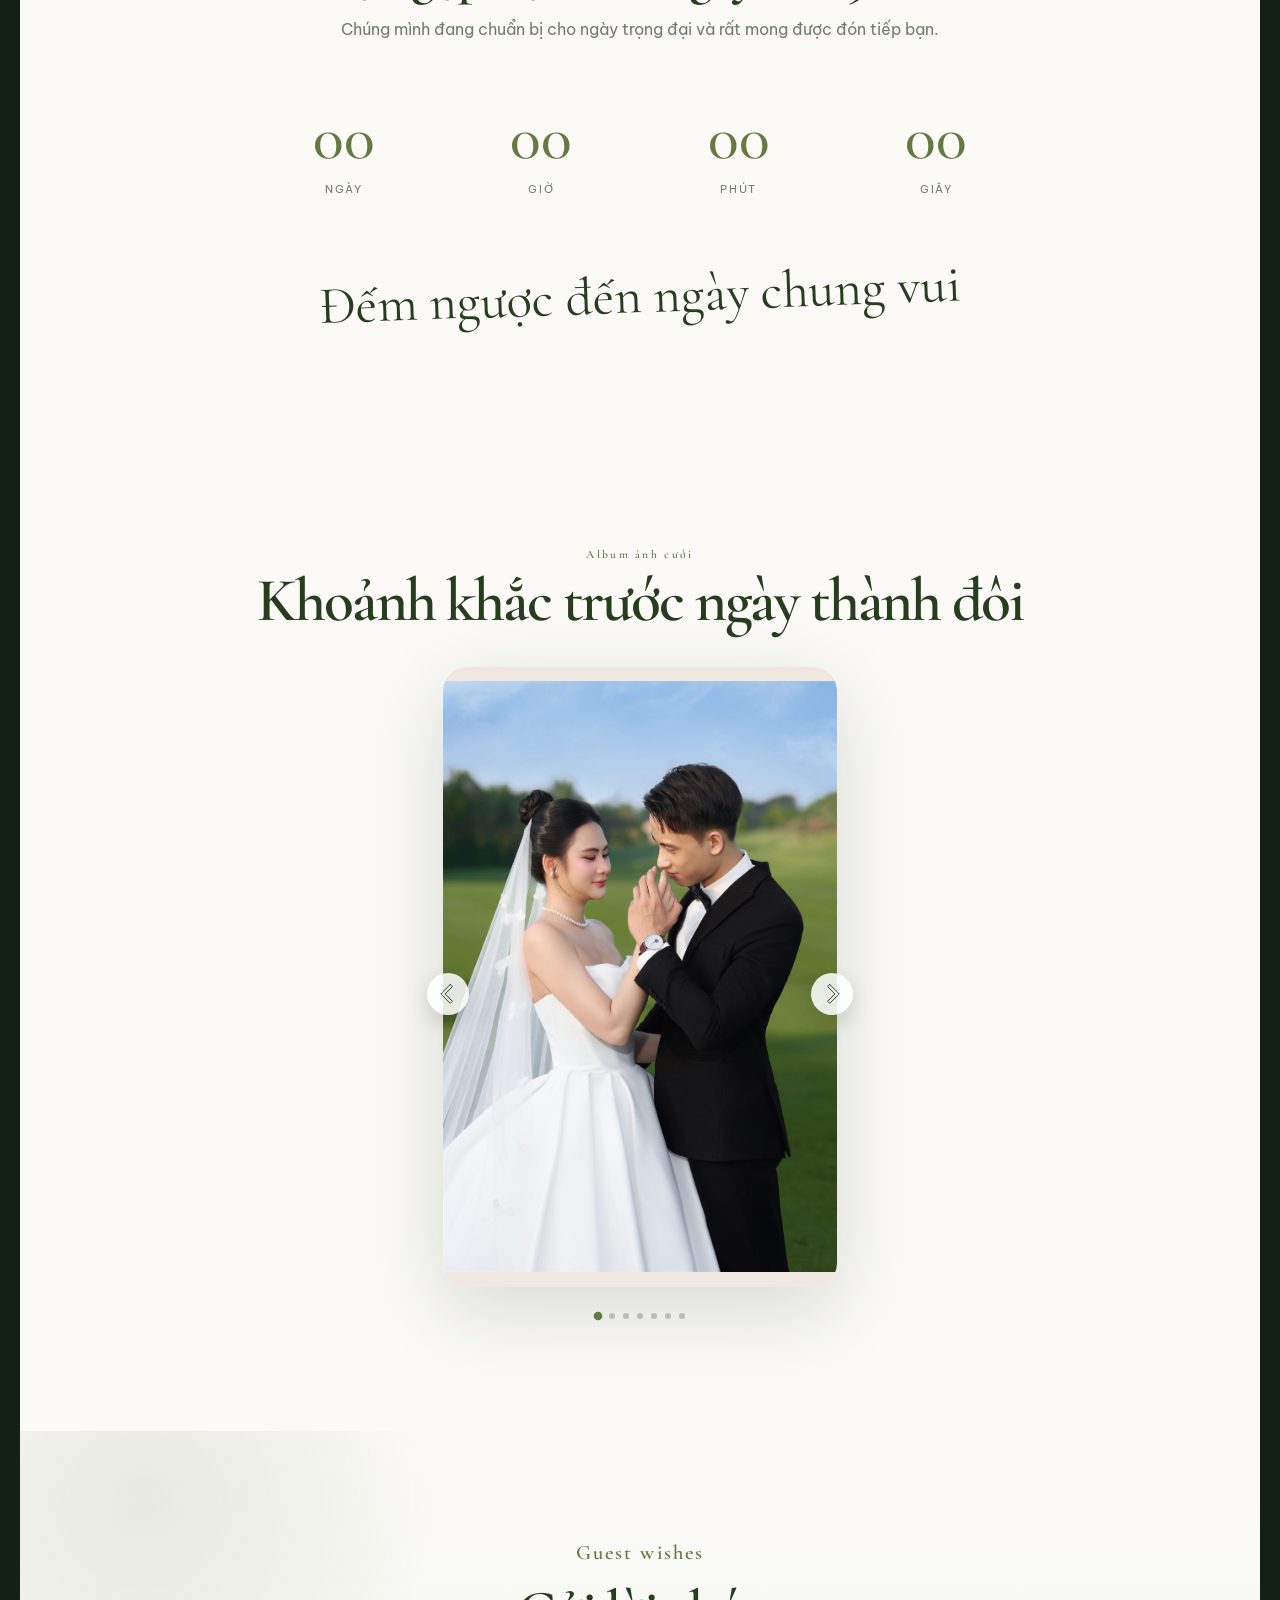
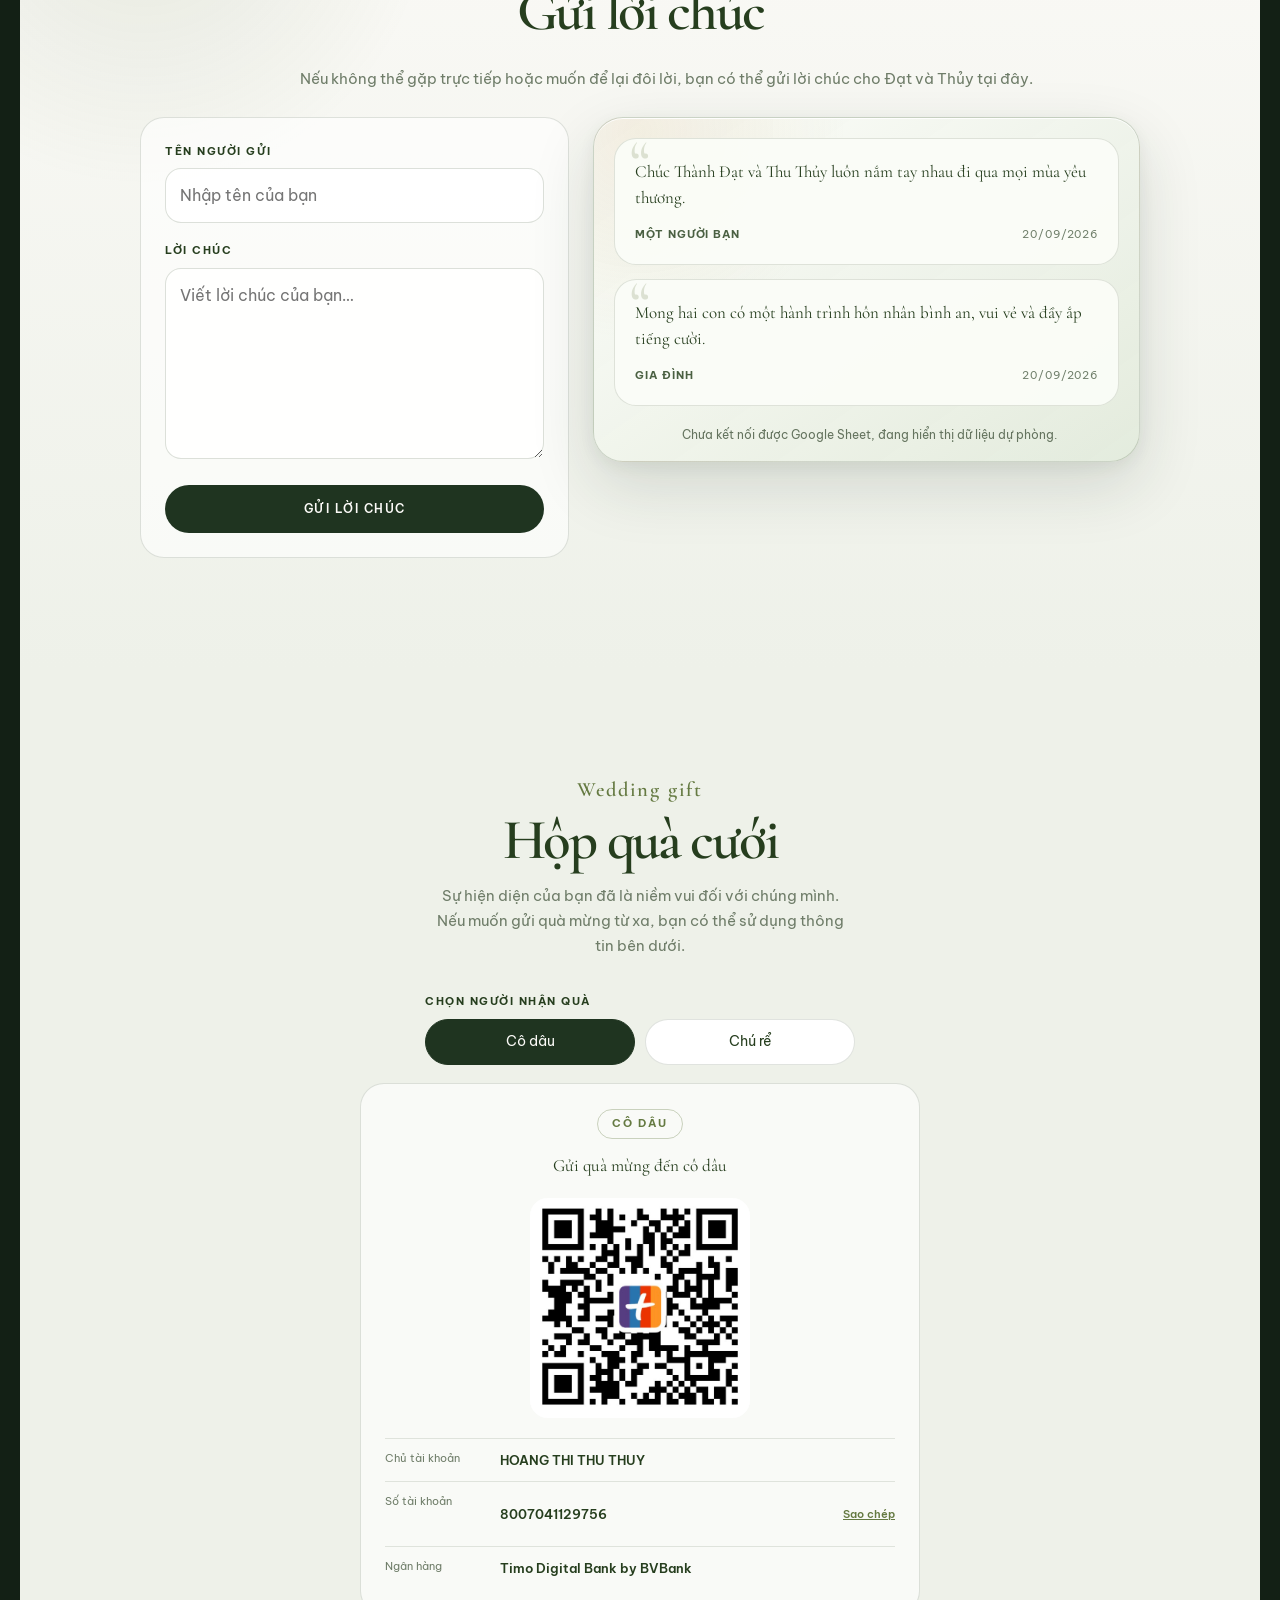
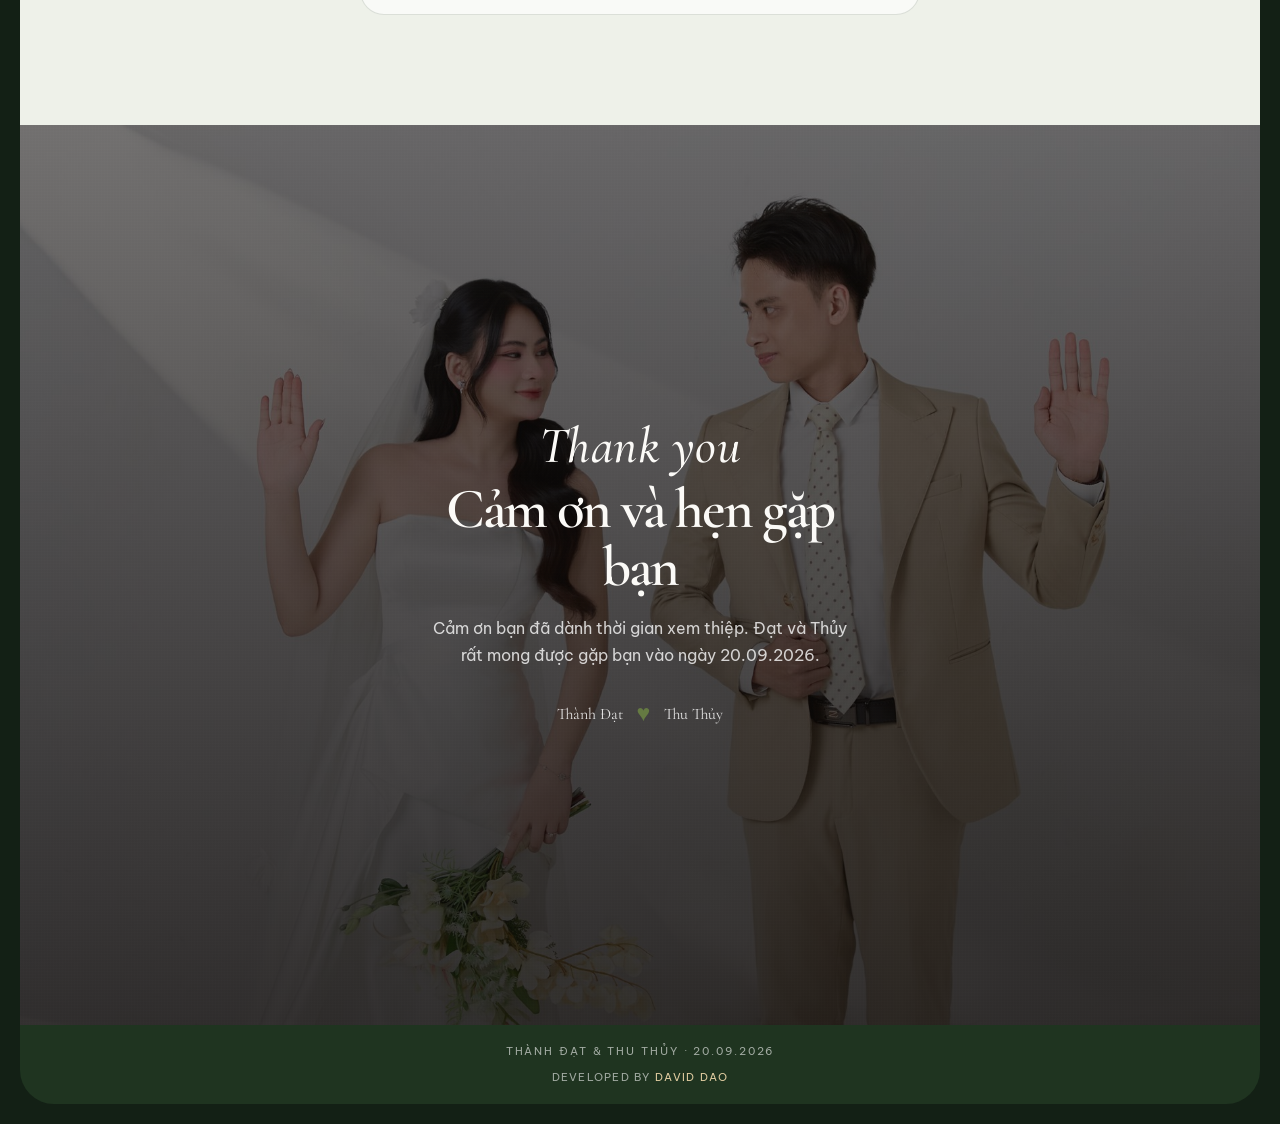
==== commit 456facb0: "Update wedding album title and images" ====
--- a/index.html
+++ b/index.html
@@ -14,7 +14,7 @@
   <link rel="preload" as="image" href="images/web-hero-garden.jpg" fetchpriority="high">
   <link href="https://fonts.googleapis.com/css2?family=Be+Vietnam+Pro:wght@300;400;500;600&family=Cormorant+Garamond:ital,wght@0,500;0,600;0,700;1,400;1,500;1,600&family=Italianno&display=swap" rel="stylesheet">
   <link rel="stylesheet" href="https://cdn.jsdelivr.net/npm/@splidejs/splide@4.1.4/dist/css/splide.min.css">
-  <link rel="stylesheet" href="style.css?v=20260901-12">
+  <link rel="stylesheet" href="style.css?v=20260901-13">
 </head>
 <body class="envelope-opened">
   <script>
@@ -326,7 +326,7 @@
     <section class="gallery paper-section reveal-sequence" id="gallery" data-reveal-sequence>
       <div class="section-heading reveal-sequence__item reveal-sequence__copy">
         <p class="eyebrow">Album ảnh cưới</p>
-        <h2>Album của Đạt &amp; Thủy</h2>
+        <h2>Khoảnh khắc trước ngày thành đôi</h2>
       </div>
 
       <div class="slider splide reveal-sequence__item reveal-sequence__media" id="weddingSlider" aria-label="Album ảnh cưới">
@@ -339,36 +339,31 @@
             </li>
             <li class="splide__slide">
               <button class="slide" type="button" aria-label="Xem ảnh cưới 2">
-                <img src="images/web-gallery-1.jpg" alt="Thành Đạt và Thu Thủy dưới tán cây trên sân golf" loading="lazy" decoding="async">
+                <img src="images/web-gallery-3.jpg" alt="Khoảnh khắc vui tươi của Thành Đạt và Thu Thủy" loading="lazy" decoding="async">
               </button>
             </li>
             <li class="splide__slide">
               <button class="slide" type="button" aria-label="Xem ảnh cưới 3">
-                <img src="images/web-gallery-3.jpg" alt="Khoảnh khắc vui tươi của Thành Đạt và Thu Thủy" loading="lazy" decoding="async">
+                <img src="images/web-gallery-4.jpg" alt="Thành Đạt và Thu Thủy khiêu vũ trên thảm cỏ" loading="lazy" decoding="async">
               </button>
             </li>
             <li class="splide__slide">
               <button class="slide" type="button" aria-label="Xem ảnh cưới 4">
-                <img src="images/web-gallery-4.jpg" alt="Thành Đạt và Thu Thủy khiêu vũ trên thảm cỏ" loading="lazy" decoding="async">
+                <img src="images/web-gallery-5.jpg" alt="Khoảnh khắc đời thường của Thành Đạt và Thu Thủy" loading="lazy" decoding="async">
               </button>
             </li>
             <li class="splide__slide">
               <button class="slide" type="button" aria-label="Xem ảnh cưới 5">
-                <img src="images/web-gallery-5.jpg" alt="Khoảnh khắc đời thường của Thành Đạt và Thu Thủy" loading="lazy" decoding="async">
+                <img src="images/web-gallery-6.jpg" alt="Thành Đạt và Thu Thủy trong studio trắng" loading="lazy" decoding="async">
               </button>
             </li>
             <li class="splide__slide">
               <button class="slide" type="button" aria-label="Xem ảnh cưới 6">
-                <img src="images/web-gallery-6.jpg" alt="Thành Đạt và Thu Thủy trong studio trắng" loading="lazy" decoding="async">
+                <img src="images/web-gallery-7.jpg" alt="Ảnh chân dung cưới phong cách tối giản" loading="lazy" decoding="async">
               </button>
             </li>
             <li class="splide__slide">
               <button class="slide" type="button" aria-label="Xem ảnh cưới 7">
-                <img src="images/web-gallery-7.jpg" alt="Ảnh chân dung cưới phong cách tối giản" loading="lazy" decoding="async">
-              </button>
-            </li>
-            <li class="splide__slide">
-              <button class="slide" type="button" aria-label="Xem ảnh cưới 8">
                 <img src="images/web-gallery-8.jpg" alt="Thành Đạt và Thu Thủy trong lễ phục cưới trên sân golf" loading="lazy" decoding="async">
               </button>
             </li>
--- a/style.css
+++ b/style.css
@@ -1780,14 +1780,14 @@
 }
 
 .gallery .section-heading {
-  max-width: min(100%, 760px);
+  max-width: min(100%, 920px);
   padding-inline: 24px;
 }
 
 .gallery .section-heading h2 {
-  font-size: clamp(2.2rem, 5.6vw, 4.8rem);
+  font-size: clamp(2.2rem, 4.8vw, 4.2rem);
   letter-spacing: -0.035em;
-  white-space: nowrap;
+  text-wrap: balance;
 }
 
 .gallery .section-heading .eyebrow {
@@ -2782,9 +2782,10 @@
   }
 
   .gallery .section-heading h2 {
-    font-size: clamp(1.55rem, 8.4vw, 2.6rem);
+    font-size: clamp(1.9rem, 9vw, 2.75rem);
     letter-spacing: -0.035em;
-    white-space: nowrap;
+    line-height: 1.02;
+    text-wrap: balance;
   }
 
   .slider {
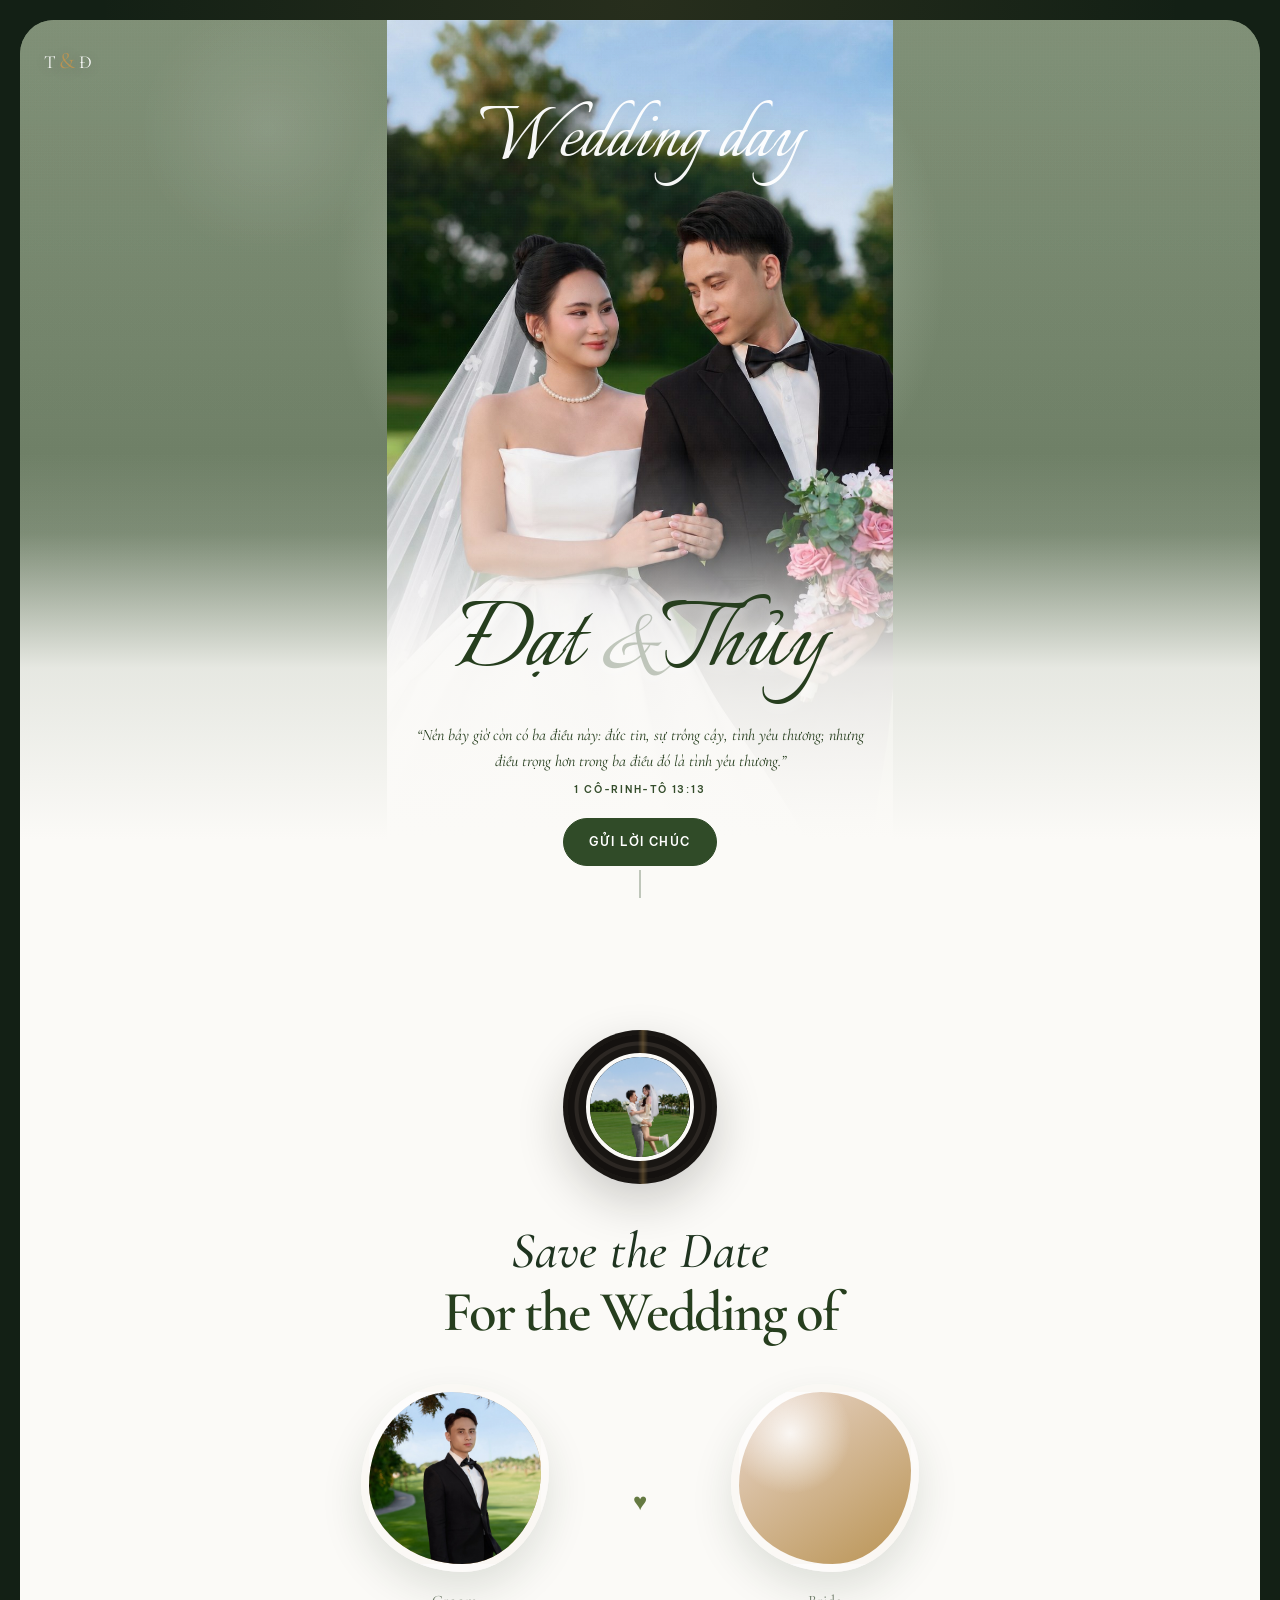
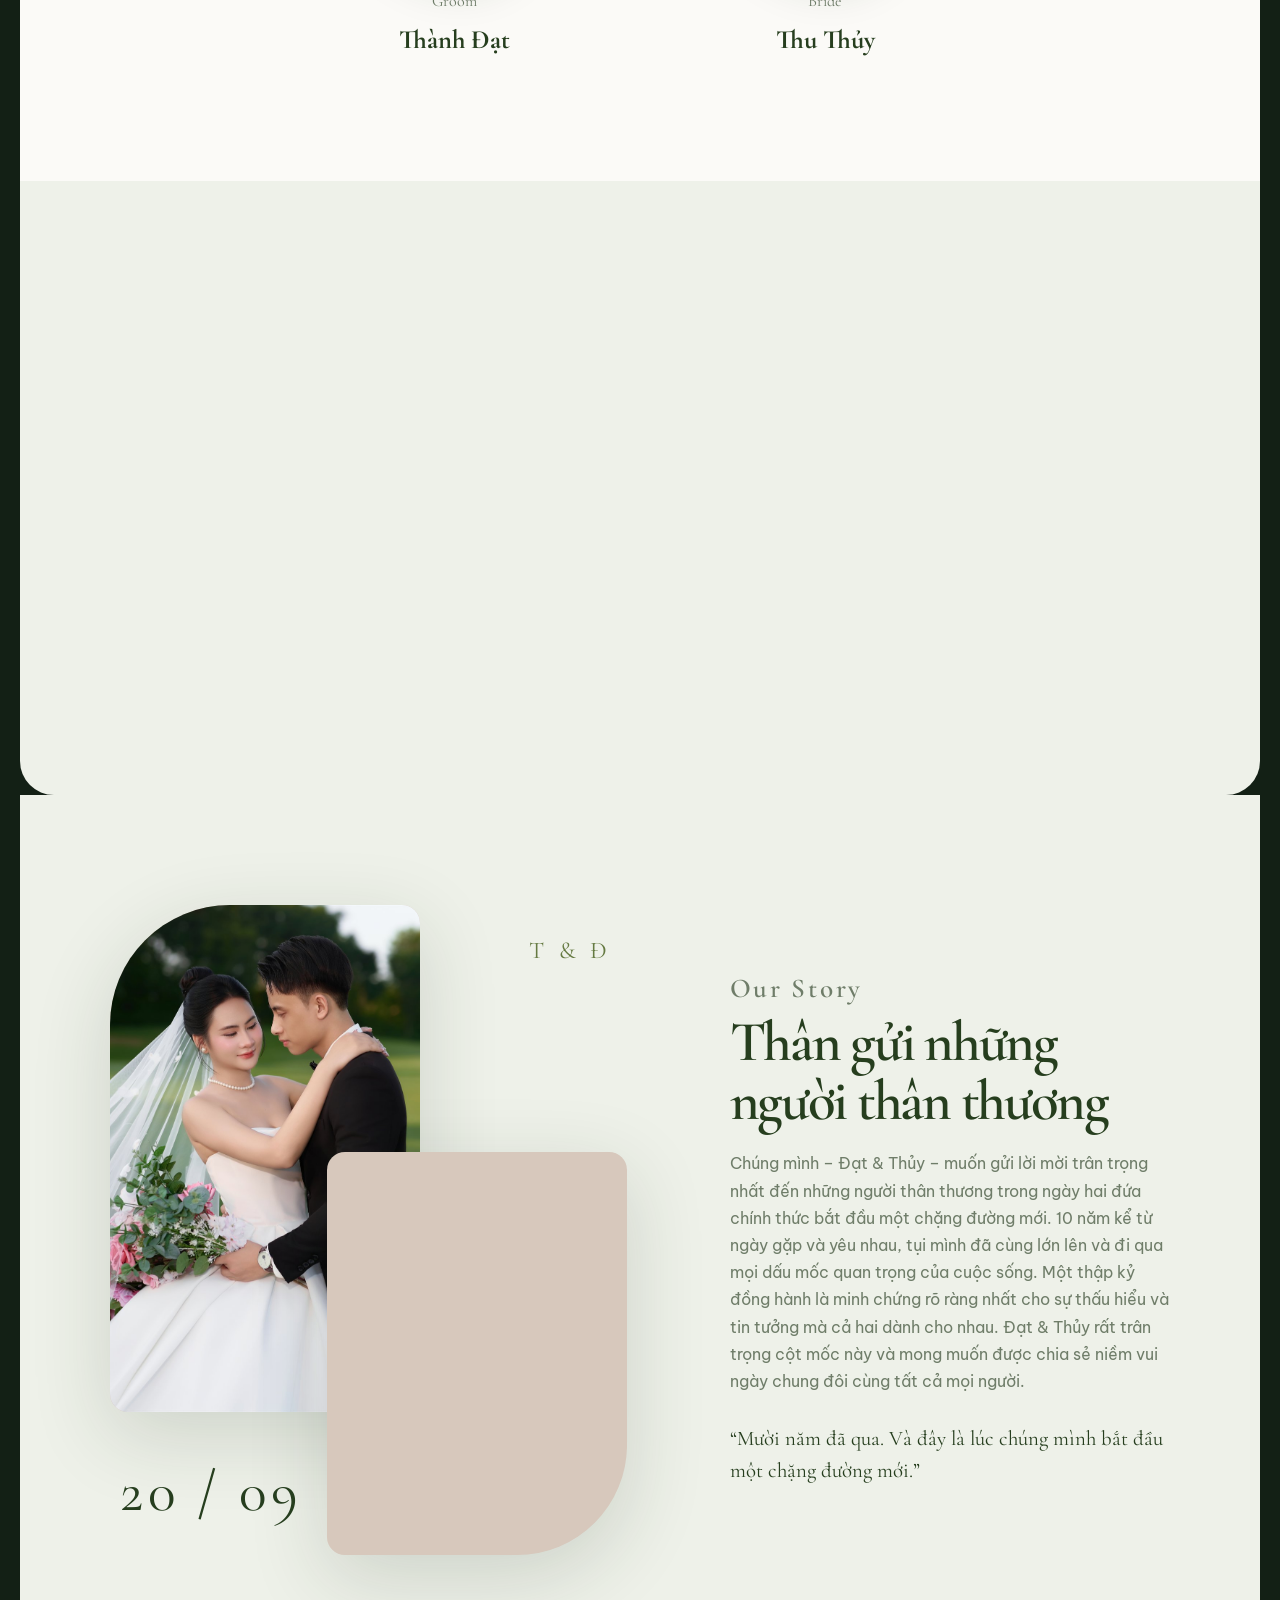
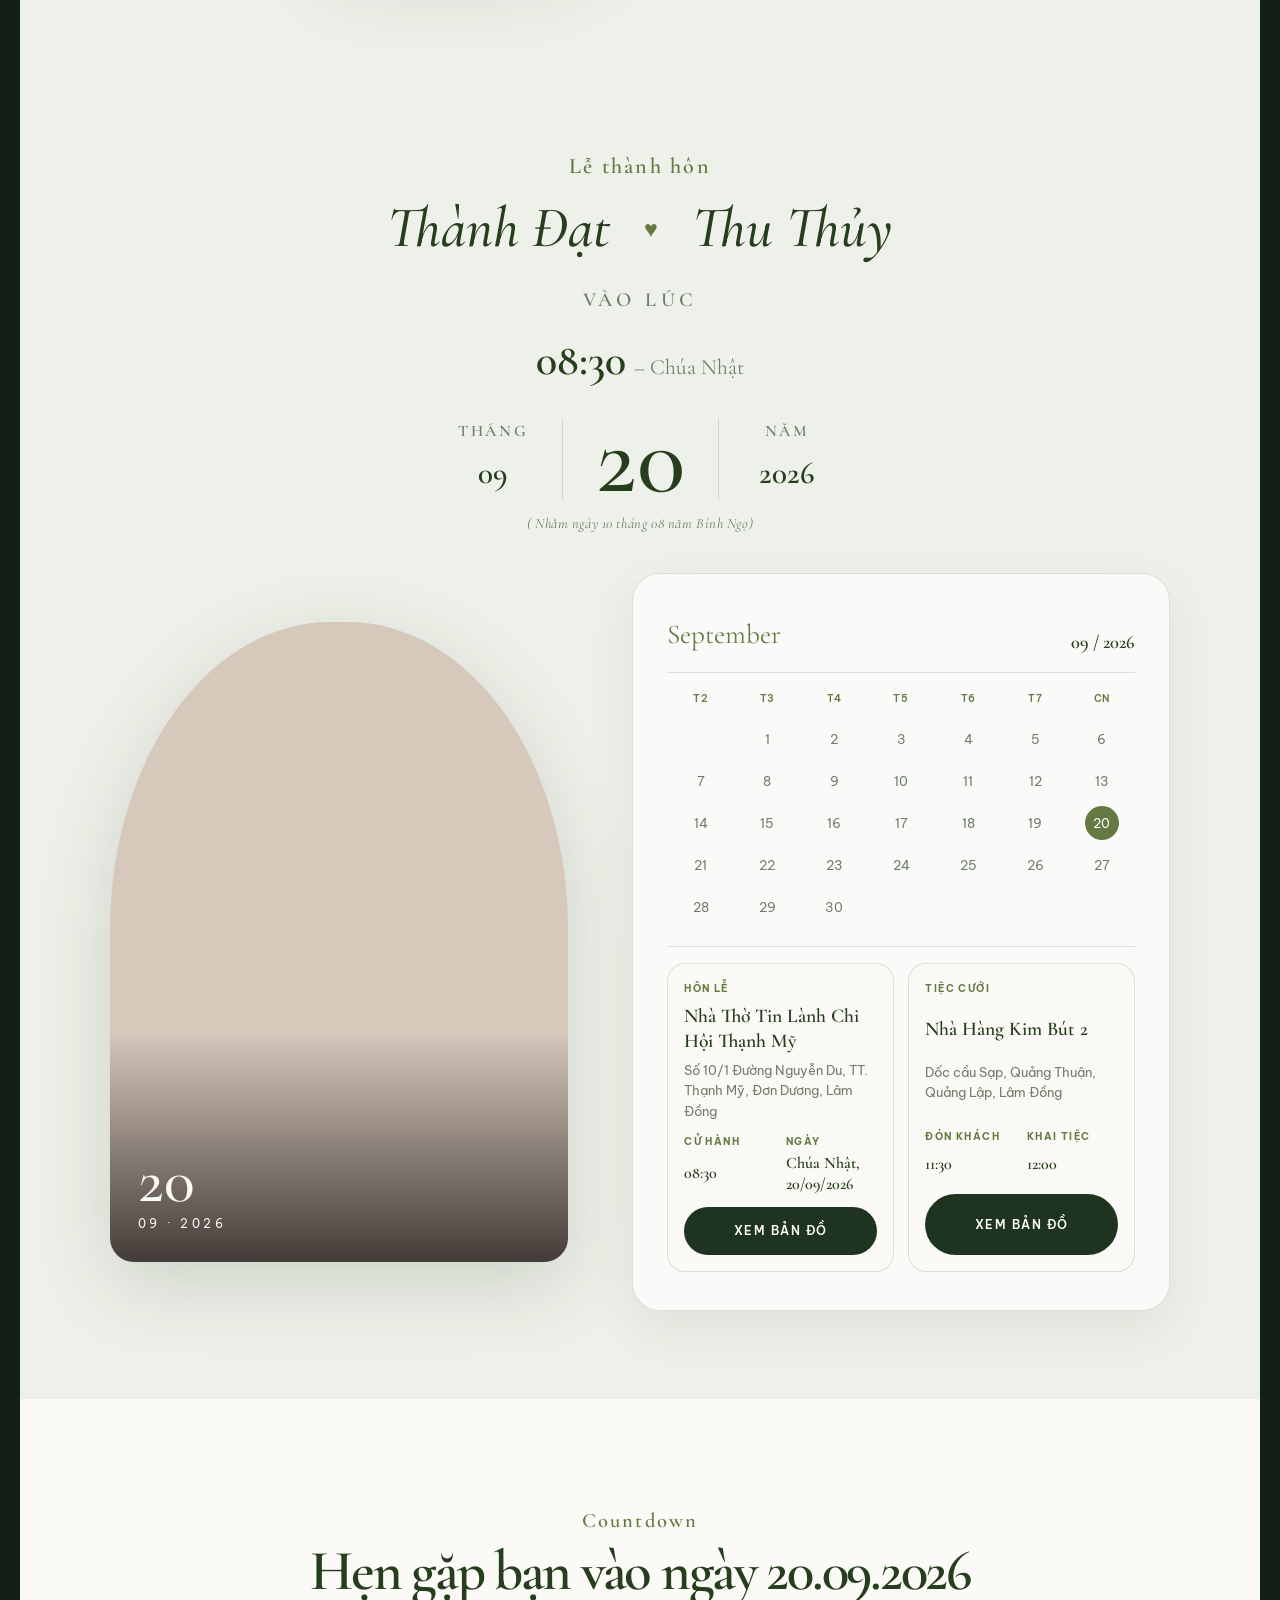
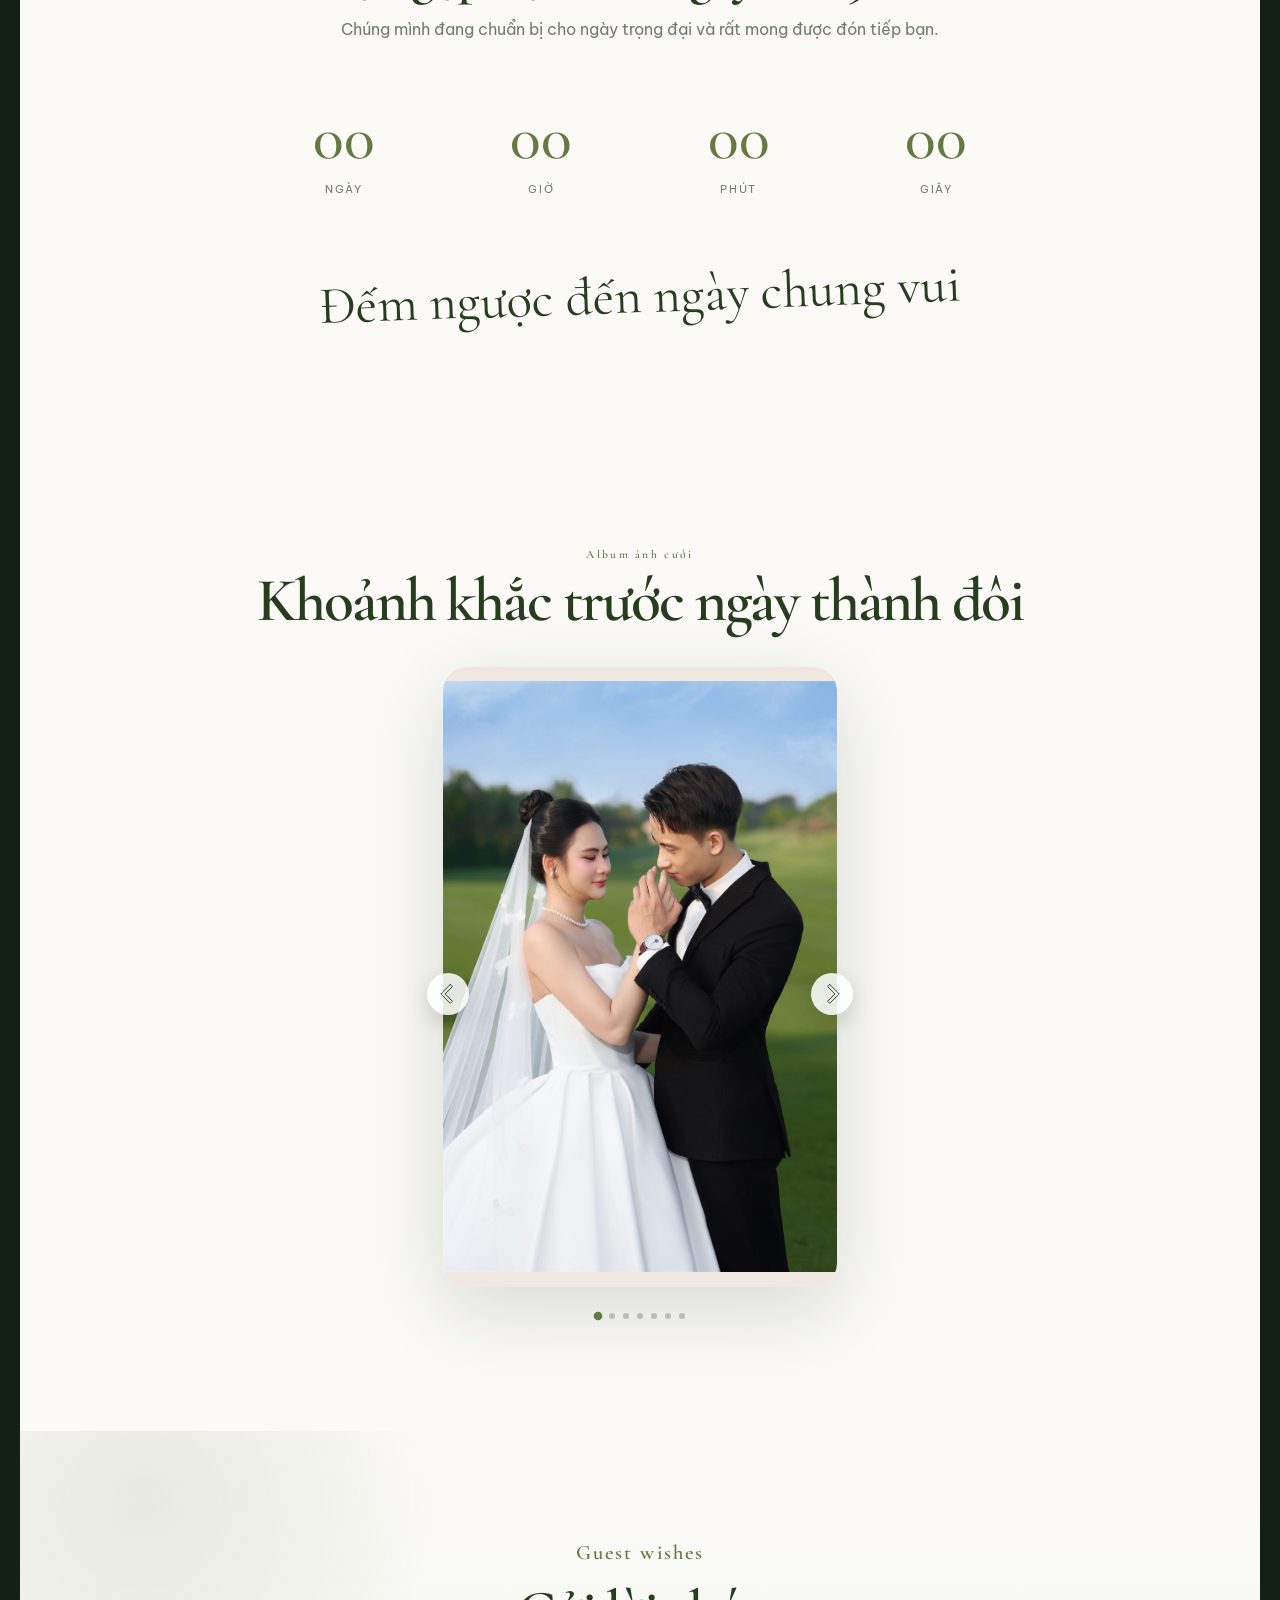
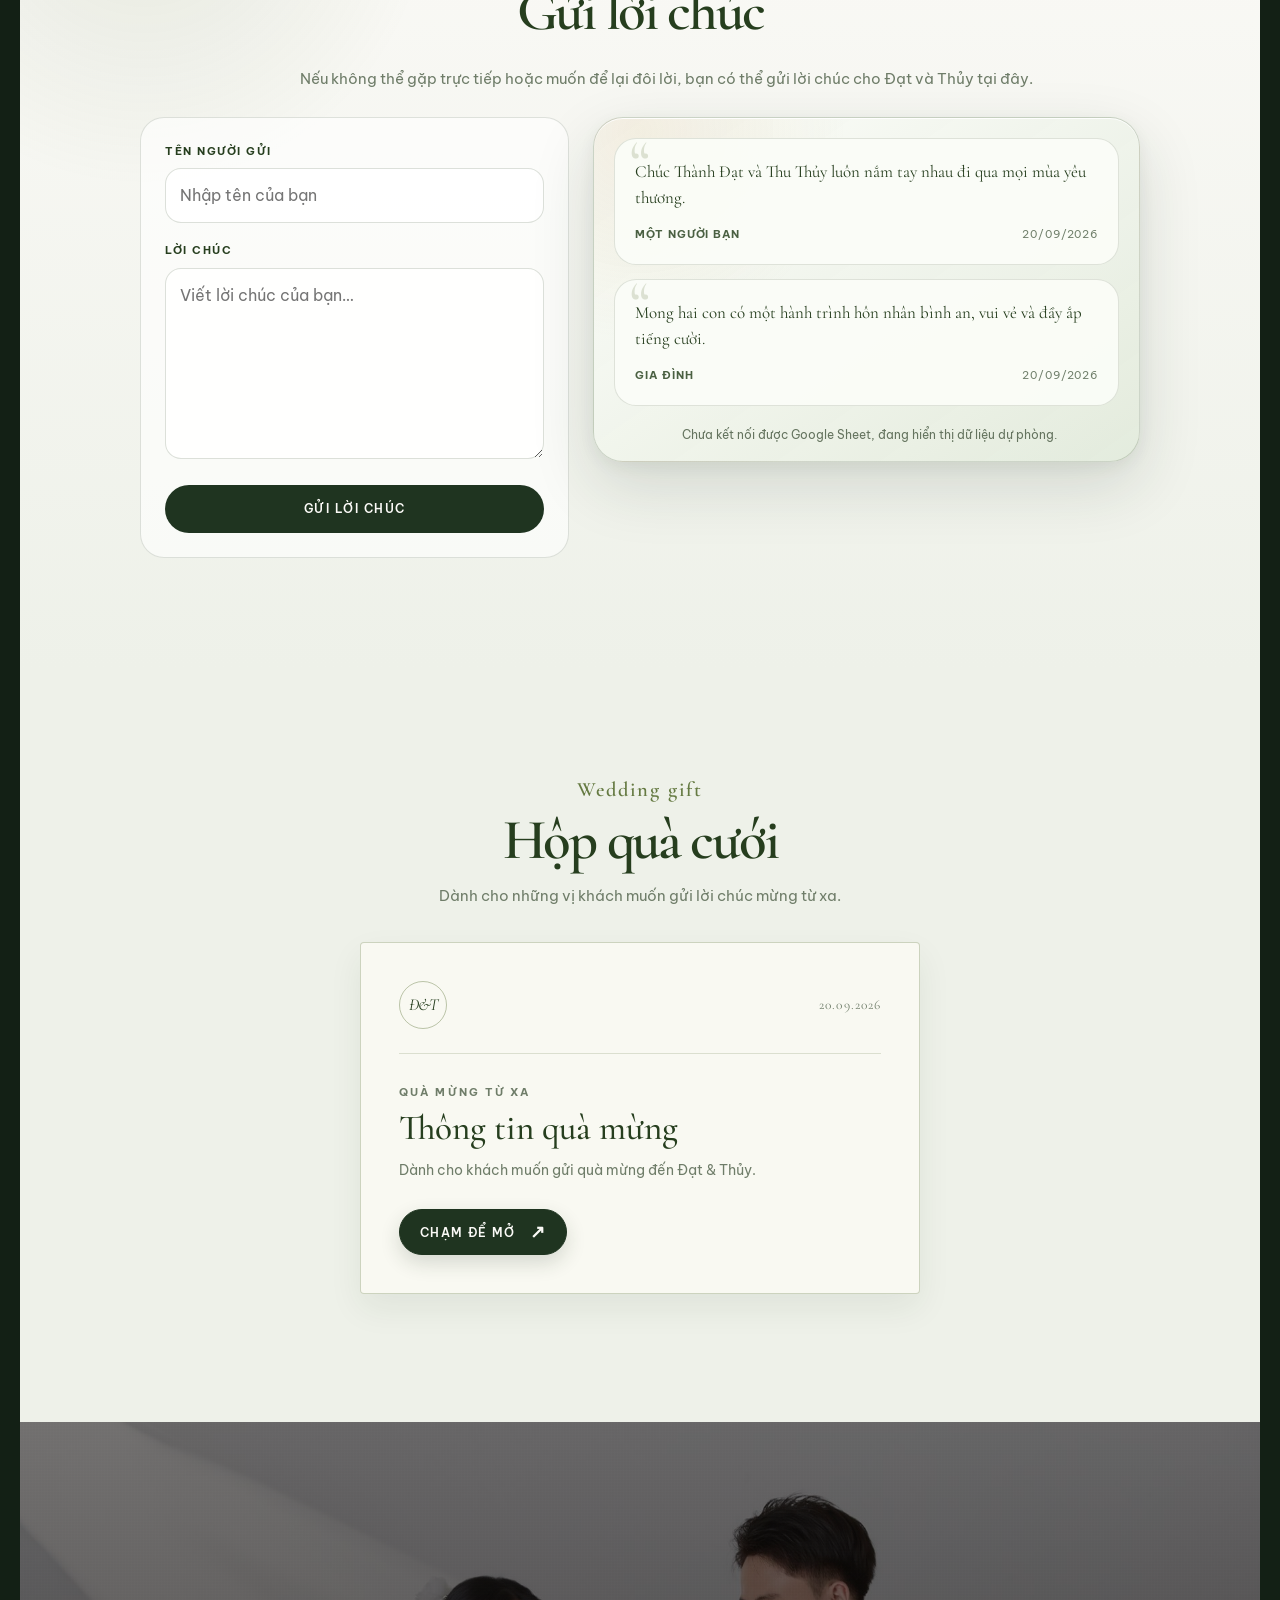
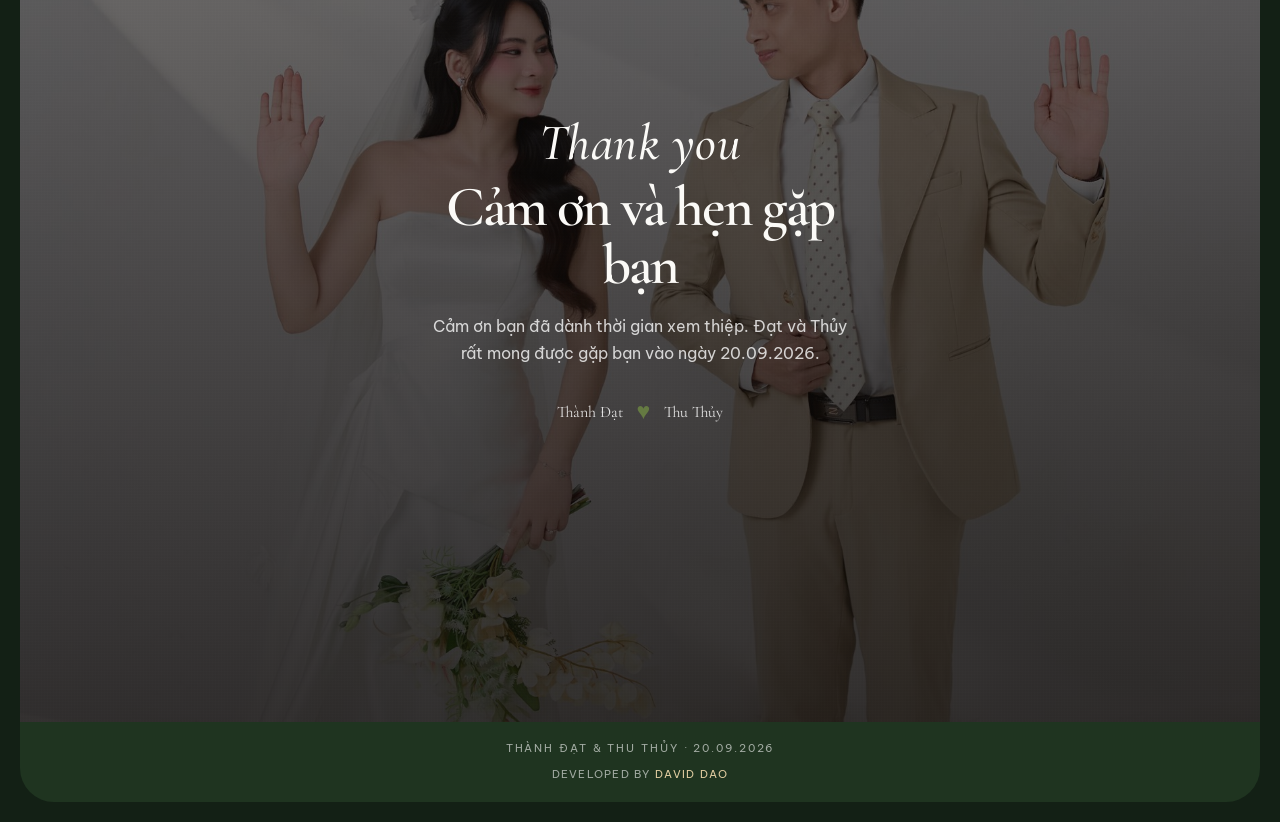
==== commit 5afbc408: "Refine wedding gift disclosure" ====
--- a/index.html
+++ b/index.html
@@ -14,7 +14,7 @@
   <link rel="preload" as="image" href="images/web-hero-garden.jpg" fetchpriority="high">
   <link href="https://fonts.googleapis.com/css2?family=Be+Vietnam+Pro:wght@300;400;500;600&family=Cormorant+Garamond:ital,wght@0,500;0,600;0,700;1,400;1,500;1,600&family=Italianno&display=swap" rel="stylesheet">
   <link rel="stylesheet" href="https://cdn.jsdelivr.net/npm/@splidejs/splide@4.1.4/dist/css/splide.min.css">
-  <link rel="stylesheet" href="style.css?v=20260901-13">
+  <link rel="stylesheet" href="style.css?v=20260902-4">
 </head>
 <body class="envelope-opened">
   <script>
@@ -414,50 +414,75 @@
       <div class="section-heading reveal-sequence__item reveal-sequence__copy">
         <p class="eyebrow">Wedding gift</p>
         <h2>Hộp quà cưới</h2>
-        <p id="giftIntro">Sự hiện diện của bạn đã là niềm vui đối với chúng mình. Nếu muốn gửi quà mừng từ xa, bạn có thể sử dụng thông tin bên dưới.</p>
+        <p>Dành cho những vị khách muốn gửi lời chúc mừng từ xa.</p>
       </div>
 
       <div class="gift__layout">
-        <div class="gift-recipient reveal-sequence__item reveal-sequence__copy">
-          <fieldset class="recipient-picker">
-            <legend>Chọn người nhận quà</legend>
-            <div class="recipient-picker__options">
-              <label>
-                <input type="radio" name="recipient" value="bride" checked>
-                <span>Cô dâu</span>
-              </label>
-              <label>
-                <input type="radio" name="recipient" value="groom">
-                <span>Chú rể</span>
-              </label>
+        <button
+          class="gift-disclosure reveal-sequence__item reveal-sequence__copy"
+          id="giftRevealButton"
+          type="button"
+          aria-expanded="false"
+          aria-controls="giftDetails"
+        >
+          <span class="gift-disclosure__meta">
+            <span class="gift-disclosure__monogram" aria-hidden="true">Đ&amp;T</span>
+            <span class="gift-disclosure__date">20.09.2026</span>
+          </span>
+          <span class="gift-disclosure__rule" aria-hidden="true"></span>
+          <span class="gift-disclosure__eyebrow">Quà mừng từ xa</span>
+          <strong>Thông tin quà mừng</strong>
+          <span class="gift-disclosure__description">Dành cho khách muốn gửi quà mừng đến Đạt &amp; Thủy.</span>
+          <span class="gift-disclosure__action">
+            <span>Chạm để mở</span>
+            <span aria-hidden="true">↗</span>
+          </span>
+        </button>
+
+        <div class="gift-details" id="giftDetails" role="region" aria-label="Thông tin quà mừng" aria-hidden="true" inert>
+          <div class="gift-details__inner">
+            <div class="gift-recipient">
+              <fieldset class="recipient-picker">
+                <legend>Chọn người nhận quà</legend>
+                <div class="recipient-picker__options">
+                  <label>
+                    <input type="radio" name="recipient" value="bride" checked>
+                    <span>Cô dâu</span>
+                  </label>
+                  <label>
+                    <input type="radio" name="recipient" value="groom">
+                    <span>Chú rể</span>
+                  </label>
+                </div>
+              </fieldset>
             </div>
-          </fieldset>
-        </div>
-
-        <aside class="bank-card reveal-sequence__item reveal-sequence__media" id="bankCard" aria-live="polite">
-          <span class="bank-card__badge" id="recipientBadge">Cô dâu</span>
-          <p id="giftRecipientMessage">Gửi quà mừng đến cô dâu</p>
-          <div class="bank-card__qr">
-            <img id="bankQr" src="images/qr-bride.jpg?v=20260901-1" data-recipient="bride" alt="Mã QR ngân hàng của cô dâu Hoàng Thị Thu Thủy" loading="lazy" decoding="async">
-          </div>
-          <dl class="bank-card__details">
-            <div>
-              <dt>Chủ tài khoản</dt>
-              <dd id="accountName">HOANG THI THU THUY</dd>
-            </div>
-            <div>
-              <dt>Số tài khoản</dt>
-              <dd>
-                <span id="accountNumber">8007041129756</span>
-                <button class="copy-button" id="copyAccount" type="button" aria-label="Sao chép số tài khoản">Sao chép</button>
-              </dd>
-            </div>
-            <div>
-              <dt>Ngân hàng</dt>
-              <dd id="bankName">Timo Digital Bank by BVBank</dd>
-            </div>
-          </dl>
-        </aside>
+
+            <aside class="bank-card" id="bankCard" aria-live="polite">
+              <span class="bank-card__badge" id="recipientBadge">Cô dâu</span>
+              <p id="giftRecipientMessage">Gửi quà mừng đến cô dâu</p>
+              <div class="bank-card__qr">
+                <img id="bankQr" src="images/qr-bride.jpg?v=20260901-1" data-recipient="bride" alt="Mã QR ngân hàng của cô dâu Hoàng Thị Thu Thủy" loading="lazy" decoding="async">
+              </div>
+              <dl class="bank-card__details">
+                <div>
+                  <dt>Chủ tài khoản</dt>
+                  <dd id="accountName">HOANG THI THU THUY</dd>
+                </div>
+                <div>
+                  <dt>Số tài khoản</dt>
+                  <dd>
+                    <span id="accountNumber">8007041129756</span>
+                    <button class="copy-button" id="copyAccount" type="button" aria-label="Sao chép số tài khoản">Sao chép</button>
+                  </dd>
+                </div>
+                <div>
+                  <dt>Ngân hàng</dt>
+                  <dd id="bankName">Timo Digital Bank by BVBank</dd>
+                </div>
+              </dl>
+            </aside>
+          </div>
+        </div>
       </div>
     </section>
 
@@ -511,7 +536,7 @@
   <script src="https://cdn.jsdelivr.net/npm/@splidejs/splide@4.1.4/dist/js/splide.min.js"></script>
   <script src="https://cdn.jsdelivr.net/npm/lenis@1.3.13/dist/lenis.min.js"></script>
   <script src="config.js"></script>
-  <script src="script.js?v=20260901-3"></script>
+  <script src="script.js?v=20260902-2"></script>
   </div>
 </body>
 </html>
--- a/style.css
+++ b/style.css
@@ -1900,6 +1900,192 @@
   max-width: 560px;
 }
 
+.gift-disclosure {
+  appearance: none;
+  background: rgba(252, 250, 245, 0.82);
+  border: 1px solid rgba(101, 122, 66, 0.3);
+  border-radius: 4px;
+  box-shadow: 0 14px 34px rgba(31, 52, 32, 0.07);
+  color: inherit;
+  cursor: pointer;
+  display: block;
+  font: inherit;
+  max-height: 440px;
+  overflow: hidden;
+  padding: clamp(24px, 6vw, 38px);
+  position: relative;
+  text-align: left;
+  transition:
+    border-color 0.3s ease,
+    box-shadow 0.4s ease,
+    max-height 0.65s cubic-bezier(0.22, 1, 0.36, 1),
+    opacity 0.35s ease,
+    padding 0.55s cubic-bezier(0.22, 1, 0.36, 1),
+    transform 0.4s ease,
+    visibility 0s linear 0s;
+  width: 100%;
+}
+
+.gift-disclosure:hover,
+.gift-disclosure:focus-visible {
+  border-color: rgba(101, 122, 66, 0.58);
+  box-shadow: 0 18px 38px rgba(31, 52, 32, 0.1);
+  outline: none;
+  transform: translateY(-3px);
+}
+
+.gift-disclosure:focus-visible {
+  box-shadow:
+    0 0 0 4px rgba(101, 122, 66, 0.12),
+    0 18px 38px rgba(31, 52, 32, 0.1);
+}
+
+.gift-disclosure:active {
+  transform: translateY(0) scale(0.99);
+}
+
+.gift-disclosure.is-opened {
+  border-color: transparent;
+  box-shadow: none;
+  max-height: 0;
+  opacity: 0;
+  padding-block: 0;
+  pointer-events: none;
+  transform: scale(0.96);
+  transition-delay: 0s, 0s, 0s, 0s, 0s, 0s, 0.65s;
+  visibility: hidden;
+}
+
+.gift-disclosure__meta {
+  align-items: center;
+  display: flex;
+  justify-content: space-between;
+  width: 100%;
+}
+
+.gift-disclosure__monogram {
+  align-items: center;
+  border: 1px solid rgba(101, 122, 66, 0.42);
+  border-radius: 50%;
+  color: var(--ink);
+  display: inline-flex;
+  font-family: var(--serif);
+  font-size: 1.05rem;
+  font-style: italic;
+  height: 48px;
+  justify-content: center;
+  letter-spacing: -0.04em;
+  width: 48px;
+}
+
+.gift-disclosure__date {
+  color: var(--muted);
+  font-family: var(--serif);
+  font-size: 0.84rem;
+  letter-spacing: 0.08em;
+}
+
+.gift-disclosure__rule {
+  background: rgba(101, 122, 66, 0.2);
+  display: block;
+  height: 1px;
+  margin: 24px 0 30px;
+  width: 100%;
+}
+
+.gift-disclosure__eyebrow {
+  color: var(--muted);
+  display: block;
+  font-size: 0.66rem;
+  font-weight: 700;
+  letter-spacing: 0.2em;
+  margin: 0 0 8px;
+  text-transform: uppercase;
+}
+
+.gift-disclosure strong {
+  color: var(--ink);
+  display: block;
+  font-family: var(--serif);
+  font-size: clamp(1.65rem, 6vw, 2.2rem);
+  font-weight: 500;
+  line-height: 1.04;
+  margin: 0;
+}
+
+.gift-disclosure__description {
+  color: var(--muted);
+  display: block;
+  font-size: 0.86rem;
+  line-height: 1.65;
+  margin: 12px 0 28px;
+  max-width: 390px;
+}
+
+.gift-disclosure__action {
+  align-items: center;
+  background: var(--dark);
+  border: 1px solid var(--dark);
+  border-radius: 999px;
+  box-shadow: 0 8px 20px rgba(31, 52, 32, 0.16);
+  color: var(--paper);
+  display: inline-flex;
+  font-size: 0.72rem;
+  font-weight: 600;
+  gap: 14px;
+  justify-content: center;
+  letter-spacing: 0.12em;
+  min-height: 46px;
+  padding: 0 20px;
+  text-transform: uppercase;
+  transition: background-color 0.25s ease, box-shadow 0.25s ease;
+}
+
+.gift-disclosure__action span:last-child {
+  font-size: 1.1rem;
+  transition: transform 0.25s ease;
+}
+
+.gift-disclosure:hover .gift-disclosure__action span:last-child,
+.gift-disclosure:focus-visible .gift-disclosure__action span:last-child {
+  transform: translateX(4px);
+}
+
+.gift-disclosure:hover .gift-disclosure__action,
+.gift-disclosure:focus-visible .gift-disclosure__action {
+  background: #294529;
+  box-shadow: 0 10px 24px rgba(31, 52, 32, 0.22);
+}
+
+.gift-details {
+  max-height: 0;
+  opacity: 0;
+  overflow: hidden;
+  pointer-events: none;
+  transform: translateY(-12px);
+  transition:
+    max-height 0.8s cubic-bezier(0.22, 1, 0.36, 1),
+    opacity 0.35s ease,
+    transform 0.65s cubic-bezier(0.22, 1, 0.36, 1),
+    visibility 0s linear 0.8s;
+  visibility: hidden;
+}
+
+.gift-details.is-open {
+  max-height: 1500px;
+  opacity: 1;
+  pointer-events: auto;
+  transform: translateY(0);
+  transition-delay: 0s;
+  visibility: visible;
+}
+
+.gift-details__inner {
+  display: grid;
+  gap: 18px;
+  padding-top: 4px;
+}
+
 .gift-recipient {
   margin-inline: auto;
   max-width: 430px;
@@ -2576,6 +2762,19 @@
   .section-heading > p:last-child {
     font-size: 0.86rem;
     line-height: 1.65;
+  }
+
+  .gift-disclosure__description {
+    margin-bottom: 22px;
+  }
+
+  .gift-disclosure__action {
+    display: flex;
+    font-size: 0.76rem;
+    justify-content: space-between;
+    min-height: 52px;
+    padding-inline: 20px;
+    width: 100%;
   }
 
   .event {
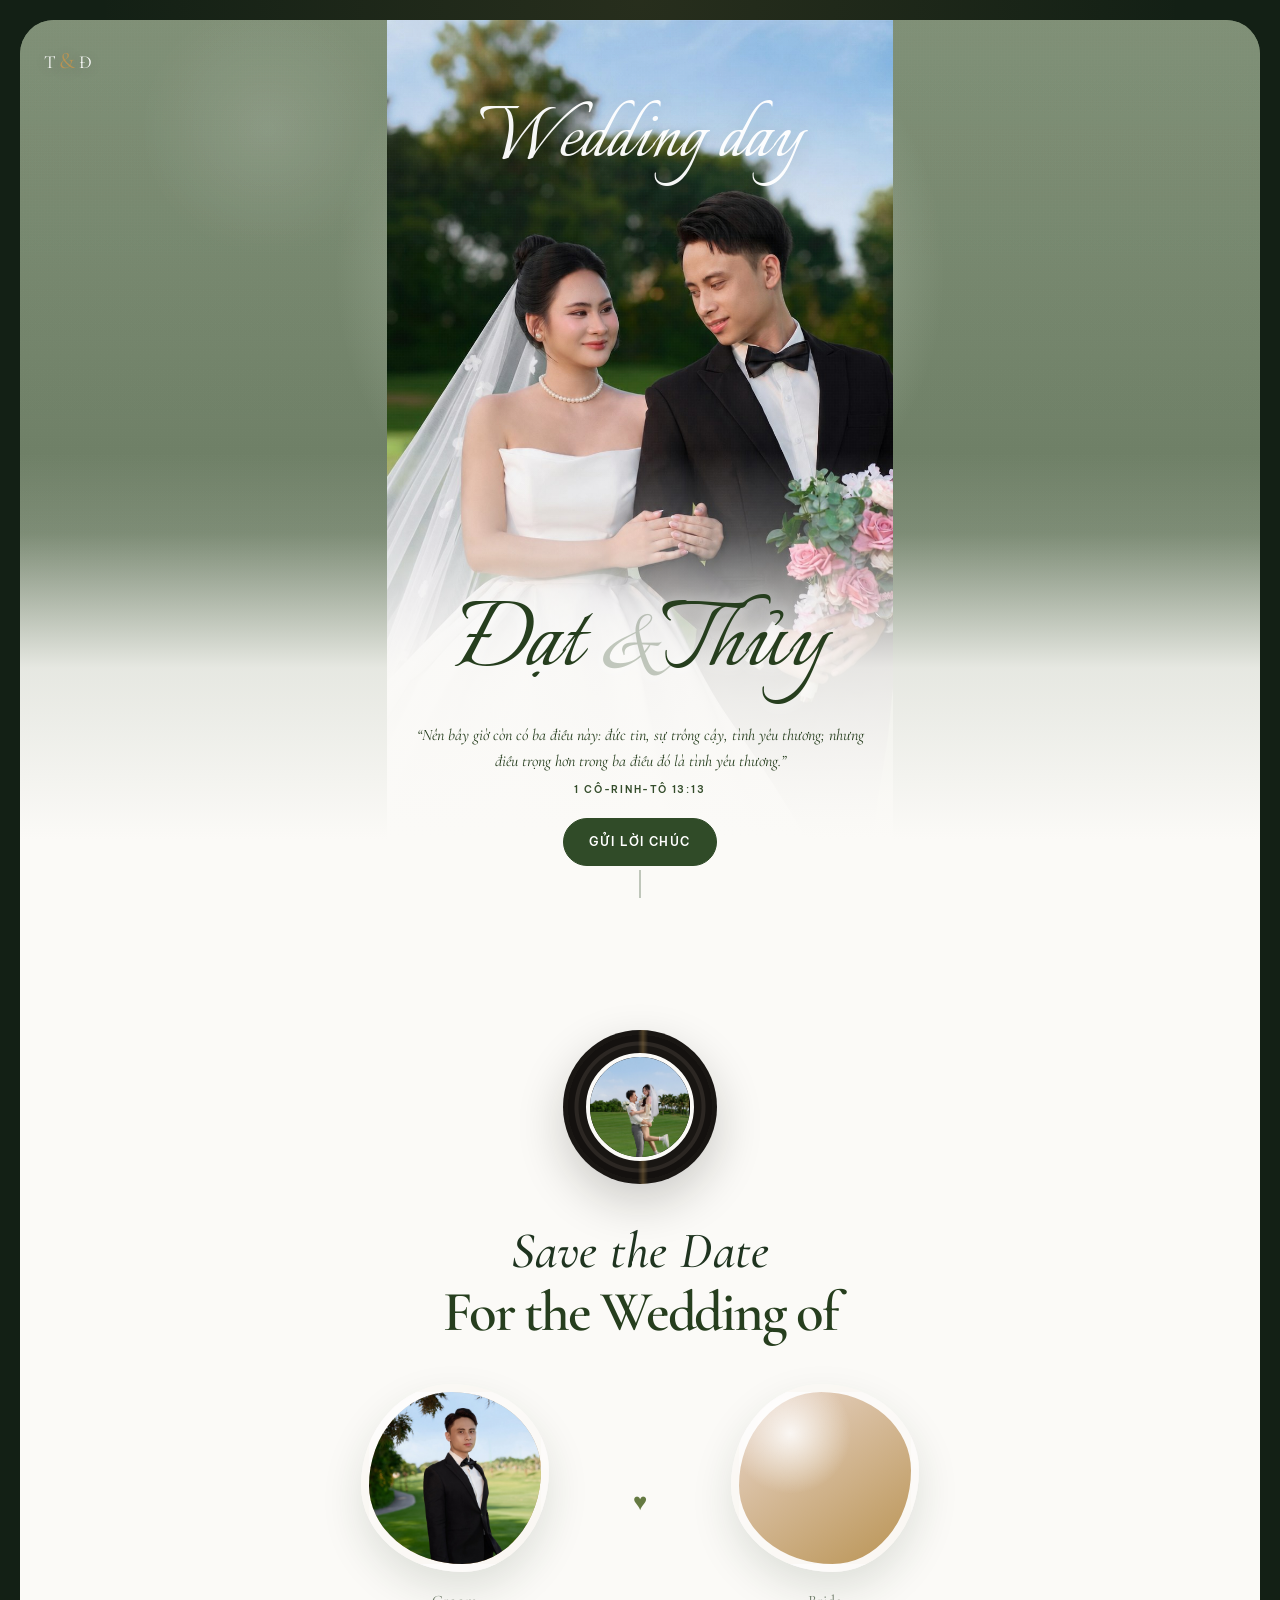
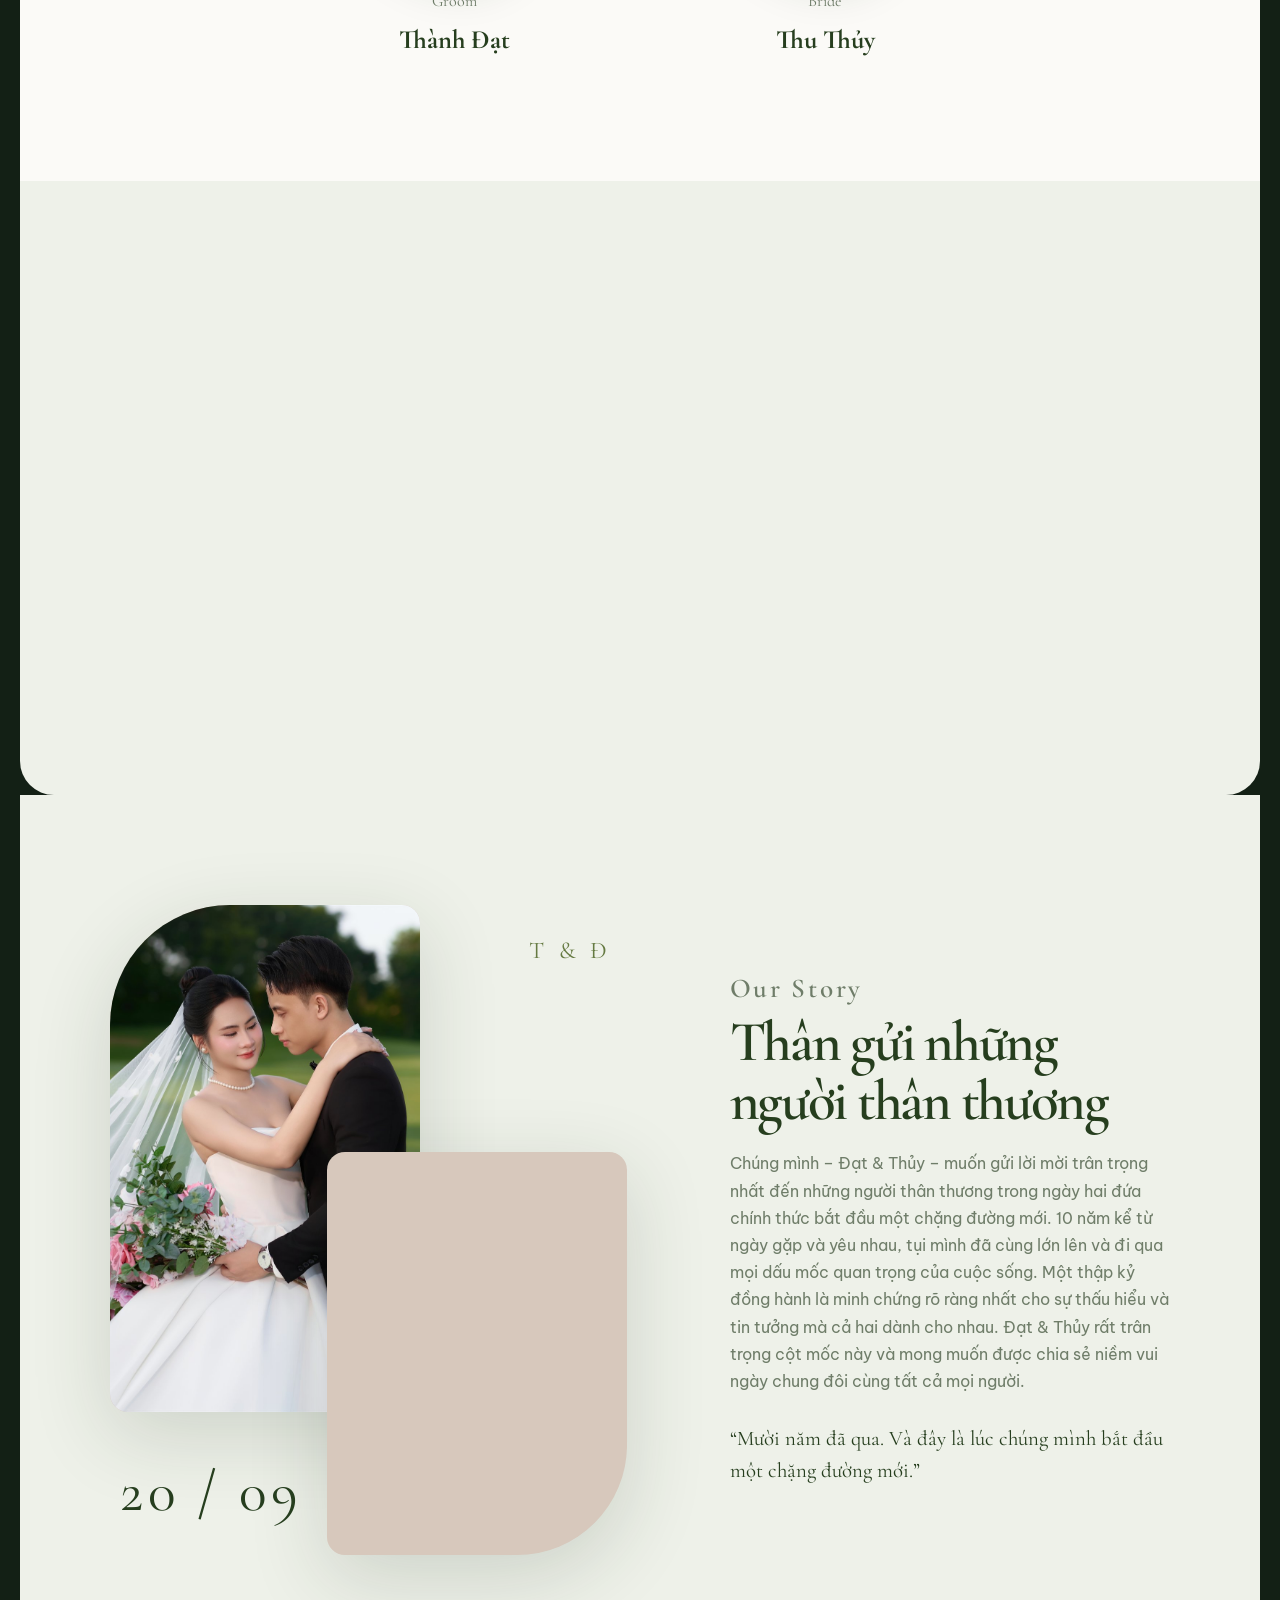
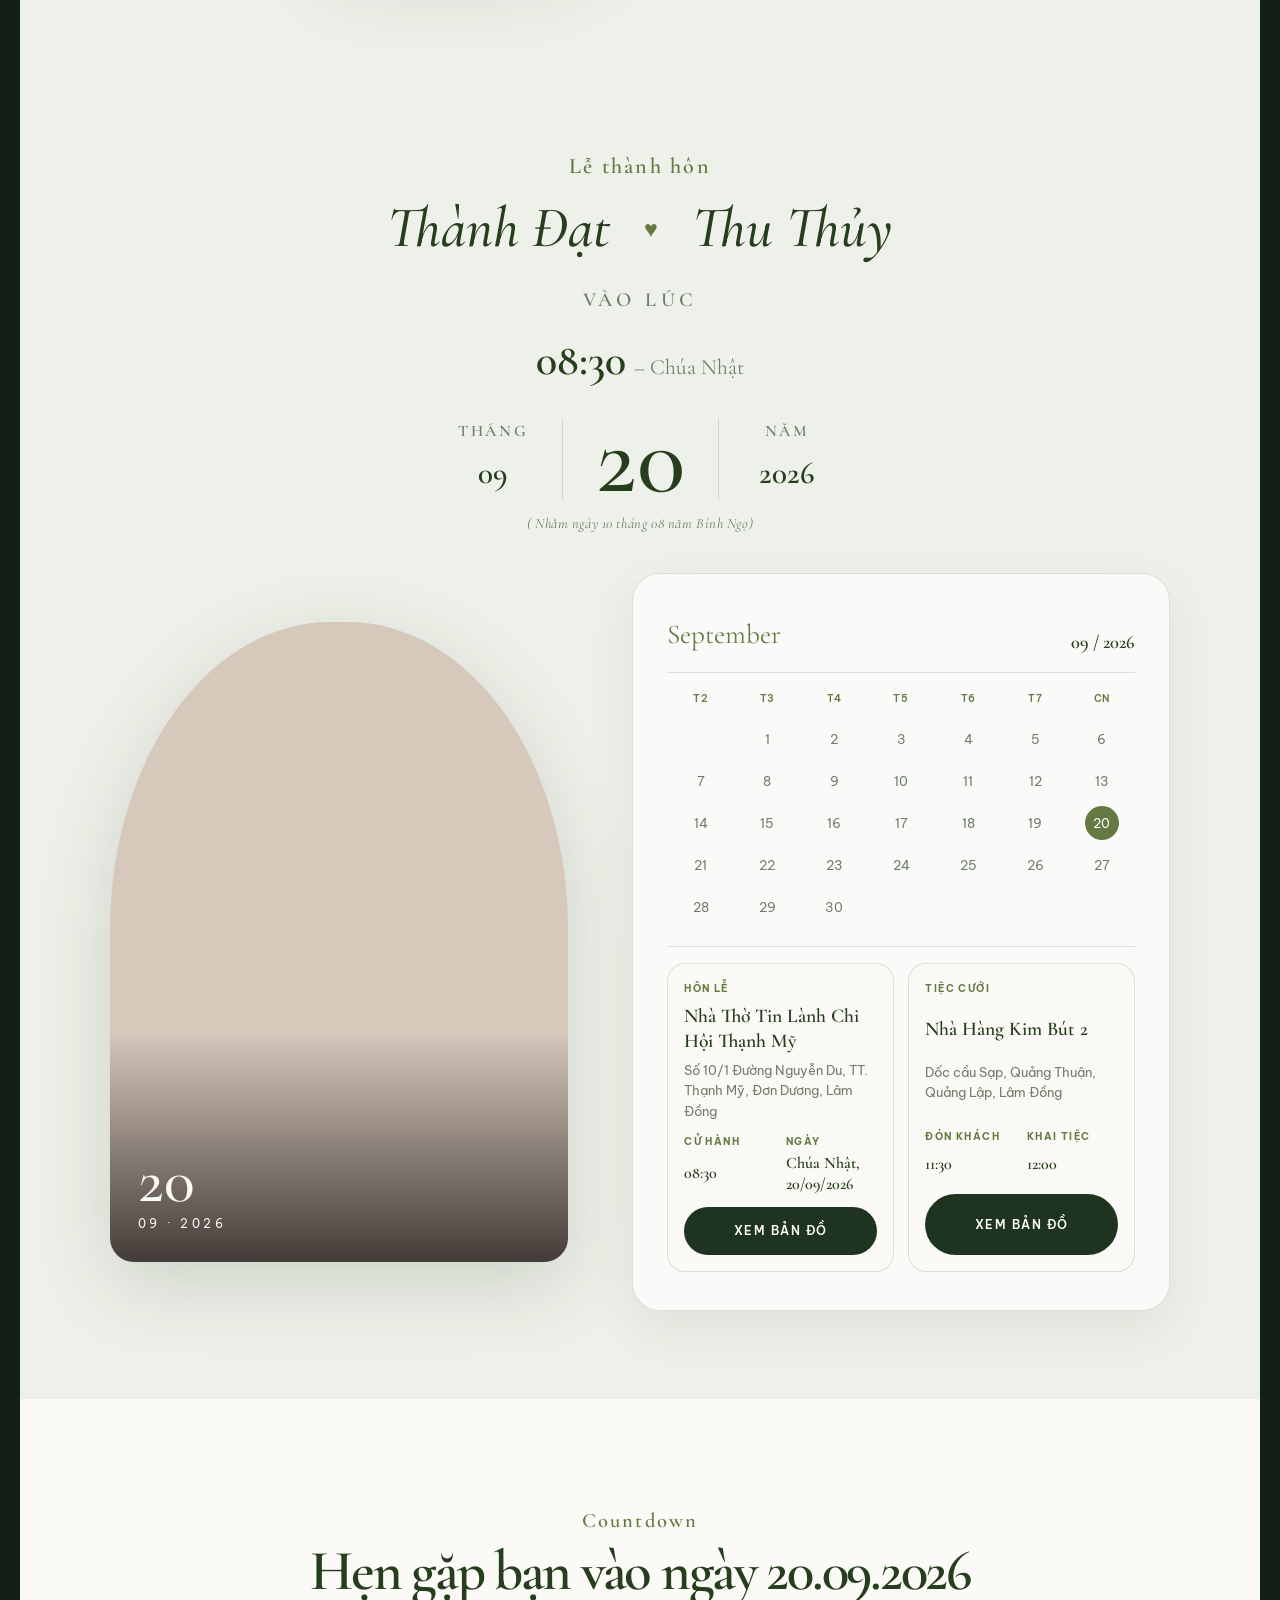
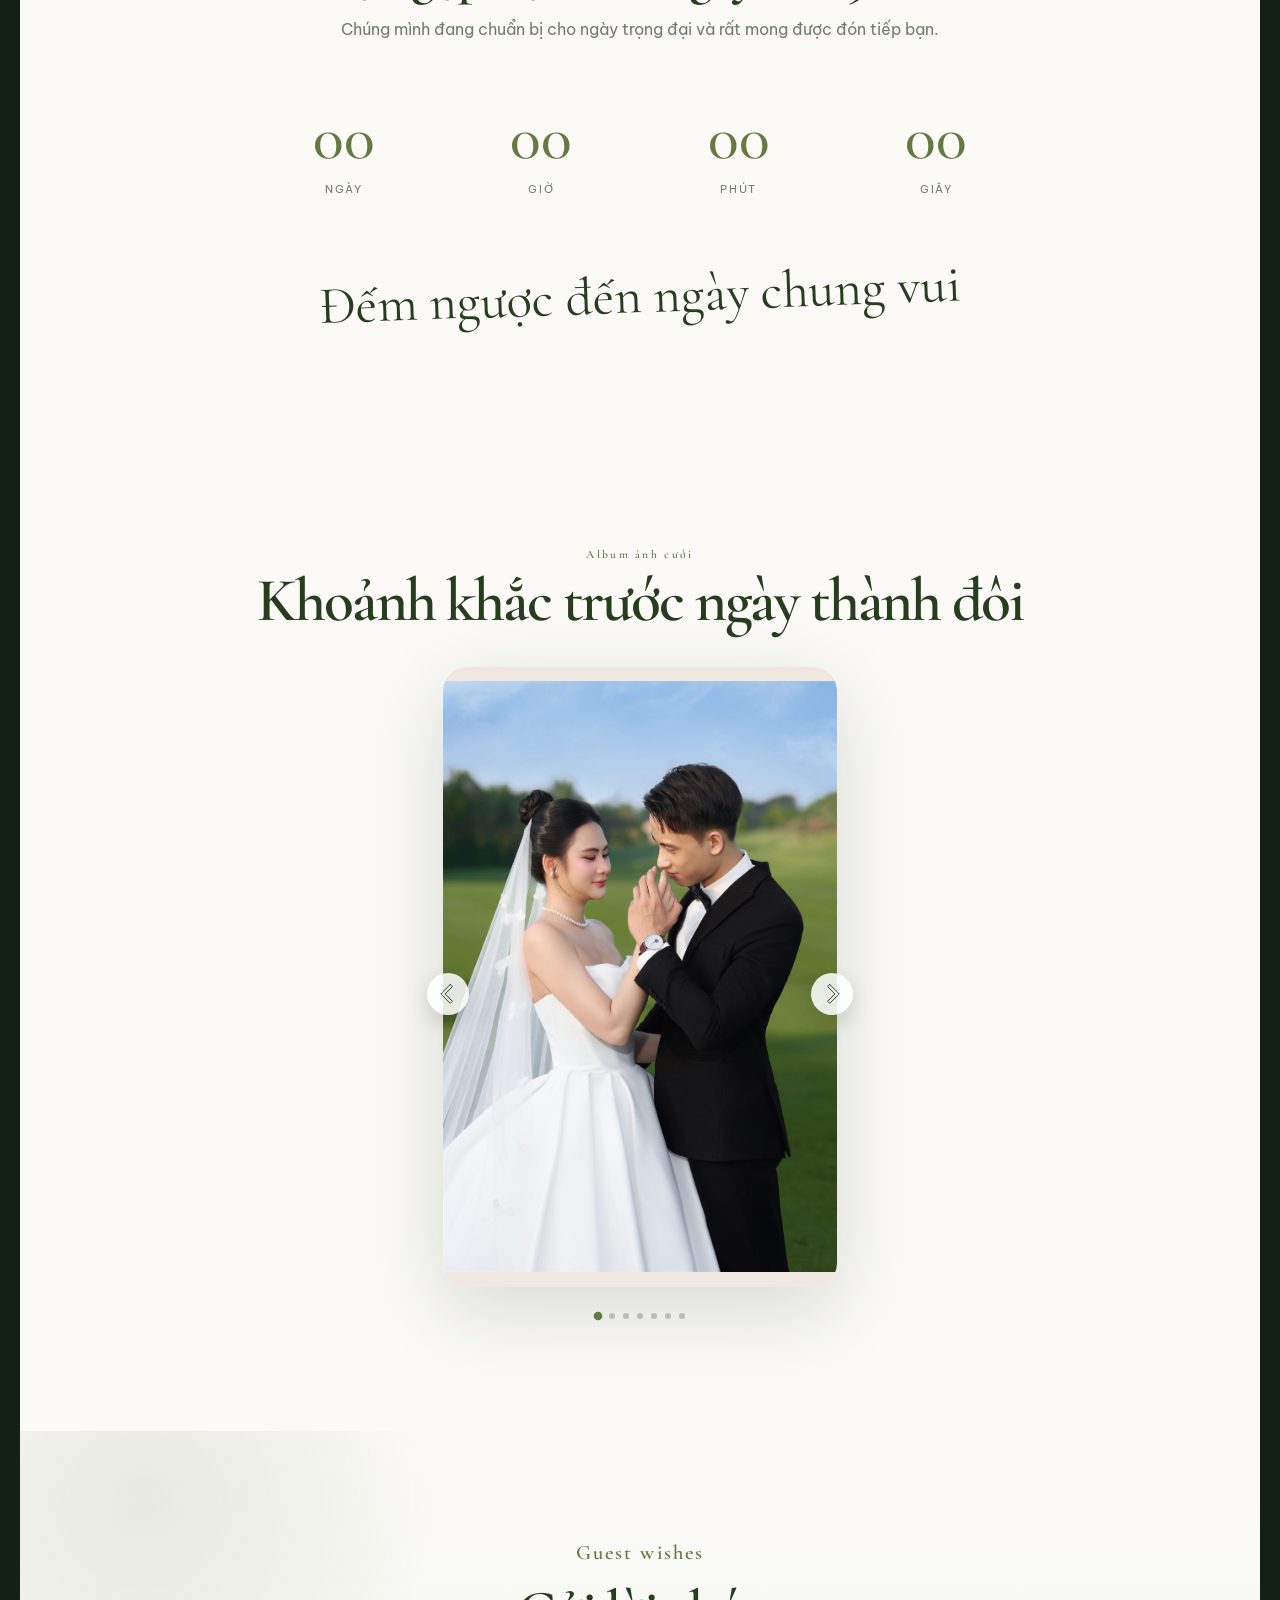
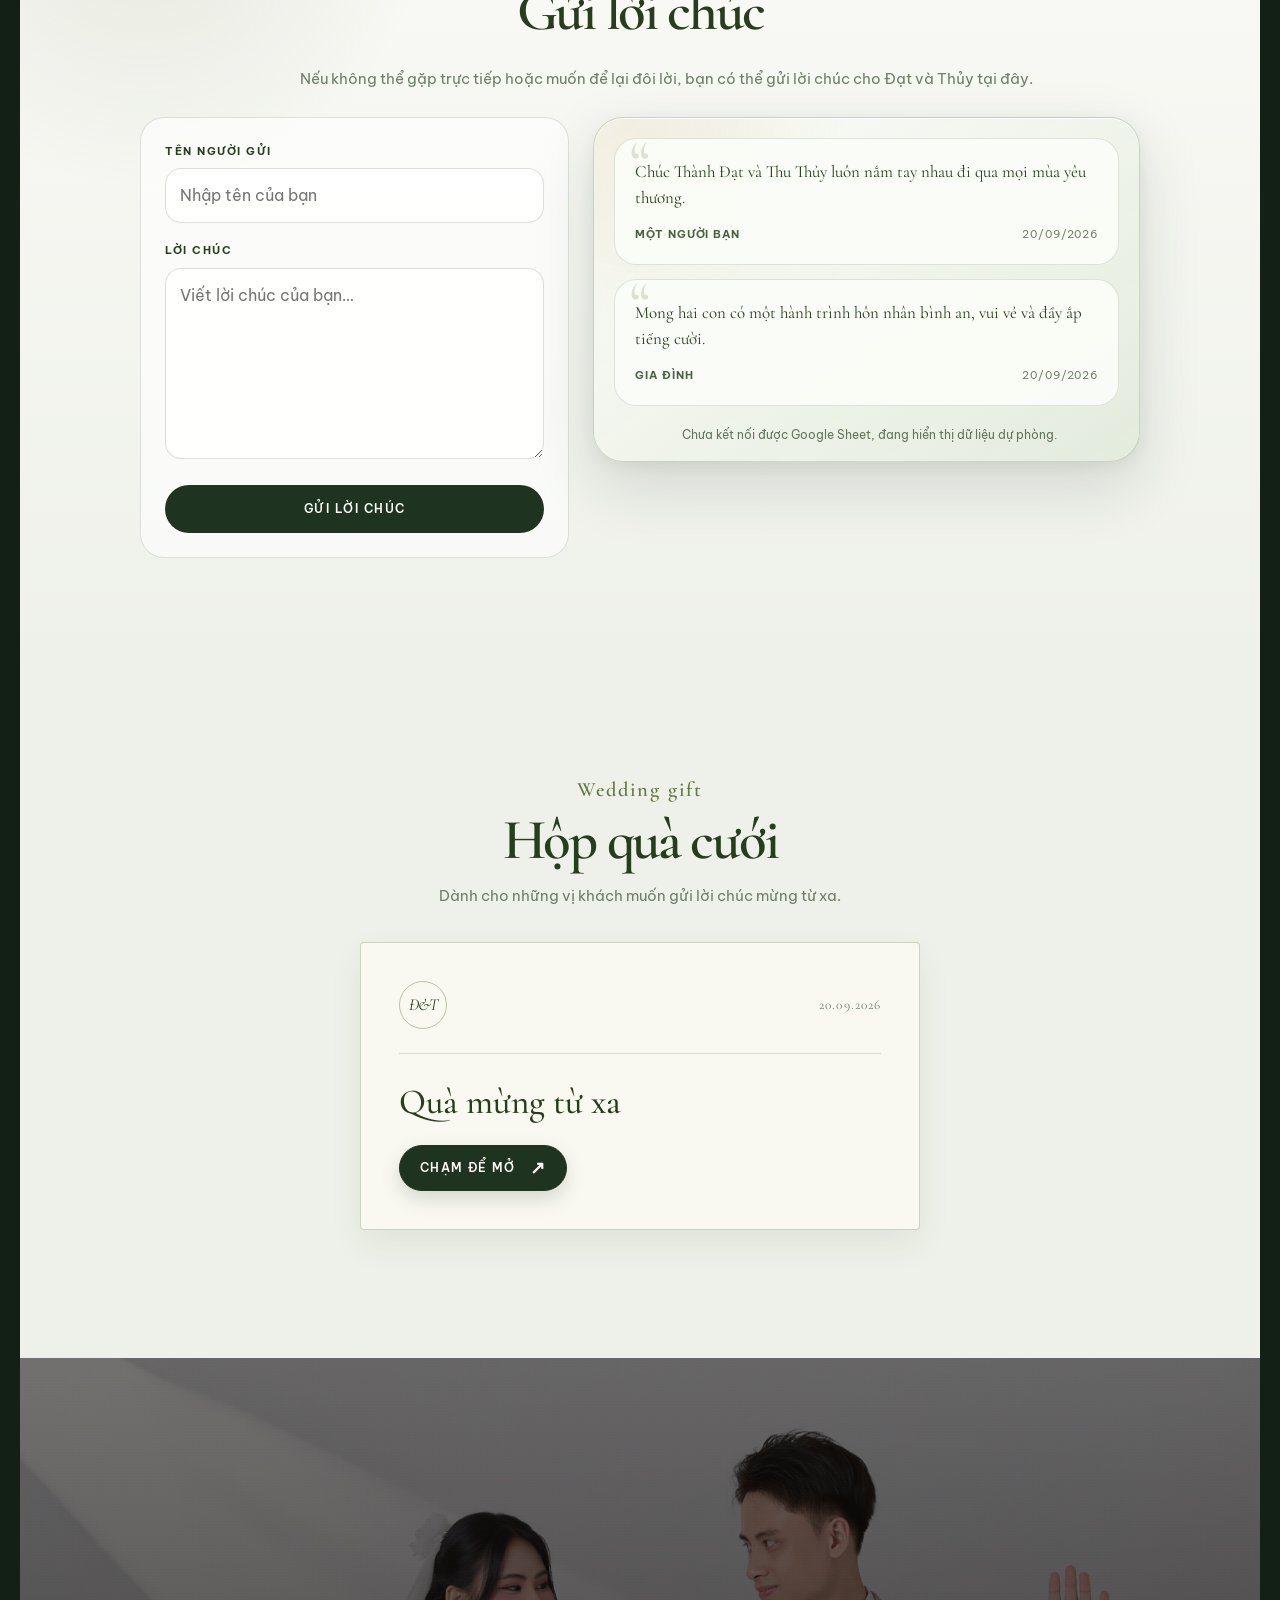
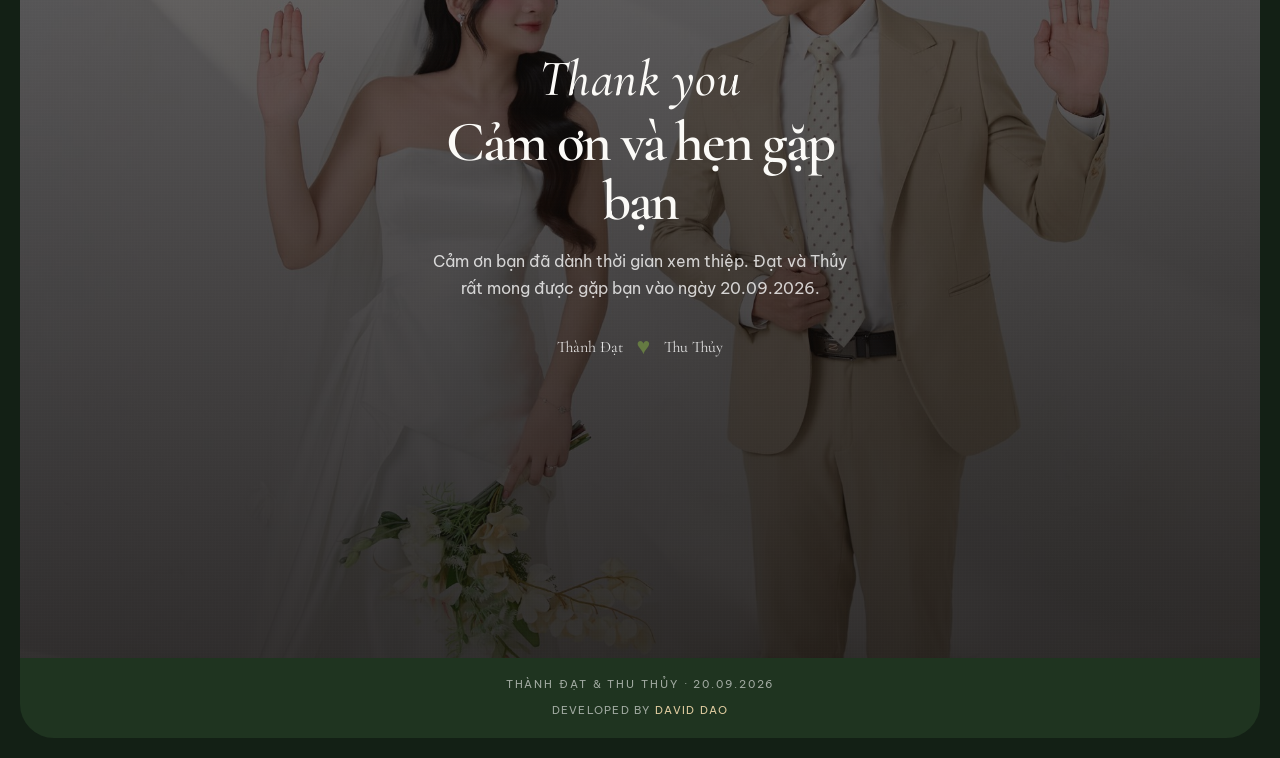
==== commit befd2e36: "Simplify wedding gift card copy" ====
--- a/index.html
+++ b/index.html
@@ -14,7 +14,7 @@
   <link rel="preload" as="image" href="images/web-hero-garden.jpg" fetchpriority="high">
   <link href="https://fonts.googleapis.com/css2?family=Be+Vietnam+Pro:wght@300;400;500;600&family=Cormorant+Garamond:ital,wght@0,500;0,600;0,700;1,400;1,500;1,600&family=Italianno&display=swap" rel="stylesheet">
   <link rel="stylesheet" href="https://cdn.jsdelivr.net/npm/@splidejs/splide@4.1.4/dist/css/splide.min.css">
-  <link rel="stylesheet" href="style.css?v=20260902-4">
+  <link rel="stylesheet" href="style.css?v=20260902-5">
 </head>
 <body class="envelope-opened">
   <script>
@@ -430,9 +430,7 @@
             <span class="gift-disclosure__date">20.09.2026</span>
           </span>
           <span class="gift-disclosure__rule" aria-hidden="true"></span>
-          <span class="gift-disclosure__eyebrow">Quà mừng từ xa</span>
-          <strong>Thông tin quà mừng</strong>
-          <span class="gift-disclosure__description">Dành cho khách muốn gửi quà mừng đến Đạt &amp; Thủy.</span>
+          <strong>Quà mừng từ xa</strong>
           <span class="gift-disclosure__action">
             <span>Chạm để mở</span>
             <span aria-hidden="true">↗</span>
--- a/style.css
+++ b/style.css
@@ -1993,16 +1993,6 @@
   width: 100%;
 }
 
-.gift-disclosure__eyebrow {
-  color: var(--muted);
-  display: block;
-  font-size: 0.66rem;
-  font-weight: 700;
-  letter-spacing: 0.2em;
-  margin: 0 0 8px;
-  text-transform: uppercase;
-}
-
 .gift-disclosure strong {
   color: var(--ink);
   display: block;
@@ -2011,15 +2001,6 @@
   font-weight: 500;
   line-height: 1.04;
   margin: 0;
-}
-
-.gift-disclosure__description {
-  color: var(--muted);
-  display: block;
-  font-size: 0.86rem;
-  line-height: 1.65;
-  margin: 12px 0 28px;
-  max-width: 390px;
 }
 
 .gift-disclosure__action {
@@ -2035,6 +2016,7 @@
   gap: 14px;
   justify-content: center;
   letter-spacing: 0.12em;
+  margin-top: 24px;
   min-height: 46px;
   padding: 0 20px;
   text-transform: uppercase;
@@ -2762,10 +2744,6 @@
   .section-heading > p:last-child {
     font-size: 0.86rem;
     line-height: 1.65;
-  }
-
-  .gift-disclosure__description {
-    margin-bottom: 22px;
   }
 
   .gift-disclosure__action {
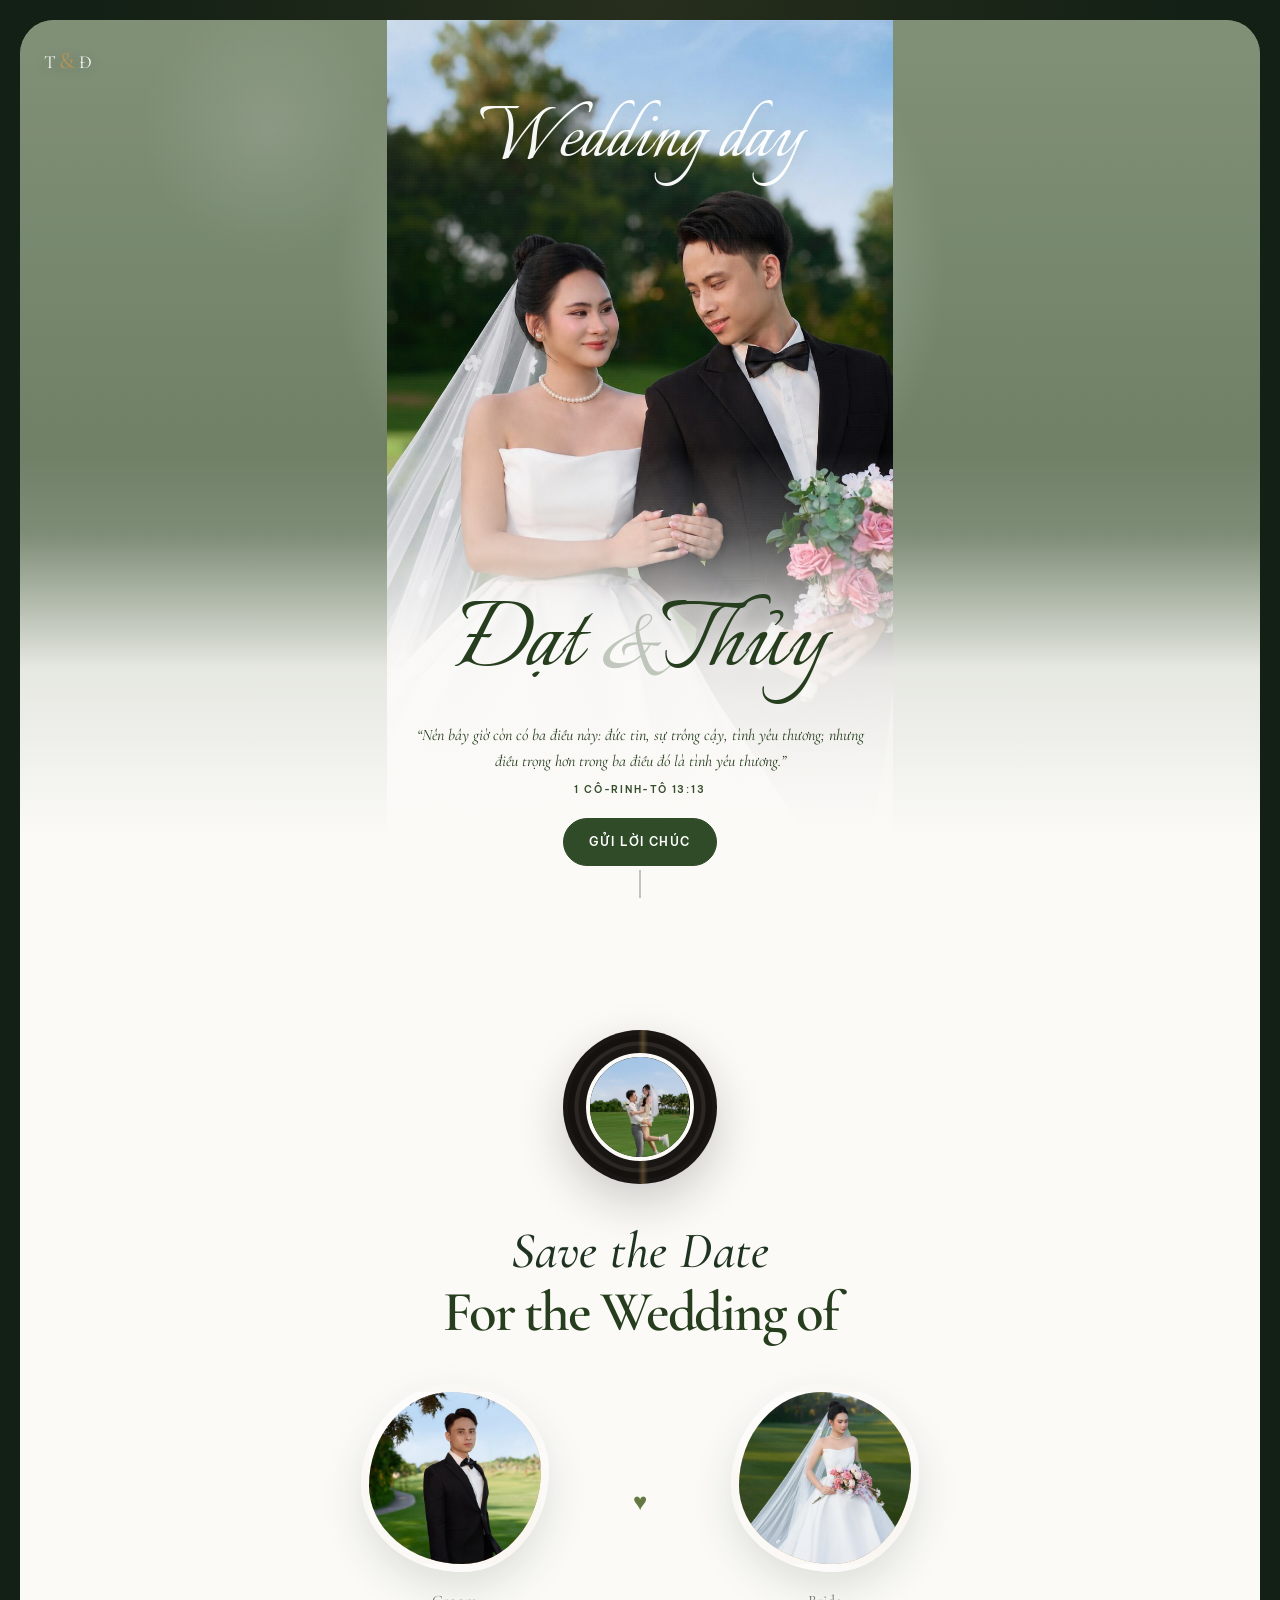
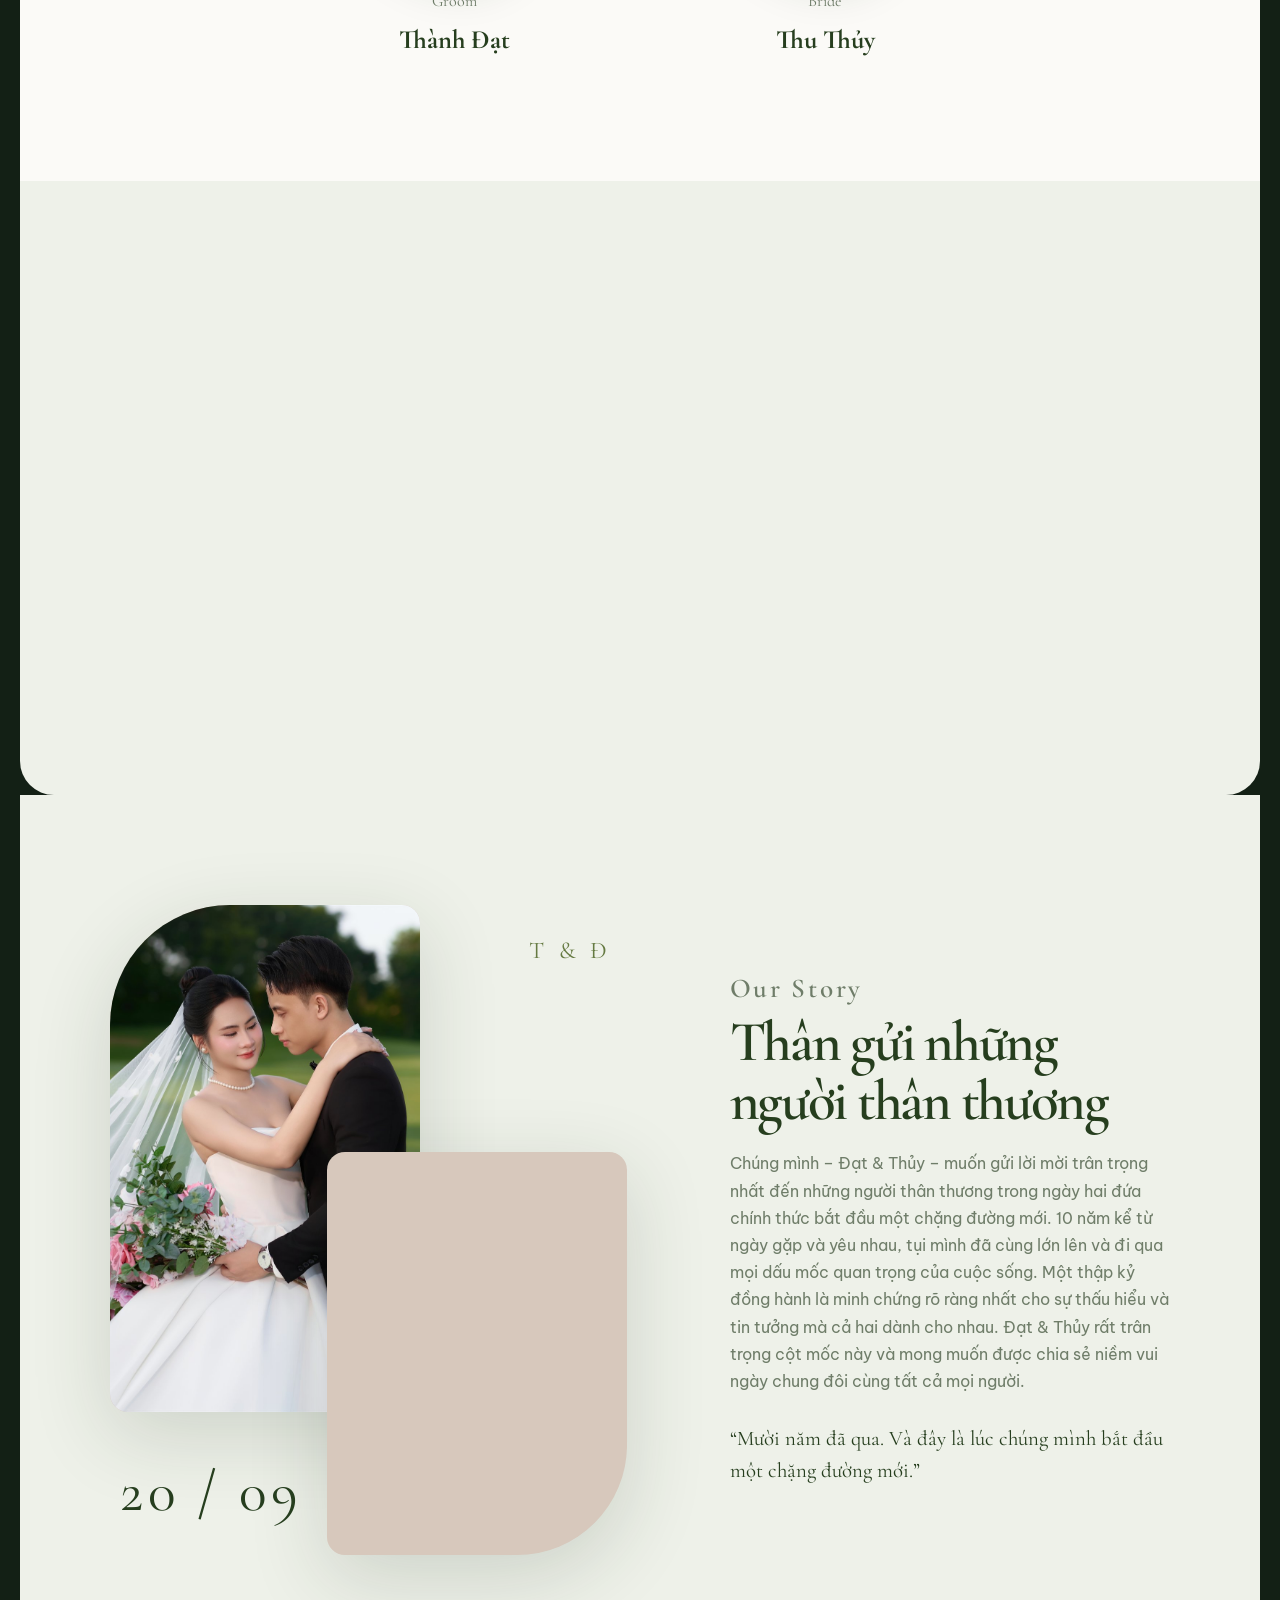
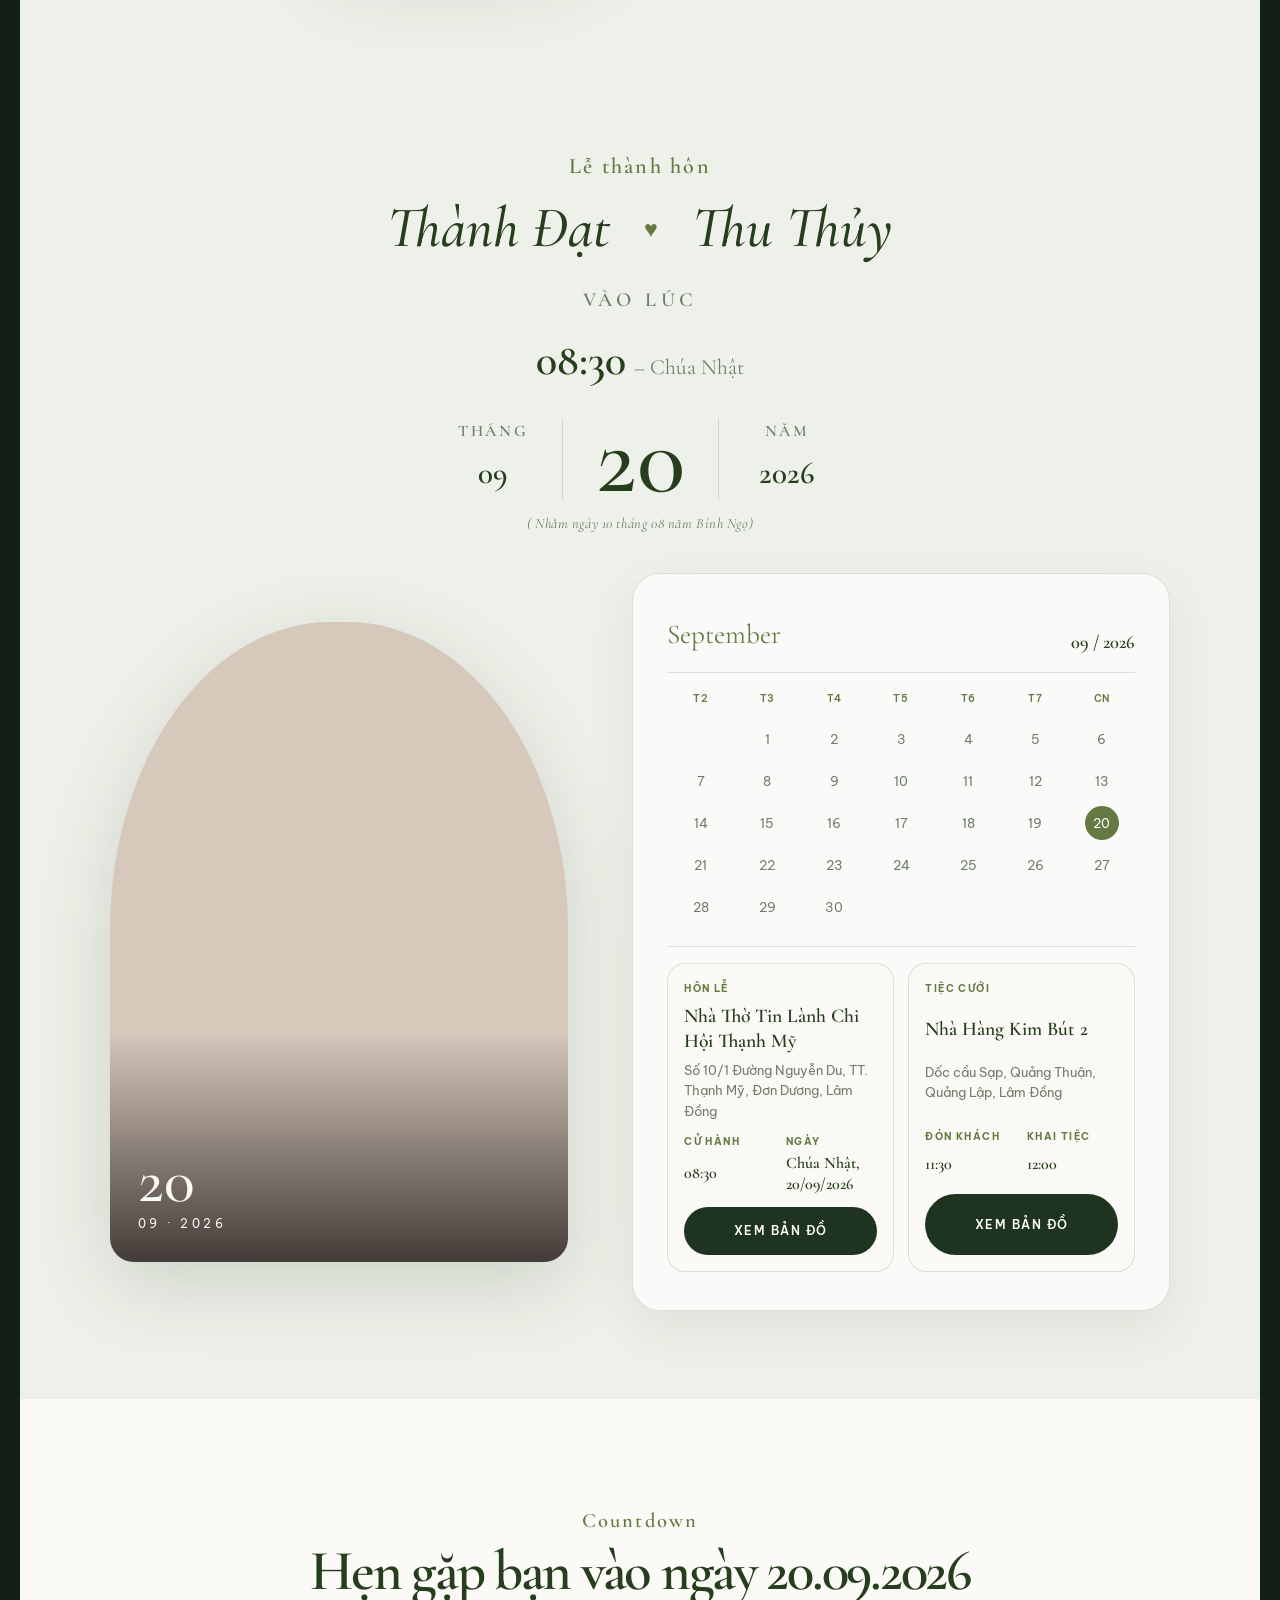
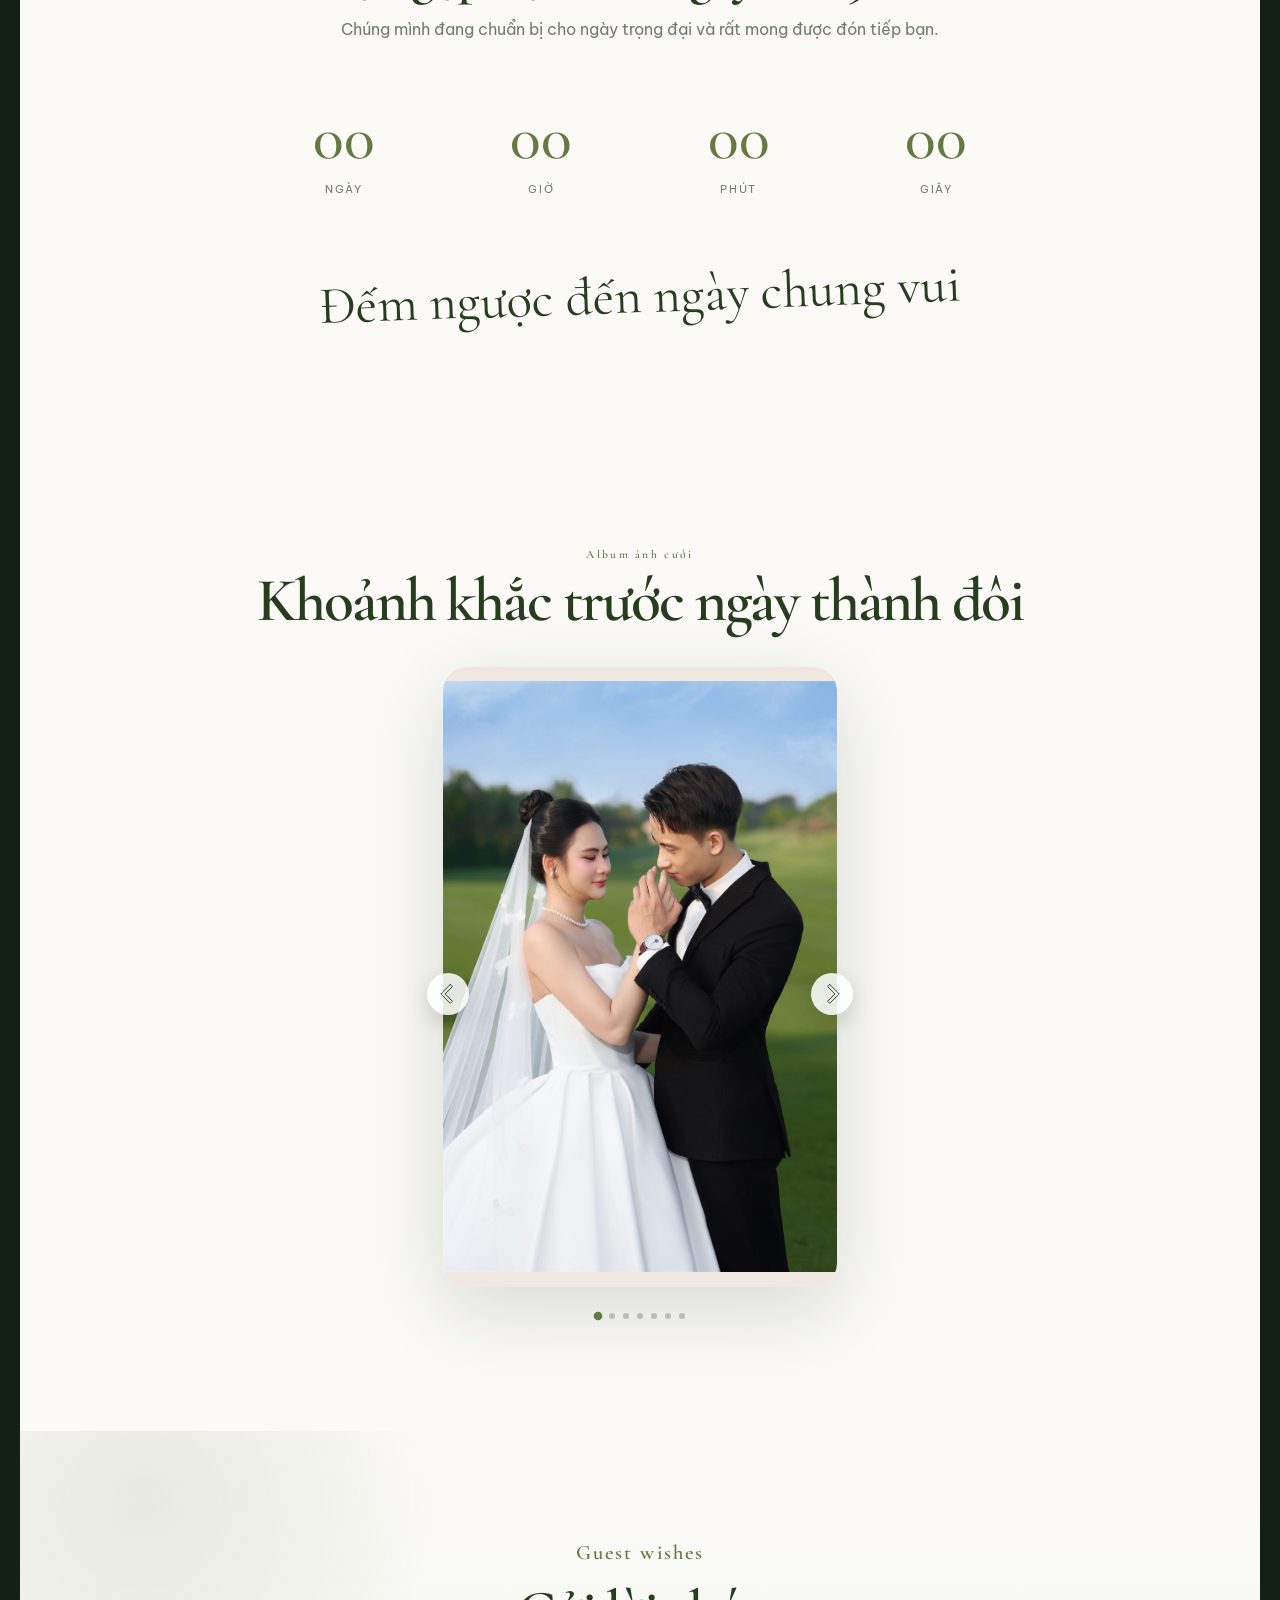
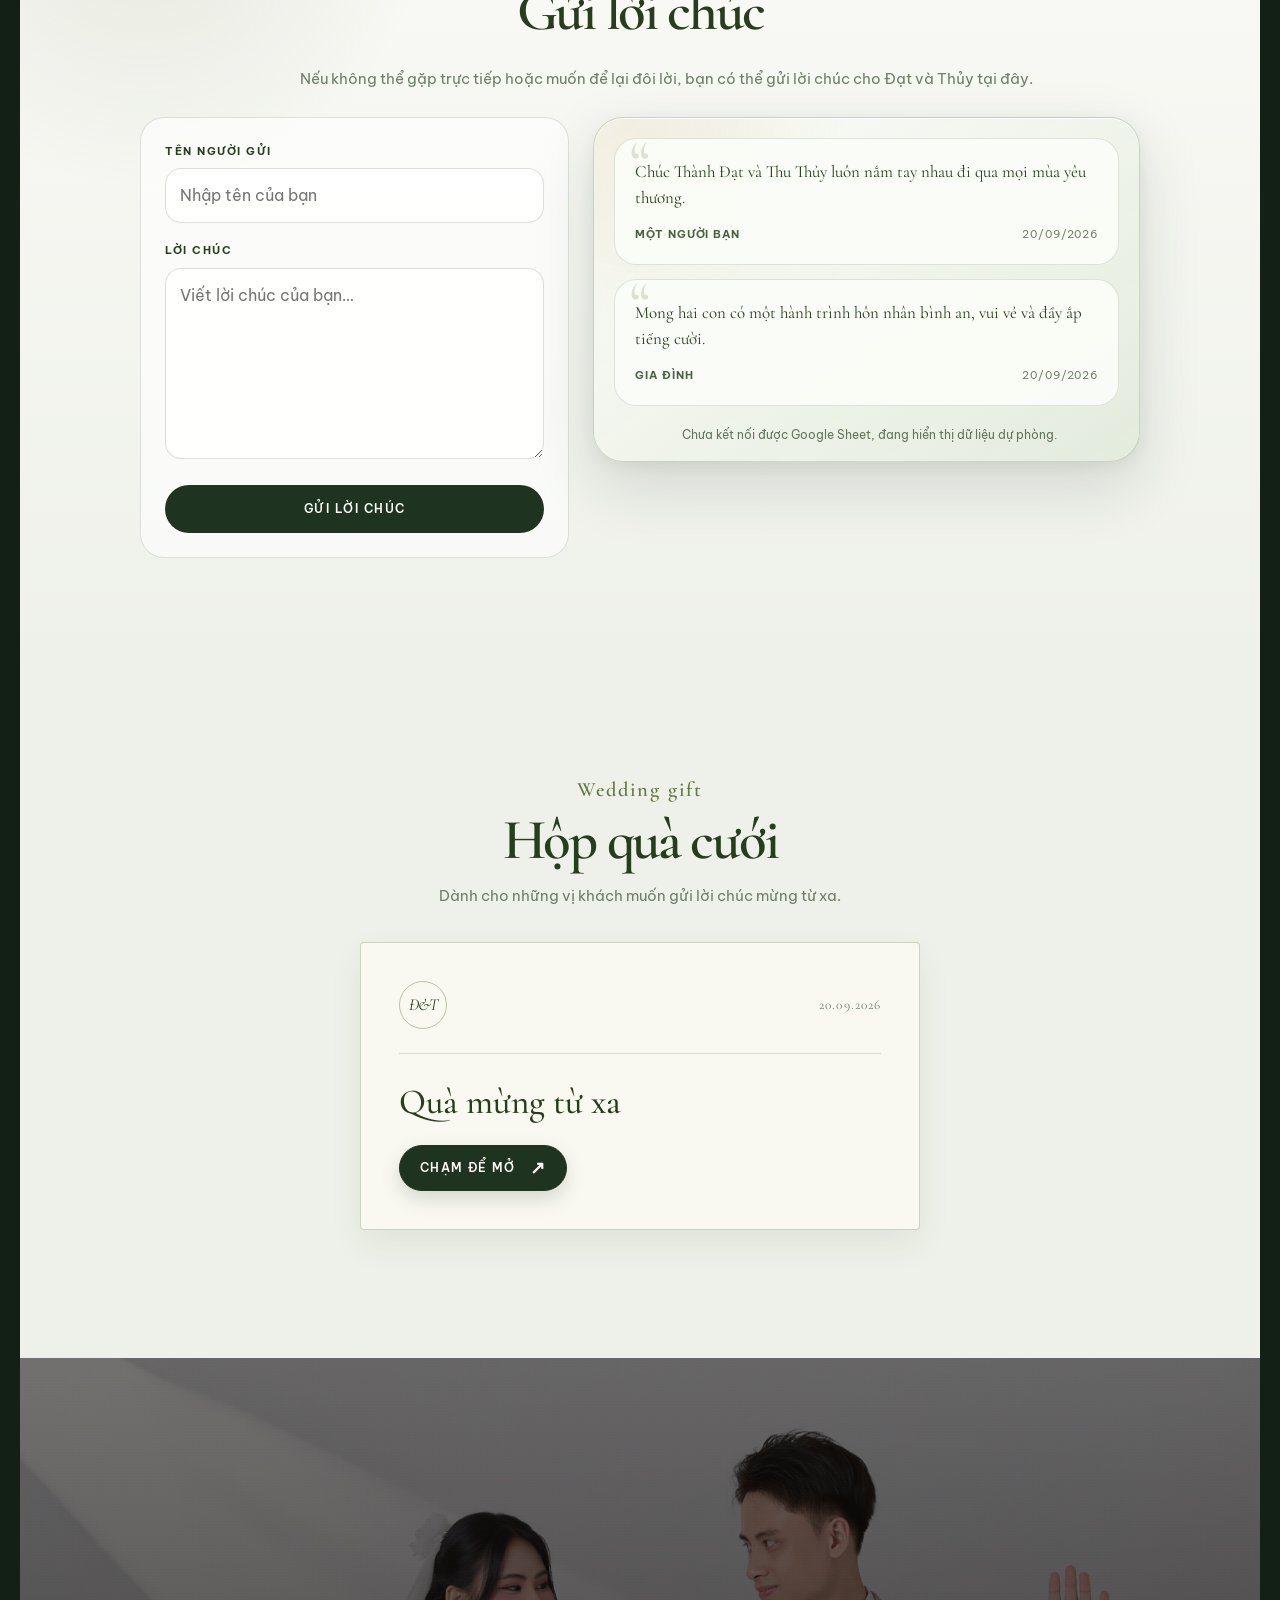
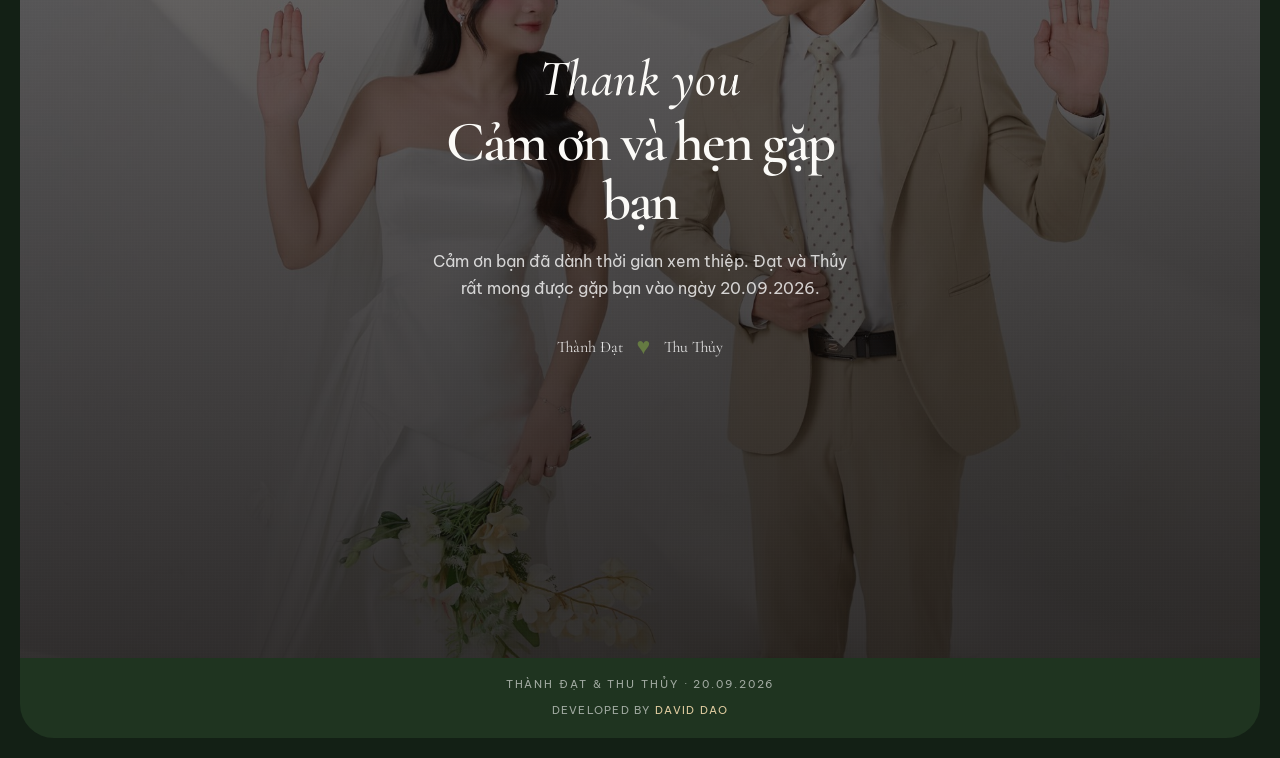
==== commit 4705f3a4: "Fix wish section anchor position" ====
--- a/index.html
+++ b/index.html
@@ -5,6 +5,21 @@
   <meta name="viewport" content="width=device-width, initial-scale=1.0">
   <meta name="theme-color" content="#17120f">
   <meta name="description" content="Thiệp mời hôn lễ của Thành Đạt và Thu Thủy">
+  <link rel="canonical" href="https://thanhdat-thuthuy.online/">
+  <meta property="og:type" content="website">
+  <meta property="og:locale" content="vi_VN">
+  <meta property="og:site_name" content="Thiệp mời hôn lễ Thành Đạt &amp; Thu Thủy">
+  <meta property="og:title" content="Thiệp mời hôn lễ | Thành Đạt &amp; Thu Thủy">
+  <meta property="og:description" content="Trân trọng kính mời bạn đến chung vui trong ngày hôn lễ của Thành Đạt và Thu Thủy.">
+  <meta property="og:url" content="https://thanhdat-thuthuy.online/">
+  <meta property="og:image" content="https://thanhdat-thuthuy.online/images/web-hero-garden.jpg">
+  <meta property="og:image:secure_url" content="https://thanhdat-thuthuy.online/images/web-hero-garden.jpg">
+  <meta property="og:image:type" content="image/jpeg">
+  <meta property="og:image:alt" content="Thành Đạt và Thu Thủy trong khu vườn ngày cưới">
+  <meta name="twitter:card" content="summary_large_image">
+  <meta name="twitter:title" content="Thiệp mời hôn lễ | Thành Đạt &amp; Thu Thủy">
+  <meta name="twitter:description" content="Trân trọng kính mời bạn đến chung vui trong ngày hôn lễ của Thành Đạt và Thu Thủy.">
+  <meta name="twitter:image" content="https://thanhdat-thuthuy.online/images/web-hero-garden.jpg">
   <title>Thiệp mời hôn lễ | Thành Đạt &amp; Thu Thủy</title>
   <link rel="icon" href="favicon.svg?v=20260901-1" type="image/svg+xml" sizes="any">
 
@@ -69,7 +84,7 @@
         <cite>1 Cô-rinh-tô 13:13</cite>
       </blockquote>
       <div class="hero__actions">
-        <a class="button button--light" href="#wishMessage">Gửi lời chúc</a>
+        <a class="button button--light" href="#wishes">Gửi lời chúc</a>
       </div>
     </div>
 
--- a/style.css
+++ b/style.css
@@ -671,9 +671,10 @@
   font-weight: 400;
   left: 50%;
   letter-spacing: 0;
-  line-height: 0.92;
+  /* Italic Vietnamese glyphs extend past a tight line box (e.g. "Ân"). */
+  line-height: 1.2;
   max-width: none;
-  overflow: hidden;
+  overflow: visible;
   position: absolute;
   text-align: center;
   text-overflow: clip;
